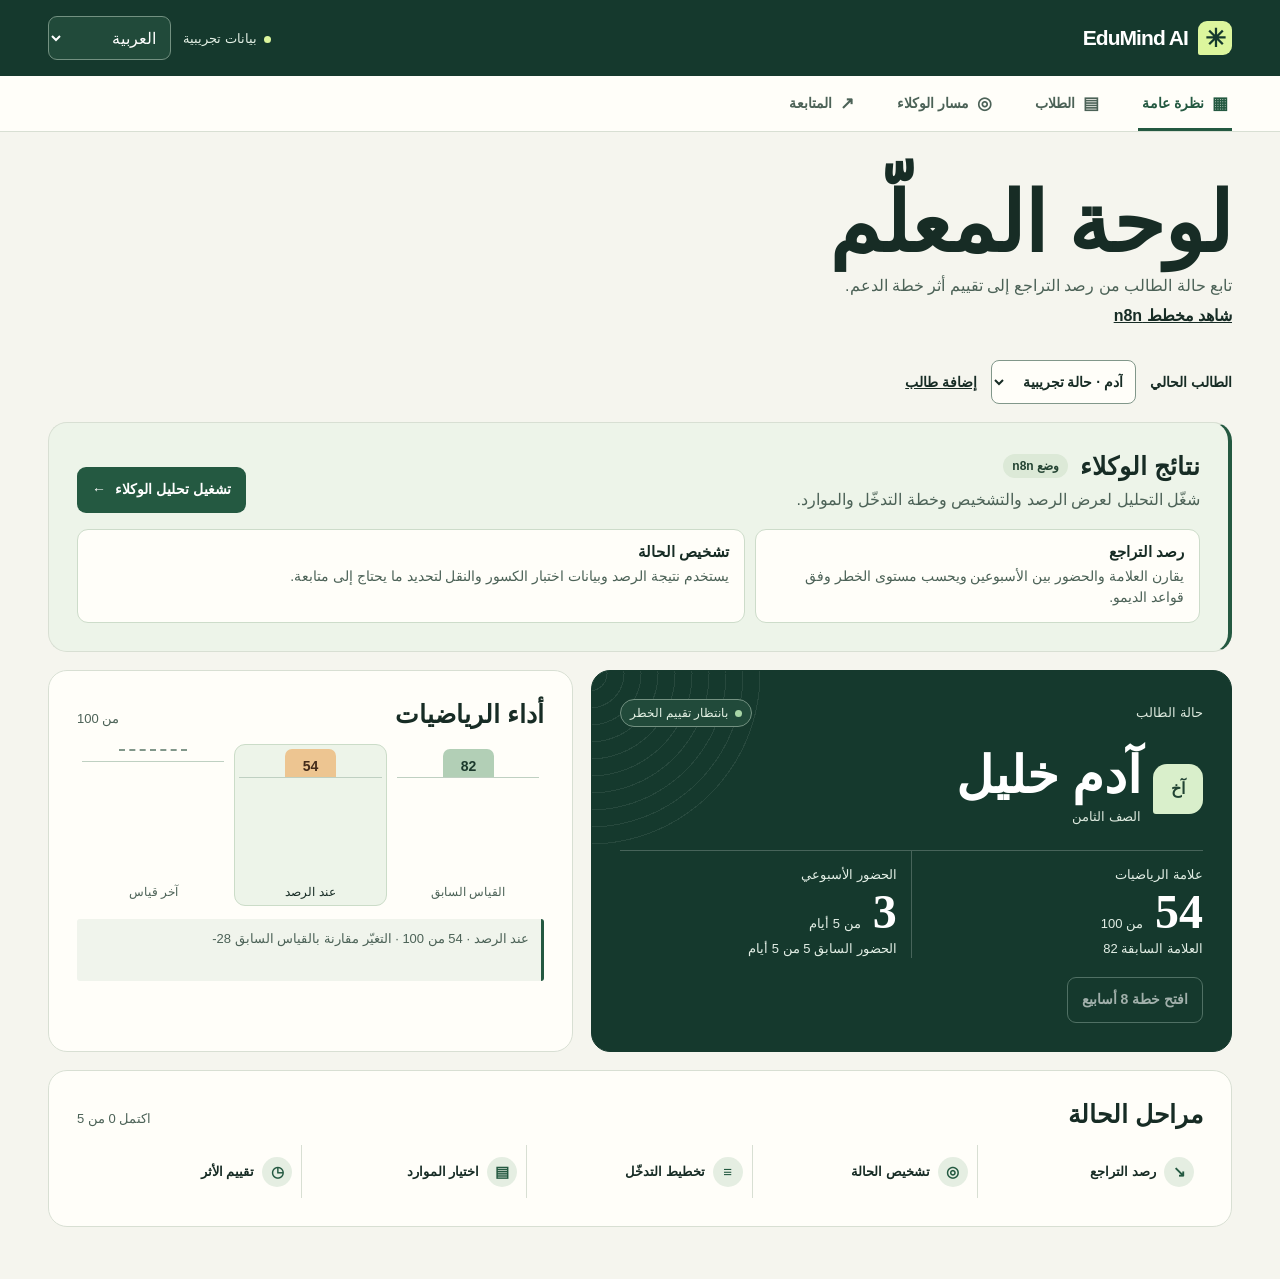
==== index.html @ b75be1e0 "Initialize EduMind AI teacher dashboard" ====
<!doctype html>
<html lang="ar" dir="rtl">
<head>
  <meta charset="utf-8">
  <meta name="viewport" content="width=device-width, initial-scale=1">
  <meta name="color-scheme" content="light">
  <title>EduMind AI · لوحة المعلّم</title>
  <style>
    :root {
      --paper: #f5f5ee;
      --card: #fffef9;
      --ink: #172c25;
      --muted: #4c6257;
      --line: #d8dfd3;
      --green: #245941;
      --dark: #15392d;
      --lime: #dcf69d;
      --radius: 19px;
      --display: Georgia, Cambria, serif;
      font-family: "Trebuchet MS", "Segoe UI", sans-serif;
      color: var(--ink);
      background: var(--paper);
    }
    :root[lang="ar"] {
      font-family: Tahoma, "Segoe UI", sans-serif;
      --display: "Arabic Typesetting", Tahoma, serif;
    }
    *, *::before, *::after { box-sizing: border-box; }
    [hidden] { display: none !important; }
    body, h1, h2, h3, p { margin: 0; }
    body { min-width: 0; }
    button, select { font: inherit; }
    button, select { cursor: pointer; }
    a { color: inherit; }
    :focus-visible { outline: 3px solid #8a5712; outline-offset: 3px; }
    h1, h2, h3 { text-wrap: balance; }
    .shell { width: min(1184px, calc(100% - 64px)); margin-inline: auto; }
    .skip {
      position: fixed; inset-block-start: 12px; inset-inline-start: 15px; z-index: 3;
      padding: 12px 16px; background: var(--lime); color: var(--ink); transform: translateY(-160%);
    }
    .skip:focus { transform: none; }
    .masthead { background: var(--dark); color: #fff; }
    .masthead :focus-visible, .hero :focus-visible { outline-color: var(--lime); }
    .top {
      min-height: 76px; display: flex; align-items: center; justify-content: space-between;
      gap: 18px; padding-block: 13px;
    }
    .brand, .header-controls, .identity, .actions {
      display: flex; align-items: center; gap: 12px; min-width: 0;
    }
    .brand {
      color: #fff; font-size: 21px; font-weight: 800; letter-spacing: -.045em;
      text-decoration: none; gap: 10px; white-space: nowrap;
    }
    .brand-mark {
      width: 34px; height: 34px; display: grid; flex: none; place-items: center;
      background: var(--lime); color: var(--dark); border-radius: 9px 9px 9px 2px; font-size: 25px;
    }
    .demo { color: #e2efe4; font-size: 13px; }
    .demo::before, .risk::before {
      content: ""; display: inline-block; vertical-align: middle; width: 7px; height: 7px;
      border-radius: 50%; margin-inline-end: 7px; background: var(--lime);
    }
    .language {
      min-height: 44px; padding: 7px 10px; border: 1px solid #739181;
      border-radius: 9px; color: #fff; background: #214a3a; color-scheme: dark;
    }
    .language option { background: #214a3a; color: #fff; }
    .nav-band { background: var(--card); border-bottom: 1px solid var(--line); }
    .site-nav { display: flex; align-items: stretch; gap: clamp(10px, 3vw, 35px); }
    .site-nav a {
      position: relative; display: flex; align-items: center; justify-content: center; gap: 8px;
      min-height: 55px; padding: 8px 4px; color: var(--muted); text-align: center;
      font-size: 14px; font-weight: 700; line-height: 1.35; text-decoration: none;
    }
    .site-nav a:hover, .site-nav a[aria-current="page"] { color: var(--green); }
    .site-nav a::after {
      content: ""; position: absolute; inset-inline: 0; inset-block-end: 0; height: 3px;
      background: var(--green); transform: scaleX(0); transition: transform .2s ease;
    }
    .site-nav a[aria-current="page"]::after { transform: scaleX(1); }
    .nav-mark { font-size: 17px; line-height: 1; }
    main { padding-block: clamp(24px, 4.5vw, 52px) 52px; }
    .intro { margin-block-end: clamp(22px, 3vw, 32px); }
    .intro p { color: var(--muted); margin-block-start: 8px; line-height: 1.6; }
    h1 {
      font: 700 clamp(44px, 6vw, 72px)/.99 var(--display);
      width: fit-content; max-width: 100%; letter-spacing: -.065em; overflow-wrap: anywhere;
    }
    :lang(ar) h1 { font-size: clamp(47px, 7vw, 83px); line-height: .98; letter-spacing: normal; }
    h2 { font-size: clamp(20px, 2.3vw, 25px); line-height: 1.2; }
    .screen { animation: arrive .3s ease-out both; }
    @keyframes arrive { from { opacity: 0; transform: translateY(7px); } to { opacity: 1; transform: none; } }
    .dashboard { display: grid; grid-template-columns: minmax(0, 1.22fr) minmax(0, 1fr); gap: 18px; }
    .card {
      padding: clamp(18px, 3vw, 28px); background: var(--card); border: 1px solid var(--line);
      border-radius: var(--radius); min-width: 0;
    }
    .hero {
      position: relative; isolation: isolate; display: flex; flex-direction: column;
      overflow: hidden; background: var(--dark); border-color: var(--dark); color: #fff;
    }
    .hero::before {
      content: ""; position: absolute; z-index: -1; width: 365px; height: 365px;
      inset-inline-end: -185px; inset-block-start: -180px; border-radius: 50%;
      background: repeating-radial-gradient(circle, #ffffff14 0 1px, transparent 1px 17px);
      pointer-events: none;
    }
    .hero .section-head { flex-wrap: wrap; align-items: center; }
    .case-label, .identity p { color: #dce8dd; font-size: 13px; line-height: 1.55; }
    .identity { margin-block-start: 23px; }
    .identity h2 {
      font: 700 clamp(29px, 4vw, 43px)/1.02 var(--display);
      letter-spacing: -.035em; overflow-wrap: anywhere;
    }
    :lang(ar) .identity h2 { font-size: clamp(34px, 5vw, 51px); letter-spacing: normal; }
    .identity p { margin-block-start: 5px; }
    .initials {
      flex: none; display: grid; place-items: center; width: 50px; height: 50px;
      border-radius: 14px 14px 14px 3px; background: #d9efcb; color: #214333; font-weight: 900;
    }
    .risk {
      display: inline-flex; align-items: center; color: #ffebc4; background: #393e2c;
      border: 1px solid #8e7954; border-radius: 99px; padding: 6px 9px; font-size: 12px;
    }
    .risk::before { background: #ffc680; flex: none; }
    .risk[data-level="pending"], .risk[data-level="low"] {
      color: #e5f2e5; background: #214a3a; border-color: #739181;
    }
    .risk[data-level="pending"]::before, .risk[data-level="low"]::before { background: #a8d5a6; }
    .metrics { display: grid; grid-template-columns: repeat(2, minmax(0, 1fr)); margin-block: 23px 19px; }
    .metric { border-block-start: 1px solid #ffffff37; padding-block-start: 14px; padding-inline-end: 9px; min-width: 0; }
    .metric + .metric { border-inline-start: 1px solid #ffffff37; padding-inline-start: 14px; }
    .metric p, .metric small { color: #e2eee5; font-size: 13px; line-height: 1.5; }
    .metric strong {
      display: block; margin-block: 3px;
      font: 700 clamp(31px, 4.4vw, 48px)/1 var(--display); font-variant-numeric: tabular-nums;
    }
    .metric strong small { font-family: Tahoma, "Segoe UI", sans-serif; font-weight: 400; }
    .actions { flex-wrap: wrap; margin-block-start: auto; }
    .button {
      display: inline-flex; align-items: center; justify-content: center; gap: 9px;
      min-height: 46px; max-width: 100%; padding: 10px 14px;
      background: var(--green); color: #fff; border: 1px solid transparent;
      font-size: 14px; font-weight: 750; line-height: 1.4; border-radius: 9px;
      text-align: center; text-decoration: none;
      transition: background .18s, color .18s, transform .18s;
    }
    .button:hover:not(:disabled):not([aria-disabled="true"]) { background: #183f2e; }
    .button:active:not(:disabled):not([aria-disabled="true"]) { transform: translateY(1px); }
    .button:disabled, .button[aria-disabled="true"] { cursor: default; opacity: .6; }
    .hero .button { background: var(--lime); color: var(--dark); }
    .hero .button:hover:not(:disabled):not([aria-disabled="true"]) { background: #edfbbd; }
    .button.subtle { background: #eef4e9; color: var(--green); border-color: var(--line); }
    .button.subtle:hover:not(:disabled) { background: #e1ebdc; }
    .hero .button.subtle { background: transparent; color: #fff; border-color: #789589; }
    .hero .button.subtle:hover:not(:disabled) { background: #ffffff16; }
    .arrow { display: inline-block; }
    :root[dir="rtl"] .arrow { transform: scaleX(-1); }
    .section-head { display: flex; align-items: baseline; justify-content: space-between; gap: 8px 15px; }
    .section-head > p { color: var(--muted); font-size: 13px; line-height: 1.4; }
    .integration {
      margin-block-end: 18px;
      border-inline-start: 4px solid var(--green);
      background: #edf4e9;
    }
    .integration-header {
      display: flex; align-items: flex-start; justify-content: space-between;
      flex-wrap: wrap; gap: 14px 24px;
    }
    .integration-title { display: flex; align-items: center; flex-wrap: wrap; gap: 8px 12px; }
    .integration-header p { margin-block-start: 7px; color: var(--muted); line-height: 1.55; }
    .connection {
      padding: 5px 9px; border-radius: 99px; background: #dce9d7; color: #234332;
      font-size: 12px; font-weight: 750;
    }
    .connection[data-mode="verified"] { background: var(--green); color: #fff; }
    .connection[data-mode="error"], .connection[data-mode="local"] { background: #f5e5cd; color: #644021; }
    .priority-support {
      margin-block-end: 18px; border-inline-start: 4px solid #9c5d31; background: #fbf0df;
    }
    .priority-support > p { color: var(--muted); margin-block-start: 5px; line-height: 1.55; }
    .priority-support ol {
      display: grid; grid-template-columns: repeat(auto-fit, minmax(min(100%, 195px), 1fr));
      gap: 10px; padding: 0; list-style: none; margin: 13px 0 0;
    }
    .priority-support li { padding: 11px 13px; border: 1px solid #ead3b9; border-radius: 9px; background: var(--card); }
    .priority-support li p { color: var(--muted); line-height: 1.55; font-size: 13px; margin-block-start: 4px; }
    .pipeline {
      display: grid; grid-template-columns: minmax(0, 1fr) minmax(0, 1.5fr);
      gap: 10px; margin-block-start: 16px;
    }
    .pipeline > div { padding: 13px 15px; border: 1px solid #cddcca; border-radius: 11px; background: var(--card); }
    .pipeline h3 { font-size: 15px; margin-block-end: 5px; }
    .pipeline p { color: var(--muted); font-size: 14px; line-height: 1.55; }
    .pipeline a { display: inline-block; margin-block-start: 6px; font-size: 13px; font-weight: 700; }
    .agent-resources { margin: 0; padding-inline-start: 20px; line-height: 1.7; }
    .agent-resources a, .agent-resources summary { font-weight: 700; }
    .agent-resources summary { cursor: pointer; }
    .live-link { display: inline-block; margin-block-start: 7px; min-height: 28px; font-weight: 700; }
    .chart {
      display: grid; grid-template-columns: repeat(3, minmax(0, 1fr)); gap: 5px;
      margin-block-start: 15px;
    }
    .chart-point {
      display: grid; grid-template-rows: 127px auto; gap: 8px; min-width: 0;
      padding: 4px; border: 1px solid transparent; border-radius: 11px;
      background: transparent; color: var(--muted); text-align: center;
      font-size: 12px; line-height: 1.4;
    }
    .chart-point:disabled { cursor: default; }
    .chart-point:hover:not(:disabled), .chart-point[aria-pressed="true"] { background: #edf4e9; border-color: #cbdcc8; color: var(--ink); }
    .plot {
      display: flex; align-items: end; justify-content: center;
      border-block-end: 1px solid #bfd0c2;
      background: repeating-linear-gradient(to top, transparent 0 30px, #dbe3d9 30px 31px);
      min-width: 0;
    }
    .bar {
      display: grid; place-items: start center; width: min(68%, 51px); min-width: 21px;
      height: calc(var(--score) * 1%); padding-block-start: 8px; border-radius: 7px 7px 0 0;
      background: #b2cfb6; color: #1b392c; font-weight: 800; font-size: 14px;
      font-variant-numeric: tabular-nums; transform-origin: bottom;
      animation: grow .35s ease-out both;
    }
    @keyframes grow { from { transform: scaleY(.15); opacity: .6; } }
    .chart-point:nth-child(2) .bar { background: #edc591; color: #442c1b; }
    .chart-point:nth-child(3) .bar { background: var(--green); color: #fff; }
    .bar-pending { align-self: end; width: 48%; border-block-end: 2px dashed #81978a; margin-block-end: 10px; }
    .chart-note {
      min-height: calc(3.1em + 22px); margin-block-start: 13px; padding: 10px 12px;
      border-inline-start: 3px solid var(--green); background: #f0f4ec;
      border-radius: 3px; color: var(--muted); font-size: 13px; line-height: 1.55;
    }
    .path-card { grid-column: 1 / -1; }
    .path-list, .agents { list-style: none; padding: 0; margin: 16px 0 0; }
    .path-list { display: grid; grid-template-columns: repeat(5, minmax(0, 1fr)); gap: 0; }
    .path-list li + li { border-inline-start: 1px solid var(--line); }
    .path-link {
      display: flex; align-items: center; gap: 8px; min-height: 53px;
      padding: 6px 9px; font-size: 13px; font-weight: 700; line-height: 1.4;
      border-radius: 8px; text-decoration: none;
    }
    .path-link:hover { background: #edf4e9; }
    .node-icon {
      width: 30px; height: 30px; border-radius: 50%; display: grid; place-items: center;
      flex: none; color: var(--green); background: #e5eee2; font-weight: 800; font-size: 15px;
    }
    [data-state="active"] .node-icon { background: var(--lime); color: #254628; }
    [data-state="done"] .node-icon { background: var(--green); color: #fff; }
    .workflow-grid { display: grid; grid-template-columns: minmax(0, 1fr) minmax(0, .95fr); gap: 18px; align-items: start; }
    .agent + .agent { margin-block-start: 5px; }
    .agent-button {
      display: flex; align-items: center; gap: 9px; min-height: 58px; width: 100%;
      padding: 9px; border: 1px solid transparent; border-radius: 10px;
      background: transparent; color: var(--ink); font-size: 14px;
      font-weight: 750; text-align: start;
    }
    .agent-button:hover, .agent-button[aria-pressed="true"] { background: #edf4e9; border-color: #cbdcc8; }
    .agent-title { flex: 1; min-width: 0; }
    .status {
      display: inline-block; max-width: 42%; padding: 4px 7px; border-radius: 7px;
      color: #4b5c52; background: #eff1ea; font-size: 11px; text-align: center; line-height: 1.25;
    }
    [data-state="active"] .status { background: #edf3bf; color: #3c4b1c; }
    [data-state="done"] .status { background: #e1efde; color: #214c36; }
    [data-state="error"] .status { background: #fae8e2; color: #882e23; }
    .detail { display: grid; gap: 13px; }
    .detail .status { justify-self: start; max-width: 100%; }
    .detail p, .report p { color: var(--muted); line-height: 1.7; }
    .detail .actions, .report .actions { margin-block-start: 9px; }
    .report { display: grid; gap: 17px; }
    .report.pending { max-width: 640px; }
    .followup-stack { display: grid; gap: 18px; }
    .checkpoint-form, .checkpoint-fields, .student-form { display: grid; gap: 12px; }
    .checkpoint-fields { grid-template-columns: repeat(2, minmax(0, 1fr)); }
    .checkpoint-fields label, .student-form label { display: grid; gap: 5px; font-size: 14px; font-weight: 700; }
    .checkpoint-fields input, .student-form input, .student-switch select {
      width: 100%; min-height: 44px; padding: 8px; border: 1px solid #81978a; border-radius: 8px;
      font: inherit; color: var(--ink); background: var(--card);
    }
    .student-switch {
      display: flex; align-items: center; flex-wrap: wrap; gap: 8px 14px;
      margin-block: -6px 18px; font-size: 14px; font-weight: 750;
    }
    .student-switch select { width: auto; max-width: 100%; min-width: 145px; }
    .student-form { margin-block-start: 12px; }
    .student-form fieldset { min-width: 0; margin: 0; border: 1px solid var(--line); border-radius: 10px; padding: 11px; }
    .student-form legend { padding-inline: 4px; font-size: 14px; font-weight: 750; }
    .student-form .actions { margin-block-start: 3px; }
    .student-list { list-style: none; padding: 0; margin: 15px 0 0; display: grid; gap: 8px; }
    .student-list button {
      display: flex; align-items: center; justify-content: space-between; flex-wrap: wrap;
      gap: 4px 12px; width: 100%; min-height: 49px; padding: 8px 12px; text-align: start;
      background: #edf4e9; color: var(--ink); border: 1px solid var(--line); border-radius: 8px;
    }
    .student-list button:hover:not(:disabled) { border-color: #86aa8b; }
    .student-list small { color: var(--muted); }
    .form-hint { color: var(--muted); font-size: 14px; line-height: 1.55; }
    .form-error { color: #882e23; font-size: 14px; line-height: 1.55; }
    .roadmap-list {
      display: grid; grid-template-columns: repeat(4, minmax(0, 1fr)); gap: 12px;
      padding: 0; list-style: none; margin: 16px 0 0;
    }
    .roadmap-list li { padding: 15px; border: 1px solid var(--line); border-radius: 11px; min-width: 0; }
    .roadmap-list li[data-week-state="next"] { background: #edf4e9; border-color: #86aa8b; }
    .roadmap-list p { font-size: 13px; margin-block-start: 7px; line-height: 1.5; color: var(--muted); }
    .roadmap-list h3 { font-size: 16px; }
    .roadmap-list .status { max-width: 100%; }
    .comparison { display: grid; grid-template-columns: repeat(2, minmax(0, 1fr)); gap: 12px; }
    .comparison > div { border: 1px solid var(--line); border-radius: 12px; padding: 13px; }
    .comparison strong { display: block; margin-block: 3px; font-size: clamp(19px, 3vw, 33px); color: var(--green); font-variant-numeric: tabular-nums; }
    .comparison small { color: var(--muted); line-height: 1.5; }
    .plan { background: #edf4e9; border-color: #ccdcca; }
    .sr-only {
      position: absolute; width: 1px; height: 1px; padding: 0; margin: -1px;
      overflow: hidden; clip-path: inset(50%); white-space: nowrap;
    }
    @media (max-width: 800px) {
      .dashboard, .workflow-grid { grid-template-columns: 1fr; }
      .path-card { grid-column: auto; }
      .roadmap-list { grid-template-columns: repeat(2, minmax(0, 1fr)); }
    }
    @media (max-width: 560px) {
      .shell { width: calc(100% - 28px); }
      .top { min-height: 65px; gap: 9px; }
      .brand, .header-controls { gap: 7px; }
      .brand { font-size: 17px; }
      .brand-mark { width: 28px; height: 28px; font-size: 21px; }
      .demo { font-size: 11px; }
      h1 { font-size: clamp(32px, 10vw, 44px); }
      .site-nav { gap: 4px; }
      .site-nav a { flex: 1; min-width: 0; gap: 4px; font-size: 12px; overflow-wrap: anywhere; }
      .path-list { grid-template-columns: 1fr; }
      .path-list li + li { border-inline-start: 0; border-block-start: 1px solid var(--line); }
      .path-link { min-height: 44px; }
      .hero .actions .button { flex: 1 1 100%; }
      .pipeline { grid-template-columns: 1fr; }
      .roadmap-list { grid-template-columns: 1fr; }
    }
    @media (max-width: 430px) {
      .header-controls { flex-direction: column; align-items: end; }
      .nav-mark { display: none; }
    }
    @media (max-width: 360px) {
      .chart-point { padding-inline: 2px; }
    }
    @media (prefers-reduced-motion: reduce) {
      *, *::before, *::after { animation: none !important; transition: none !important; }
    }
  </style>
</head>
<body>
  <a class="skip" id="skip" href="#main" data-copy="skip">انتقل إلى المحتوى</a>
  <header class="masthead">
    <div class="shell top">
      <a class="brand" href="#overview"><span class="brand-mark" aria-hidden="true">✳</span><bdi>EduMind AI</bdi></a>
      <div class="header-controls">
        <span class="demo" id="case-source">بيانات تجريبية</span>
        <label class="sr-only" for="language" data-copy="language">لغة الواجهة</label>
        <select class="language" id="language">
          <option value="ar" lang="ar">العربية</option>
          <option value="en" lang="en">English</option>
          <option value="uk" lang="uk">Українська</option>
        </select>
      </div>
    </div>
  </header>
  <div class="nav-band">
    <nav class="shell site-nav" data-label="navigation" aria-label="أقسام اللوحة">
      <a href="#overview" data-route="overview" aria-current="page"><span class="nav-mark" aria-hidden="true">▦</span><span data-copy="overview">نظرة عامة</span></a>
      <a href="#students" data-route="students"><span class="nav-mark" aria-hidden="true">▤</span><span data-copy="students">الطلاب</span></a>
      <a href="#workflow" data-route="workflow"><span class="nav-mark" aria-hidden="true">◎</span><span data-copy="workflow">مسار الوكلاء</span></a>
      <a href="#followup" data-route="followup"><span class="nav-mark" aria-hidden="true">↗</span><span data-copy="followup">المتابعة</span></a>
    </nav>
  </div>
  <main class="shell" id="main">
    <div class="intro">
      <h1 id="heading" tabindex="-1">لوحة المعلّم</h1>
      <p id="introduction">تابع حالة الطالب من رصد التراجع إلى تقييم أثر خطة الدعم.</p>
        <a class="live-link" href="n8n-flow.html" data-copy="workflowMap">شاهد مخطط n8n</a>
    </div>

    <div class="student-switch" id="student-switch">
      <label for="student-picker" data-copy="activeStudent">الطالب الحالي</label>
      <select id="student-picker"></select>
      <a href="#students" data-copy="addStudent">إضافة طالب</a>
    </div>

    <section class="card integration" id="integration" aria-labelledby="integration-title">
      <div class="integration-header">
        <div>
          <div class="integration-title">
            <h2 id="integration-title" data-copy="integrationTitle">نتائج الرصد والتشخيص</h2>
            <span class="connection" id="connection" role="status"></span>
          </div>
          <p id="connection-note"></p>
          <a class="live-link" id="live-link" href="http://127.0.0.1:8080/" data-copy="liveLink" hidden>افتح اللوحة المتصلة بـ n8n</a>
        </div>
        <div class="actions">
          <button class="button" id="run" type="button" data-action="run"><span>تشغيل تحليل الوكلاء</span><span class="arrow" aria-hidden="true">→</span></button>
          <a class="button subtle" href="#followup" id="toFollowup" hidden><span data-copy="openFollowup">انتقل إلى المتابعة</span><span class="arrow" aria-hidden="true">→</span></a>
        </div>
      </div>
      <div class="pipeline">
        <div>
          <h3 id="summary-detection-title">رصد التراجع</h3>
          <p id="summary-detection"></p>
        </div>
        <div>
          <h3 id="summary-diagnosis-title">تشخيص الحالة</h3>
          <p id="summary-diagnosis"></p>
        </div>
        <div id="plan-preview" hidden>
          <h3 id="summary-plan-title"></h3>
          <p id="summary-plan"></p>
          <a href="#workflow/3" data-copy="openPlan">عرض خطة التدخّل</a>
        </div>
        <div id="resources-preview" hidden>
          <h3 id="summary-resources-title"></h3>
          <p id="summary-resources"></p>
          <a href="#workflow/4" data-copy="openResources">عرض الموارد</a>
        </div>
      </div>
    </section>

    <section class="card priority-support" id="priority-support" aria-labelledby="priority-title" hidden>
      <h2 id="priority-title" data-copy="priorityTitle">إجراءات الدعم للحالات عالية الخطر</h2>
      <p data-copy="priorityIntro">ابدأ بالأولوية الأولى وراجع الأثر في القياس القادم.</p>
      <ol id="priority-actions"></ol>
    </section>

    <section class="screen dashboard" id="screen-overview" aria-labelledby="heading">
      <section class="card hero" aria-labelledby="student">
        <div class="section-head">
          <span class="case-label" data-copy="caseLabel">حالة الطالب</span>
          <span class="risk" id="risk" data-level="pending">بانتظار تقييم الخطر</span>
        </div>
        <div class="identity">
          <span class="initials" id="student-initials" aria-hidden="true">آخ</span>
          <div><h2 id="student" dir="auto">آدم خليل</h2><p id="student-description">الصف الثامن</p></div>
        </div>
        <div class="metrics">
          <div class="metric">
            <p data-copy="math">علامة الرياضيات</p>
            <strong><bdi id="score">54</bdi> <small data-copy="scoreUnit">من 100</small></strong>
            <small id="scoreChange">العلامة السابقة 82</small>
          </div>
          <div class="metric">
            <p data-copy="attendance">الحضور الأسبوعي</p>
            <strong><bdi id="days">3</bdi> <small data-copy="daysUnit">من 5 أيام</small></strong>
            <small id="daysChange">الحضور السابق 5 أيام</small>
          </div>
        </div>
        <div class="actions">
          <button class="button subtle" id="follow" type="button" data-action="follow" disabled><span>افتح خطة 8 أسابيع</span></button>
        </div>
      </section>

      <section class="card trend" aria-labelledby="trend">
        <div class="section-head"><h2 id="trend" data-copy="trend">أداء الرياضيات</h2><p data-copy="outOf">من 100</p></div>
        <div class="chart" id="chart">
          <button class="chart-point" type="button" aria-pressed="false">
            <span class="plot"><span class="bar" id="previous-bar" style="--score:82">82</span></span>
            <span data-copy="previous">القياس السابق</span>
          </button>
          <button class="chart-point" type="button" aria-pressed="true">
            <span class="plot"><span class="bar" id="baseline-bar" style="--score:54">54</span></span>
            <span data-copy="detected">عند الرصد</span>
          </button>
          <button class="chart-point" type="button" aria-pressed="false" disabled>
            <span class="plot"><span class="bar" id="followBar" hidden></span><span class="bar-pending" aria-hidden="true"></span></span>
            <span id="follow-caption">آخر قياس</span>
          </button>
        </div>
        <p class="chart-note" id="chartDetail" aria-live="polite"></p>
      </section>

      <section class="card path-card" aria-labelledby="path-heading">
        <div class="section-head"><h2 id="path-heading" data-copy="casePath">مراحل الحالة</h2><p id="overviewProgress">اكتمل 0 من 5</p></div>
        <ol class="path-list" id="path"></ol>
      </section>
    </section>

    <section class="screen workflow-grid" id="screen-students" aria-labelledby="heading" hidden>
      <section class="card" aria-labelledby="roster-heading">
        <h2 id="roster-heading" data-copy="rosterTitle">سجلّ الطلاب</h2>
        <p class="form-hint" id="roster-note" data-copy="storageNote">السجل محفوظ في هذا المتصفح. استخدم رموزًا بدل الأسماء الكاملة.</p>
        <div class="actions"><button class="button subtle" id="load-shared" type="button" data-copy="loadShared">تحميل سجل Google Sheets</button></div>
        <p class="form-hint" id="shared-status" role="status"></p>
        <ul class="student-list" id="student-list"></ul>
      </section>
      <section class="card" aria-labelledby="new-student-heading">
        <h2 id="new-student-heading" data-copy="addStudent">إضافة طالب</h2>
        <form class="student-form" id="student-form" aria-describedby="measurement-help">
          <label><span data-copy="studentCode">رمز الطالب</span><input id="new-code" dir="ltr" type="text" minlength="3" maxlength="24" pattern="[A-Za-z0-9_\-]{3,24}" placeholder="S-001" autocomplete="off" required></label>
          <p class="form-hint" id="measurement-help" data-copy="measurementHelp">خذ العلامة من اختبار قصير على المقياس نفسه، والحضور من سجلّ الأسبوع. 12 من 15 تساوي 80 من 100.</p>
          <fieldset><legend data-copy="previous">القياس السابق</legend>
            <div class="checkpoint-fields">
              <label><span data-copy="math">علامة الرياضيات</span><input id="new-previous-score" type="number" min="0" max="100" step="1" required></label>
              <label><span data-copy="attendance">الحضور الأسبوعي</span><input id="new-previous-days" type="number" min="0" max="5" step="1" required></label>
            </div>
          </fieldset>
          <fieldset><legend data-copy="baseline">خط الأساس</legend>
            <div class="checkpoint-fields">
              <label><span data-copy="math">علامة الرياضيات</span><input id="new-current-score" type="number" min="0" max="100" step="1" required></label>
              <label><span data-copy="attendance">الحضور الأسبوعي</span><input id="new-current-days" type="number" min="0" max="5" step="1" required></label>
            </div>
          </fieldset>
          <fieldset><legend data-copy="optionalEvidence">أدلة اختيارية للتشخيص</legend>
            <div class="checkpoint-fields">
              <label><span data-copy="quizCorrect">إجابات الكسور الصحيحة</span><input id="new-quiz-correct" type="number" min="0" max="100" step="1"></label>
              <label><span data-copy="quizTotal">عدد أسئلة اختبار الكسور</span><input id="new-quiz-total" type="number" min="1" max="100" step="1"></label>
              <label><span data-copy="busDays">أيام الغياب المتزامنة مع تأخّر الحافلة</span><input id="new-bus" type="number" min="0" max="5" step="1"></label>
            </div>
          </fieldset>
          <p class="form-error" id="student-form-error" role="alert" hidden></p>
          <div class="actions"><button class="button" id="save-student" type="submit" data-copy="saveStudent">احفظ الطالب وافتح حالته</button></div>
        </form>
      </section>
    </section>

    <section class="screen workflow-grid" id="screen-workflow" aria-labelledby="heading" hidden>
      <section class="card" aria-labelledby="steps-heading">
        <div class="section-head"><h2 id="steps-heading" data-copy="stages">مراحل التحليل</h2><p id="progress">اكتمل 0 من 5</p></div>
        <ol class="agents" id="agents"></ol>
      </section>
      <section class="card detail" id="agent-detail" aria-labelledby="agent-heading">
        <span class="status" id="agentStatus"></span>
        <h2 id="agent-heading" tabindex="-1"></h2>
        <p id="agentResult"></p>
        <p class="chart-note" id="ai-advice" hidden></p>
        <ul class="agent-resources" id="agent-resources" hidden>
          <li data-resource="fraction-video">
            <a href="https://www.khanacademy.org/math/arithmetic/fraction-arithmetic/modal/v/adding-small-fractions-with-unlike-denominators" data-copy="fractionVideo">فيديو جمع الكسور بالإنجليزية</a>
          </li>
          <li data-resource="fraction-practice">
            <details><summary><span data-copy="fractionPractice">اجمع الكسرين</span> <bdi dir="ltr">1/2 + 1/3</bdi></summary>
              <p><span data-copy="practiceSolution">وحّد المقامين، ثم اجمع البسطين.</span> <bdi dir="ltr">1/2 + 1/3 = 3/6 + 2/6 = 5/6</bdi></p>
            </details>
          </li>
          <li data-resource="review-checklist" data-copy="reviewChecklist">راجع آخر اختبار وحدّد سؤالًا يحتاج الطالب إلى إعادة حلّه.</li>
        </ul>
      </section>
    </section>

    <section class="screen followup-stack" id="screen-followup" aria-labelledby="heading" hidden>
      <section class="card report pending" id="pending">
        <h2 id="pendingTitle"></h2>
        <p id="pendingText"></p>
        <a class="button subtle" id="backToWorkflow" href="#workflow" data-copy="openWorkflow">انتقل إلى مسار الوكلاء</a>
        <form class="checkpoint-form" id="checkpoint-form" hidden>
          <div class="checkpoint-fields">
            <label><span data-copy="math">علامة الرياضيات</span><input id="checkpoint-score" type="number" min="0" max="100" step="1" required></label>
            <label><span data-copy="attendance">الحضور الأسبوعي</span><input id="checkpoint-attendance" type="number" min="0" max="5" step="1" required></label>
          </div>
          <p class="form-hint" id="checkpoint-source"></p>
          <div class="actions"><button class="button" id="review" type="submit"><span></span><span class="arrow" aria-hidden="true">→</span></button></div>
        </form>
      </section>
      <div class="dashboard" id="report" hidden>
        <section class="card report" aria-labelledby="comparison">
          <div class="section-head"><h2 id="comparison" tabindex="-1"></h2><p id="evaluation-source"></p></div>
          <div class="comparison">
            <div><p data-copy="math">علامة الرياضيات</p><strong><bdi id="math-comparison"></bdi></strong><small id="math-delta"></small></div>
            <div><p data-copy="attendance">الحضور الأسبوعي</p><strong><bdi id="attendance-comparison"></bdi></strong><small id="attendance-delta"></small></div>
          </div>
          <a class="button subtle" href="#overview" data-copy="openOverview">العودة إلى النظرة العامة</a>
        </section>
        <section class="card report plan" aria-labelledby="plan">
          <h2 id="plan" data-copy="plan">خطة الدعم المحدّثة</h2>
          <p id="updated-plan"></p>
          <a class="button subtle" href="#workflow/5" data-copy="openEvaluation">عرض تقييم الوكيل</a>
        </section>
      </div>
      <section class="card" id="roadmap-panel" aria-labelledby="roadmap-title" hidden>
        <div class="section-head"><h2 id="roadmap-title" data-copy="roadmapTitle">خطة الدعم لثمانية أسابيع</h2><p id="roadmap-progress"></p></div>
        <ol class="roadmap-list" id="roadmap"></ol>
      </section>
    </section>
    <div id="announcement" class="sr-only" role="status"></div>
  </main>
  <script src="detection.js"></script>
  <script src="diagnosis.js"></script>
  <script src="intervention.js"></script>
  <script>
    const copy = {
      ar: {
        skip: 'انتقل إلى المحتوى', language: 'لغة الواجهة', navigation: 'أقسام اللوحة',
        demo: 'بيانات تجريبية', overview: 'نظرة عامة', workflow: 'مسار الوكلاء', followup: 'المتابعة',
        workflowMap: 'شاهد مخطط n8n',
        hostedMode: ['تشغيل متصفحي', 'تعمل قواعد الوكلاء في هذا المتصفح. القياسات المدخلة تبقى فيه.'],
        loadShared: "تحميل سجل Google Sheets",
        sharedLoading: "جارٍ تحميل سجل Google Sheets…",
        sharedReady: "تم تحميل سجلات Google Sheets.",
        sharedNotConfigured: "ربط Google Sheets بانتظار إعداد بيانات الاعتماد على الخادم.",
        sharedUnavailable: "تعذّر قراءة سجل Google Sheets أو حفظه.",
        sharedConflict: "تغيّر الأسبوع في سجلّ Sheets. أعد تحميل السجل وافتح حالة الطالب.",
        aiTitle: "اقتراح تشخيصي من OpenAI",
        aiNotConfigured: "تشخيص OpenAI بانتظار إعداد الخادم.",
        aiUnavailable: "اقتراح OpenAI غير متاح لهذه المحاولة.",
        aiActions: {
          'worked-example': "حلّ مثالًا على توحيد المقام مع الطالب، ثم اطلب منه حل مثال مماثل.",
          'explain-steps': "اطلب من الطالب شرح خطوات جمع كسرين لتحديد موضع الصعوبة.",
          'short-skill-check': "استخدم سؤالين قصيرين من الدرس الأخير وحدّد أول مهارة تحتاج إلى مراجعة.",
          'attendance-log': "راجع تواريخ الغياب وحدّد العائق بالاستناد إلى السجل والحديث مع الطالب.",
          'compare-transit-log': "طابق تواريخ الغياب مع سجل النقل وتحقّق من التزامن.",
        },
        priorityTitle: "إجراءات الدعم للحالات عالية الخطر",
        priorityIntro: "ابدأ بالأولوية الأولى وراجع الأثر في القياس القادم.",
        priorityActions: {
          'teacher-check-in': ["لقاء قصير خلال يومين دراسيين","اسأل الطالب عمّا صعّب عليه التعلّم أو الحضور واتّفق معه على إجراء واحد يمكن تنفيذه."],
          'fraction-practice': ["ركّز على الكسور","ابدأ بتوحيد المقامات، ثم اجمع كسورًا بسيطة واطلب من الطالب شرح خطواته."],
          'math-check': ["حدّد المهارة المتعثّرة","استخدم أسئلة قصيرة من الدرس الأخير واختر مهارة واحدة تبني عليها جلسة الدعم."],
          'attendance-check': ["تحقّق من الحضور","راجع أيام الغياب وسجّل العائق المثبت ومن سيتابع حلّه وفق إجراءات المدرسة."],
          'transport-check': ["راجع تأخّر الحافلة","طابق أيام الغياب مع سجل النقل وتحقّق من العائق قبل الاعتماد عليه في الخطة."],
          'weekly-review': ["راجع التقدّم بعد أسبوع","استخدم اختبارًا قريبًا في الصعوبة وقارن العلامة وأيام الحضور. عدّل الدعم حسب القياس."],
        },
        students: "الطلاب",
        studentsIntro: "أضف قياسات كل طالب وارجع إلى خطته الأسبوعية من السجلّ.",
        activeStudent: "الطالب الحالي",
        addStudent: "إضافة طالب",
        rosterTitle: "سجلّ الطلاب",
        storageNote: "الإدخالات اليدوية تُحفظ في هذا المتصفح، وسجلات Sheets تُحفظ في المصنّف. استخدم رموزًا بدل الأسماء الكاملة.",
        studentCode: "رمز الطالب",
        measurementHelp: "خذ العلامة من اختبار قصير على المقياس نفسه، والحضور من سجلّ الأسبوع. مثلًا، 12 من 15 تساوي 80 من 100.",
        baseline: "خط الأساس (الأسبوع الأول)",
        optionalEvidence: "أدلة اختيارية للتشخيص",
        quizCorrect: "إجابات الكسور الصحيحة",
        quizTotal: "عدد أسئلة اختبار الكسور",
        busDays: "أيام الغياب المتزامنة مع تأخّر الحافلة",
        saveStudent: "احفظ الطالب وافتح حالته",
        manualCase: "قياسات مُدخلة يدويًا",
        sampleStudent: "آدم · حالة تجريبية",
        noStudents: "السجل فارغ. أضف أول طالب من النموذج.",
        duplicateStudent: "هذا الرمز مستخدم. اختر رمزًا مختلفًا.",
        invalidEvidence: "أدخل الصحيح والإجمالي معًا. الصحيح لا يتجاوز الإجمالي، وأيام تأخّر الحافلة لا تتجاوز أيام الغياب.",
        storageError: "تعذّر الحفظ في المتصفح. تحقّق من إعدادات التخزين وأعد المحاولة.",
        storageConflict: "تغيّر هذا السجل في تبويب آخر. افتح حالة الطالب من السجلّ ثم أعد المحاولة.",
        manualCheckpoint: "أدخل نتيجة اختبار الأسبوع من 100 وعدد أيام الحضور من 5.",
        sampleCheckpoint: "هذه قيم تجريبية قابلة للتعديل.",
        comparedWithPrevious: "التغيّر مقارنة بالقياس السابق",
        integrationTitle: 'نتائج الوكلاء', liveLink: 'افتح اللوحة المتصلة بـ n8n',
        openPlan: 'عرض خطة التدخّل', openResources: 'عرض الموارد',
        fractionVideo: 'فيديو جمع الكسور من Khan Academy (بالإنجليزية)',
        fractionPractice: 'اجمع الكسرين', practiceSolution: 'وحّد المقامين، ثم اجمع البسطين.',
        reviewChecklist: 'راجع آخر اختبار وحدّد سؤالًا يحتاج الطالب إلى إعادة حلّه.',
        planSession: (sessions, minutes) => sessions === 1 ? 'جلسة دعم واحدة مدتها ' + minutes + ' دقيقة.' : sessions + ' جلسات دعم خلال أسبوع، ' + minutes + ' دقيقة لكل جلسة.',
        planFocus: {
          fractions: 'تدرّب على توحيد المقامات وجمع الكسور.',
          review: 'راجع أخطاء آخر اختبار وحدّد المهارة التي تحتاج إلى دعم.',
          monitor: 'تابع العلامة والحضور في القياس القادم.',
          'word-problems': 'ركّز في جلسات الدعم القادمة على المسائل الكلامية التي تتطلب جمع الكسور.',
          'mixed-review': "راجع مسائل متنوعة في جمع الكسور ودرّب الطالب على الأخطاء المتكررة.",
          independent: "حلّ مجموعة مسائل باستقلالية واشرح طريقة الحل.",
        },
        resourcesText: { fractions: 'فيديو شرح وتمرين جمع كسور مع الحل.', review: 'قائمة قصيرة لمراجعة الاختبار.', monitor: 'المتابعة تكفي لهذه الحالة.' },
        roadmapTitle: "خطة الدعم لثمانية أسابيع",
        weekLabel: week => "الأسبوع " + week,
        reviewWeek: week => "قيّم الأسبوع " + week,
        weekReport: week => "نتائج الأسبوع " + week,
        roadmapProgress: count => "سُجّل القياس في " + count + " من 8 أسابيع",
        roadmapStates: { baseline: "خط الأساس", measured: "تم القياس", next: "الأسبوع التالي", planned: "مخطط" },
        roadmapTarget: (math, days) => "الهدف " + math + " من 100 وحضور " + days + " من 5 أيام.",
        roadmapReady: 'سجّل قياسات الأسبوع ثم قيّمها لتحديث خطة المتابعة.',
        roadmapComplete: "اكتملت متابعة 8 أسابيع.",
        evaluating: "جارٍ تقييم الأسبوع…", evaluationError: "تعذّر تقييم هذا الأسبوع. أعد المحاولة.",
        evaluationResult: (score, days) => 'الرياضيات ' + score + ' من 100، والحضور ' + days + ' من 5 أيام.',
        sinceDetection: 'التغيّر منذ الرصد',
        connection: {
          ready: ['وضع n8n', 'شغّل التحليل لعرض الرصد والتشخيص وخطة التدخّل والموارد.'],
          running: ['بانتظار n8n', 'اللوحة تنتظر نتائج الوكلاء من n8n.'],
          verified: ['نتائج مؤكّدة من n8n', 'وصلت نتائج الوكلاء. افتح خطة 8 أسابيع لعرض الأهداف وتسجيل القياسات.'],
          local: ['عرض محلي', 'يعمل الحساب في المتصفح. افتح اللوحة المتصلة لتشغيل المسار عبر n8n.'],
          error: ['تعذّر تنفيذ التحليل', 'لم تصل نتيجة صالحة من n8n. أعد تشغيل التحليل للمحاولة مرة أخرى.'],
        },
        heading: 'لوحة المعلّم', overviewIntro: 'تابع حالة الطالب من رصد التراجع إلى تقييم أثر خطة الدعم.',
        workflowIntro: 'اختر أي وكيل للاطّلاع على مهمته ونتيجة عمله.',
        followupIntro: 'تابع العلامة والحضور أسبوعيًا واضبط خطة الدعم حسب النتائج.',
        caseLabel: 'حالة الطالب', student: 'آدم خليل', initials: 'آخ', grade: 'الصف الثامن',
        risks: { pending: 'بانتظار تقييم الخطر', high: 'خطر مرتفع عند الرصد', watch: 'يحتاج إلى متابعة', low: 'خطر منخفض وفق قواعد الرصد' },
        detectionResult: (math, attendance, risk) => 'تغيّر علامة الرياضيات: ' + math + ' نقطة. تغيّر الحضور: ' + attendance + ' يوم. ' + risk + '.',
        fractionClue: (correct, total) => 'كانت الإجابات الصحيحة ' + correct + ' من ' + total + ' في اختبار الكسور. تشير النتيجة إلى حاجة لدعم في الكسور.',
        learningAssessment: {
          'no-signal': 'لم تُشر نتيجة اختبار الكسور إلى حاجة لدعم إضافي في هذا التقييم.',
          unknown: 'لا توجد نتيجة لاختبار الكسور في هذه الحالة.',
          skipped: 'لم تستدعِ نتيجة الرصد تشخيصًا إضافيًا.',
        },
        transportAssessment: {
          'possible-factor': 'تزامن تأخّر الحافلة في سجل النقل مع الغياب. هذا عامل محتمل يحتاج إلى تحقق.',
          'no-signal': 'لم يُظهر سجل النقل إشارة تفسّر تراجع الحضور.',
          unknown: 'لا توجد بيانات نقل لهذه الحالة.',
          skipped: '',
        },
        math: 'علامة الرياضيات', attendance: 'الحضور الأسبوعي',
        scoreUnit: 'من 100', daysUnit: 'من 5 أيام', scoreBefore: score => 'العلامة السابقة ' + score,
        daysBefore: days => 'الحضور السابق ' + days + ' من 5 أيام',
        trend: 'أداء الرياضيات', outOf: 'من 100', previous: 'القياس السابق', detected: 'عند الرصد',
        latestMeasurement: 'آخر قياس', casePath: 'مراحل الحالة', stages: 'مراحل التحليل',
        run: 'تشغيل تحليل الوكلاء', running: 'التحليل جارٍ…', replay: 'إعادة تشغيل التحليل',
        openFollowup: 'افتح خطة 8 أسابيع', openWorkflow: 'انتقل إلى مسار الوكلاء',
        openOverview: 'العودة إلى النظرة العامة', openEvaluation: 'عرض تقييم الوكيل',
        plan: 'خطة الدعم المحدّثة',
        queued: 'بانتظار البدء', active: 'قيد المعالجة', done: 'مكتمل', waiting: 'بانتظار المتابعة',
        error: 'تعذّر الرصد', detectionError: 'تعذّر تشغيل وكيل الرصد. أعد تشغيل التحليل.',
        progress: (count, total) => 'اكتمل ' + count + ' من ' + total,
        pending: 'أكمل تحليل الوكلاء أولًا لعرض خطة الدعم الأسبوعية.',
        inProgress: 'التحليل جارٍ الآن. ستظهر خطة الدعم الأسبوعية بعد اكتماله.',
        ready: 'اكتمل التحليل. خطة الدعم لثمانية أسابيع جاهزة.',
        agents: [
          ['رصد التراجع', 'يقارن العلامة والحضور بين الأسبوعين ويحسب مستوى الخطر وفق قواعد الديمو.'],
          ['تشخيص الحالة', 'يستخدم نتيجة الرصد وبيانات اختبار الكسور والنقل لتحديد ما يحتاج إلى متابعة.'],
          ['تخطيط التدخّل', 'يضع جدولًا لجلسات الدعم بناءً على التشخيص.'],
          ['اختيار الموارد', 'يقترح مواد تدريبية تناسب خطة الدعم.'],
          ['تقييم الأثر', 'يقارن القياس الأسبوعي ببيانات الرصد ويحدّث خطة الدعم.']
        ]
      },
      en: {
        skip: 'Skip to content', language: 'Interface language', navigation: 'Dashboard sections',
        demo: 'Demo data', overview: 'Overview', workflow: 'Agent workflow', followup: 'Follow-up',
        workflowMap: 'View the n8n workflow',
        hostedMode: ['Browser mode', 'Agent rules run in this browser. Measurements are kept here.'],
        loadShared: "Load Google Sheets roster",
        sharedLoading: "Loading the Google Sheets roster…",
        sharedReady: "Google Sheets records loaded.",
        sharedNotConfigured: "Google Sheets is waiting for server credentials.",
        sharedUnavailable: "Could not read or save the Google Sheets roster.",
        sharedConflict: "This week changed in Sheets. Reload the roster and reopen the case.",
        aiTitle: "Diagnostic suggestion from OpenAI",
        aiNotConfigured: "OpenAI diagnosis is waiting for server configuration.",
        aiUnavailable: "The OpenAI suggestion is unavailable for this attempt.",
        aiActions: {
          'worked-example': "Work through one common-denominator example, then ask the student to try a similar problem.",
          'explain-steps': "Ask the student to explain how they add two fractions to locate the difficulty.",
          'short-skill-check': "Use two short questions from the latest lesson to identify the first skill to review.",
          'attendance-log': "Review absence dates and check the barrier against the attendance log and a student conversation.",
          'compare-transit-log': "Compare absence dates with the transport log and verify the overlap.",
        },
        priorityTitle: "Support actions for high-risk cases",
        priorityIntro: "Start with the first priority and review progress at the next checkpoint.",
        priorityActions: {
          'teacher-check-in': ["Check in within two school days","Ask the student what made learning or attendance harder and agree on one action you can take."],
          'fraction-practice': ["Focus on fractions","Start with common denominators, then add simple fractions and ask the student to explain the steps."],
          'math-check': ["Find the skill that needs help","Use a few questions from the latest lesson and choose one skill to address in the support session."],
          'attendance-check': ["Check attendance","Review absence dates and record the verified barrier and who will follow up using the school’s process."],
          'transport-check': ["Review the bus delay","Compare absence dates with the transit log and verify the barrier before using it in the plan."],
          'weekly-review': ["Review progress after one week","Use a quiz of similar difficulty and compare the score and days attended. Adjust support as needed."],
        },
        students: "Students",
        studentsIntro: "Add student measurements and return to each weekly plan from the roster.",
        activeStudent: "Current student",
        addStudent: "Add student",
        rosterTitle: "Student roster",
        storageNote: "Manual records stay in this browser. Sheets records are saved in the workbook. Use student codes in place of full names.",
        studentCode: "Student code",
        measurementHelp: "Use a short quiz on the same scale and the weekly attendance log. For example, 12 out of 15 is 80 out of 100.",
        baseline: "Baseline (week one)",
        optionalEvidence: "Optional diagnosis evidence",
        quizCorrect: "Correct fraction answers",
        quizTotal: "Total fraction questions",
        busDays: "Absences that coincided with a late bus",
        saveStudent: "Save student and open case",
        manualCase: "Manually entered measurements",
        sampleStudent: "Adam · Demo case",
        noStudents: "The roster is empty. Add your first student using the form.",
        duplicateStudent: "This code is already in use. Choose a different code.",
        invalidEvidence: "Enter both quiz counts. Correct answers cannot exceed the total, and late-bus days cannot exceed absences.",
        storageError: "Could not save in this browser. Check storage settings and try again.",
        storageConflict: "This record changed in another tab. Open the student case from the roster and try again.",
        manualCheckpoint: "Enter the weekly quiz score out of 100 and days attended out of 5.",
        sampleCheckpoint: "These are editable demo values.",
        comparedWithPrevious: "Change from previous measurement",
        integrationTitle: 'Agent results', liveLink: 'Open the n8n-connected dashboard',
        openPlan: 'View the intervention plan', openResources: 'View learning resources',
        fractionVideo: 'Khan Academy video on adding fractions (English)',
        fractionPractice: 'Add the fractions', practiceSolution: 'Find a common denominator, then add the numerators.',
        reviewChecklist: 'Review the latest quiz and select a problem for the student to try again.',
        planSession: (sessions, minutes) => sessions + (sessions === 1 ? ' support session, ' : ' support sessions over one week, ') + minutes + ' minutes each.',
        planFocus: {
          fractions: 'Practice finding common denominators and adding fractions.',
          review: 'Review errors on the latest quiz and identify the skill that needs support.',
          monitor: 'Check the math score and attendance at the next measurement.',
          'word-problems': 'Focus the next support sessions on word problems that involve adding fractions.',
          'mixed-review': "Review a mixed set of fraction problems and practice recurring errors.",
          independent: "Solve a set of problems independently and explain the method.",
        },
        resourcesText: { fractions: 'An explainer video and a worked fraction exercise.', review: 'A short quiz review checklist.', monitor: 'Continue monitoring this case.' },
        roadmapTitle: "Eight-week support plan",
        weekLabel: week => "Week " + week,
        reviewWeek: week => "Evaluate week " + week,
        weekReport: week => "Results for week " + week,
        roadmapProgress: count => "" + count + " of 8 weeks measured",
        roadmapStates: { baseline: "Baseline", measured: "Measured", next: "Next week", planned: "Planned" },
        roadmapTarget: (math, days) => "Target: " + math + " out of 100 and " + days + " of 5 days attended.",
        roadmapReady: 'Record this week’s measurements, then evaluate them to update the support plan.',
        roadmapComplete: "All 8 weeks of follow-up are complete.",
        evaluating: "Evaluating the week…", evaluationError: "The weekly evaluation failed. Try again.",
        evaluationResult: (score, days) => 'Math: ' + score + ' out of 100. Attendance: ' + days + ' out of 5 days.',
        sinceDetection: 'Change since detection',
        connection: {
          ready: ['n8n mode', 'Run the analysis to see detection, diagnosis, the intervention plan and learning resources.'],
          running: ['Waiting for n8n', 'Waiting for agent results from n8n.'],
          verified: ['Results from n8n', 'The agent results are ready. Open the 8-week plan to see targets and record measurements.'],
          local: ['Local preview', 'The analysis runs in your browser. Open the connected dashboard to run it through n8n.'],
          error: ['Analysis unavailable', 'n8n did not return a valid result. Run the analysis again to retry.'],
        },
        heading: 'Teacher dashboard', overviewIntro: 'Follow a student case from the first warning signs to the results of the support plan.',
        workflowIntro: 'Select an agent to see its role and findings.',
        followupIntro: 'Review the changes in scores and attendance and see the updated support plan.',
        caseLabel: 'Student case', student: 'Adam Khalil', initials: 'AK', grade: 'Eighth grade',
        risks: { pending: 'Risk assessment pending', high: 'High risk at detection', watch: 'Needs monitoring', low: 'Low risk under detection rules' },
        detectionResult: (math, attendance, risk) => 'Change in math score: ' + math + ' points. Change in attendance: ' + attendance + ' days. ' + risk + '.',
        fractionClue: (correct, total) => 'The student answered ' + correct + ' of ' + total + ' fraction questions correctly. The result indicates a need for fraction practice.',
        learningAssessment: {
          'no-signal': 'The quiz did not indicate a need for additional fraction practice under the demo rules.',
          unknown: 'The case has no fraction quiz result.',
          skipped: 'The detection result did not call for further diagnosis.',
        },
        transportAssessment: {
          'possible-factor': 'Late buses in the transit record coincided with absences. The possible connection needs checking.',
          'no-signal': 'The transit record did not show a signal that explains the attendance decline.',
          unknown: 'The case has no transit data.',
          skipped: '',
        },
        math: 'Math score', attendance: 'Weekly attendance',
        scoreUnit: '/ 100', daysUnit: '/ 5 days', scoreBefore: score => 'Previous score: ' + score,
        daysBefore: days => 'Previous attendance: ' + days + ' of 5 days',
        trend: 'Math performance', outOf: 'Out of 100', previous: 'Previous score', detected: 'At detection',
        latestMeasurement: 'Latest measurement', casePath: 'Case stages', stages: 'Analysis stages',
        run: 'Run agent analysis', running: 'Analyzing…', replay: 'Run analysis again',
        openFollowup: 'Open the 8-week plan', openWorkflow: 'Go to agent workflow',
        openOverview: 'Back to overview', openEvaluation: 'View agent evaluation',
        plan: 'Updated support plan',
        queued: 'Queued', active: 'Processing', done: 'Complete', waiting: 'Awaiting follow-up',
        error: 'Detection failed', detectionError: 'The detection agent could not run. Try running the analysis again.',
        progress: (count, total) => count + ' of ' + total + ' complete',
        pending: 'Complete the agent analysis to see the weekly support plan.',
        inProgress: 'The weekly support plan will be available when the analysis finishes.',
        ready: 'The analysis is complete. The eight-week support plan is ready.',
        agents: [
          ['Detect a decline', 'Compares math scores and attendance across the two weeks and calculates risk using the demo rules.'],
          ['Diagnose the case', 'Uses the detection result, fraction quiz and transit records to identify what needs follow-up.'],
          ['Plan an intervention', 'Schedules support sessions based on the diagnosis.'],
          ['Select resources', 'Suggests practice materials for the support plan.'],
          ['Evaluate the impact', 'Compares weekly measurements with baseline data and updates the support plan.']
        ]
      },
      uk: {
        skip: 'Перейти до вмісту', language: 'Мова інтерфейсу', navigation: 'Розділи панелі',
        demo: 'Демонстраційні дані', overview: 'Огляд', workflow: 'Робота агентів', followup: 'Прогрес',
        workflowMap: 'Переглянути схему n8n',
        hostedMode: ['Режим браузера', 'Правила агентів працюють у браузері. Введені показники зберігаються тут.'],
        loadShared: "Завантажити список із Google Sheets",
        sharedLoading: "Завантаження списку з Google Sheets…",
        sharedReady: "Записи з Google Sheets завантажено.",
        sharedNotConfigured: "Для Google Sheets потрібно налаштувати облікові дані сервера.",
        sharedUnavailable: "Не вдалося прочитати або зберегти записи Google Sheets.",
        sharedConflict: "Запис за цей тиждень змінено в Sheets. Оновіть список і відкрийте запис знову.",
        aiTitle: "Порада від OpenAI",
        aiNotConfigured: "Для порад OpenAI потрібні налаштування сервера.",
        aiUnavailable: "Цього разу порада OpenAI недоступна.",
        aiActions: {
          'worked-example': "Розберіть разом приклад зі спільним знаменником і дайте схоже завдання.",
          'explain-steps': "Попросіть учня пояснити додавання двох дробів, щоб визначити складний крок.",
          'short-skill-check': "Дайте два короткі завдання з останнього уроку, щоб обрати навичку для повторення.",
          'attendance-log': "Перегляньте дати пропусків і перевірте можливу перешкоду за журналом і розмовою з учнем.",
          'compare-transit-log': "Зіставте дати пропусків із транспортним журналом і перевірте збіги.",
        },
        priorityTitle: "Підтримка за високого рівня ризику",
        priorityIntro: "Почніть з першої дії та перевірте прогрес під час наступного оцінювання.",
        priorityActions: {
          'teacher-check-in': ["Поговоріть протягом двох навчальних днів","З’ясуйте, що завадило навчанню чи відвідуванню, і домовтеся про один конкретний крок."],
          'fraction-practice': ["Зосередьтеся на дробах","Почніть зі спільного знаменника, далі додайте прості дроби й попросіть учня пояснити кроки."],
          'math-check': ["Визначте, яка навичка потребує підтримки","Поставте кілька запитань з останнього уроку й виберіть одну навичку для заняття."],
          'attendance-check': ["Перевірте відвідуваність","Звірте дати пропусків і запишіть підтверджену перешкоду та відповідального за подальші дії."],
          'transport-check': ["Перевірте запізнення автобуса","Зіставте пропуски з транспортним журналом і перевірте можливий зв’язок."],
          'weekly-review': ["Перевірте прогрес за тиждень","Використайте тест подібної складності й порівняйте оцінку та відвідуваність. Оновіть план за потреби."],
        },
        students: "Учні",
        studentsIntro: "Додавайте показники учнів і повертайтеся до їхніх щотижневих планів зі списку.",
        activeStudent: "Поточний учень",
        addStudent: "Додати учня",
        rosterTitle: "Список учнів",
        storageNote: "Ручні записи зберігаються в браузері, а записи Sheets — у таблиці. Використовуйте коди замість повних імен.",
        studentCode: "Код учня",
        measurementHelp: "Використовуйте короткі тести з однаковою шкалою та тижневий журнал відвідуваності. Наприклад, 12 із 15 — це 80 зі 100.",
        baseline: "Початковий показник (перший тиждень)",
        optionalEvidence: "Додаткові дані для аналізу",
        quizCorrect: "Правильні відповіді в тесті на дроби",
        quizTotal: "Усього завдань у тесті на дроби",
        busDays: "Пропуски, що збіглися із запізненням автобуса",
        saveStudent: "Зберегти учня й відкрити запис",
        manualCase: "Показники введено вручну",
        sampleStudent: "Адам · демонстраційний приклад",
        noStudents: "Список порожній. Додайте першого учня через форму.",
        duplicateStudent: "Цей код уже використовується. Виберіть інший.",
        invalidEvidence: "Введіть обидва показники тесту. Кількість правильних відповідей не може перевищувати загальну, а дні запізнення автобуса — дні пропусків.",
        storageError: "Не вдалося зберегти запис. Перевірте налаштування сховища браузера й спробуйте ще раз.",
        storageConflict: "Запис змінено в іншій вкладці. Відкрийте його зі списку учнів і спробуйте ще раз.",
        manualCheckpoint: "Введіть оцінку за тижневий тест зі 100 і кількість відвіданих днів із 5.",
        sampleCheckpoint: "Ці демонстраційні показники можна змінити.",
        comparedWithPrevious: "Зміна від попереднього показника",
        integrationTitle: 'Результати агентів', liveLink: 'Відкрити панель із підключенням до n8n',
        openPlan: 'Переглянути план підтримки', openResources: 'Переглянути матеріали',
        fractionVideo: 'Відео Khan Academy про додавання дробів (англійською)',
        fractionPractice: 'Додайте дроби', practiceSolution: 'Зведіть дроби до спільного знаменника й додайте чисельники.',
        reviewChecklist: 'Перегляньте останній тест і виберіть завдання, яке варто виконати повторно.',
        planSession: (sessions, minutes) => 'Кількість занять на тиждень: ' + sessions + '. Тривалість кожного заняття — ' + minutes + ' хв.',
        planFocus: {
          fractions: 'Потренуйтеся зводити дроби до спільного знаменника й додавати їх.',
          review: 'Розберіть помилки з останнього тесту й визначте, яка навичка потребує підтримки.',
          monitor: 'Перевірте оцінку з математики й відвідуваність під час наступного оцінювання.',
          'word-problems': 'На наступних заняттях зосередьтеся на текстових задачах на додавання дробів.',
          'mixed-review': "Розв’яжіть різні задачі на дроби й попрацюйте над типовими помилками.",
          independent: "Самостійно розв’яжіть кілька задач і поясніть спосіб розв’язання.",
        },
        resourcesText: { fractions: 'Відеопояснення та вправа на дроби з розв’язанням.', review: 'Короткий список для перегляду тесту.', monitor: 'Продовжуйте спостереження за успішністю учня.' },
        roadmapTitle: "План підтримки на 8 тижнів",
        weekLabel: week => "Тиждень " + week,
        reviewWeek: week => "Оцінити тиждень " + week,
        weekReport: week => "Результати тижня " + week,
        roadmapProgress: count => "Є результати за " + count + " з 8 тижнів",
        roadmapStates: { baseline: "Початкові дані", measured: "Є результати", next: "Наступний тиждень", planned: "Заплановано" },
        roadmapTarget: (math, days) => "Ціль: " + math + " зі 100 і відвідування " + days + " з 5 днів.",
        roadmapReady: 'Запишіть показники за цей тиждень та оцініть їх, щоб оновити план підтримки.',
        roadmapComplete: "Оцінювання за всі 8 тижнів завершено.",
        evaluating: "Триває оцінювання тижня…", evaluationError: "Не вдалося оцінити цей тиждень. Спробуйте ще раз.",
        evaluationResult: (score, days) => 'Математика: ' + score + ' зі 100. Відвідуваність: ' + days + ' з 5 днів.',
        sinceDetection: 'Зміна від початкового показника',
        connection: {
          ready: ['Режим n8n', 'Запустіть аналіз, щоб переглянути висновки агентів, план підтримки та навчальні матеріали.'],
          running: ['Очікуємо n8n', 'Панель очікує на результати агентів від n8n.'],
          verified: ['Результати з n8n', 'Результати агентів готові. Відкрийте план на 8 тижнів, щоб переглянути цілі й записати показники.'],
          local: ['Локальний перегляд', 'Аналіз виконується в браузері. Відкрийте підключену панель, щоб запустити його через n8n.'],
          error: ['Аналіз недоступний', 'n8n не повернув дійсного результату. Запустіть аналіз ще раз.'],
        },
        heading: 'Панель учителя', overviewIntro: 'Стежте за успішністю учня від перших ознак спаду до оцінки результатів підтримки.',
        workflowIntro: 'Виберіть агента, щоб переглянути його завдання та висновки.',
        followupIntro: 'Перегляньте зміни в успішності й відвідуваності та оновлений план підтримки.',
        caseLabel: 'Профіль учня', student: 'Адам Халіль', initials: 'АХ', grade: '8-й клас',
        risks: { pending: 'Очікується оцінка ризику', high: 'Високий ризик на момент оцінки', watch: 'Потрібне спостереження', low: 'Низький ризик за правилами оцінювання' },
        detectionResult: (math, attendance, risk) => 'Зміна оцінки з математики: ' + math + ' (бали). Зміна відвідуваності: ' + attendance + ' (дні). ' + risk + '.',
        fractionClue: (correct, total) => 'Правильно виконано ' + correct + ' із ' + total + ' завдань на дроби. Результат вказує на потребу попрацювати з дробами.',
        learningAssessment: {
          'no-signal': 'За демонстраційними правилами тест не вказав на потребу в додаткових вправах на дроби.',
          unknown: 'У даних немає результатів тесту на дроби.',
          skipped: 'Результат оцінювання ризику не потребує додаткового аналізу причин.',
        },
        transportAssessment: {
          'possible-factor': 'За даними журналу запізнення автобуса збігалося з пропусками. Можливий зв’язок потребує перевірки.',
          'no-signal': 'Дані про транспорт не пояснюють зниження відвідуваності.',
          unknown: 'У даних учня немає відомостей про транспорт.',
          skipped: '',
        },
        math: 'Оцінка з математики', attendance: 'Відвідуваність за тиждень',
        scoreUnit: 'зі 100', daysUnit: 'з 5 днів', scoreBefore: score => 'Попередня оцінка: ' + score,
        daysBefore: days => 'Раніше: ' + days + ' з 5 днів',
        trend: 'Успішність із математики', outOf: 'Зі 100 балів', previous: 'Попередня оцінка', detected: 'На момент виявлення',
        latestMeasurement: 'Останній показник', casePath: 'Етапи роботи з учнем', stages: 'Етапи аналізу',
        run: 'Запустити аналіз агентів', running: 'Триває аналіз…', replay: 'Запустити аналіз знову',
        openFollowup: 'Відкрити план на 8 тижнів', openWorkflow: 'Перейти до роботи агентів',
        openOverview: 'Повернутися до огляду', openEvaluation: 'Переглянути оцінку агента',
        plan: 'Оновлений план підтримки',
        queued: 'Очікує запуску', active: 'Виконується', done: 'Завершено', waiting: 'Очікує результатів',
        error: 'Помилка оцінювання', detectionError: 'Не вдалося запустити агента оцінювання. Спробуйте ще раз.',
        progress: (count, total) => 'Завершено ' + count + ' з ' + total,
        pending: 'Завершіть аналіз агентів, щоб переглянути щотижневий план підтримки.',
        inProgress: 'Щотижневий план підтримки з’явиться після завершення аналізу.',
        ready: 'Аналіз завершено. План підтримки на 8 тижнів готовий.',
        agents: [
          ['Виявлення спаду', 'Порівнює оцінки з математики й відвідуваність за два тижні та визначає рівень ризику за демонстраційними правилами.'],
          ['Аналіз причин', 'Використовує оцінку ризику, тест на дроби й записи про транспорт, щоб визначити, що потребує уваги.'],
          ['Планування підтримки', 'Складає розклад занять з урахуванням висновків аналізу.'],
          ['Добір матеріалів', 'Пропонує навчальні матеріали для виконання плану підтримки.'],
          ['Оцінювання результатів', 'Порівнює щотижневі показники з початковими й оновлює план підтримки.']
        ]
      }
    };

    const demoStudent = {
      code: '',
      observations: {
        previous: { mathScore: 82, attendedDays: 5 },
        current: { mathScore: 54, attendedDays: 3 },
        evidence: { fractionQuiz: { correct: 2, total: 6 }, lateBusOnAbsenceDays: 2 },
      },
      checkpoints: [],
    };
    const hosted = document.querySelector('meta[name="edumind-mode"]')?.content === 'browser';
    const standalone = hosted || location.protocol === 'file:';
    const sampleWeeks = [[70, 5], [72, 5], [68, 4], [75, 5], [78, 5], [82, 5], [85, 5]];
    const studentPrefix = 'edumind-student:';
    const validStudentCode = /^[A-Z0-9_-]{3,24}$/;

    function getStudents() {
      try {
        return Object.keys(localStorage).filter(key => key.startsWith(studentPrefix)).flatMap(key => {
          try {
            const record = JSON.parse(localStorage.getItem(key));
            if (!validStudentCode.test(record.code) || key !== studentPrefix + record.code) return [];
            const observations = readObservations(record.observations);
            observations.evidence = readDiagnosisEvidence(record.observations.evidence, observations.current.attendedDays);
            const checkpoints = readCheckpoints(record, observations.current, readObservations);
            return [{ code: record.code, observations, checkpoints }];
          } catch {
            return [];
          }
        }).sort((a, b) => a.code.localeCompare(b.code));
      } catch {
        return [];
      }
    }

    let roster = getStudents();
    let sharedRoster = [];
    let sharedState = '';
    const selectorValue = student => student.source === 'sheets' ? 'sheet:' + student.code : student.code;
    let activeStudent = demoStudent;
    let preferredStudent = '';
    try {
      preferredStudent = sessionStorage.getItem('edumind-active-student') ?? '';
      activeStudent = roster.find(record => record.code === preferredStudent) ?? demoStudent;
    } catch {
      // Selection still works for the current page.
    }
    let observations = activeStudent.observations;

    async function requestAnalysis(measurements = []) {
      if (standalone) {
        const result = detectRisk(observations);
        const evidence = readDiagnosisEvidence(observations.evidence, observations.current.attendedDays);
        const diagnosis = diagnoseCase(result, evidence);
        const plan = planIntervention(diagnosis);
        const { weeks: roadmap, evaluation } = buildRoadmap(plan, observations.current, measurements);
        const analysis = { ...result, diagnosis, plan, resources: chooseResources(plan), roadmap, support: prioritizeSupport(result, diagnosis) };
        if (evaluation) analysis.evaluation = evaluation;
        return analysis;
      }
      const response = await fetch('/api/detection', {
        method: 'POST',
        headers: { 'Content-Type': 'application/json' },
        body: JSON.stringify(measurements.length ? { ...observations, checkpoints: measurements } : observations),
        signal: AbortSignal.timeout(15000),
      });
      if (!response.ok) throw new Error('Detection unavailable');
      return response.json();
    }

    const icons = ['↘', '◎', '≡', '▤', '◷'];
    const lastAgent = icons.length - 1;
    const $ = selector => document.querySelector(selector);
    const all = selector => [...document.querySelectorAll(selector)];
    const heading = $('#heading');
    const languagePicker = $('#language');
    const studentPicker = $('#student-picker');
    const studentForm = $('#student-form');
    const sharedButton = $('#load-shared');
    const staticCopy = all('[data-copy]');
    const labels = all('[data-label]');
    const navigation = all('[data-route]');
    const screens = all('.screen');
    const runButtons = all('[data-action="run"]');
    const followButtons = all('[data-action="follow"]');
    const checkpointForm = $('#checkpoint-form');
    const scoreInput = $('#checkpoint-score');
    const attendanceInput = $('#checkpoint-attendance');
    const reviewButton = $('#review');
    const chartPoints = all('.chart-point');
    const riskBadge = $('#risk');
    const detail = $('#agent-detail');
    const announcement = $('#announcement');
    const resourceItems = all('[data-resource]');
    const narrowLayout = matchMedia('(max-width: 800px)');
    const reducedMotion = matchMedia('(prefers-reduced-motion: reduce)');

    const agents = icons.map((icon, index) => {
      const stage = document.createElement('li');
      stage.className = 'agent';
      stage.innerHTML = '<button class="agent-button" type="button" aria-controls="agent-detail"><span class="node-icon" aria-hidden="true"></span><span class="agent-title"></span><span class="status"></span></button>';
      $('#agents').append(stage);
      const button = stage.firstElementChild;
      button.addEventListener('click', () => {
        selectedAgent = index;
        render();
        if (narrowLayout.matches) $('#agent-heading').focus();
      });

      const pathStage = document.createElement('li');
      pathStage.innerHTML = '<a class="path-link"><span class="node-icon" aria-hidden="true"></span><span class="agent-title"></span><span class="sr-only"></span></a>';
      pathStage.firstElementChild.href = '#workflow/' + (index + 1);
      $('#path').append(pathStage);
      return { stage, button, pathStage, icon };
    });

    let language = 'ar';
    try {
      const saved = localStorage.getItem('edumind-language');
      if (Object.hasOwn(copy, saved)) language = saved;
    } catch {
      // The language picker still works when local storage is unavailable.
    }

    let screen = 'overview';
    let completed = 0;
    let running = false;
    let selectedAgent = null;
    let selectedPoint = 1;
    let detection = null;
    let detectionFailed = false;
    let evaluating = false;
    let evaluation = null;
    let evaluationFailed = false;
    let evaluationFailure = 'evaluationError';
    let checkpoints = [...activeStudent.checkpoints];
    let formFailure = '';

    function loadSampleWeek() {
      const sample = activeStudent.code ? null : sampleWeeks[checkpoints.length];
      scoreInput.value = sample?.[0] ?? '';
      attendanceInput.value = sample?.[1] ?? '';
    }

    function renderStudents(t) {
      const busy = running || evaluating;
      const students = [...roster, ...sharedRoster];
      const choices = [demoStudent, ...students].map(student => new Option(
        student.source === 'sheets' ? student.code + ' · Google Sheets' : student.code || t.sampleStudent,
        selectorValue(student),
      ));
      studentPicker.replaceChildren(...choices);
      studentPicker.value = selectorValue(activeStudent);
      studentPicker.disabled = busy;
      $('#student-switch').hidden = screen === 'students';
      $('#save-student').disabled = busy;
      sharedButton.disabled = busy || sharedState === 'sharedLoading';
      const status = $('#shared-status');
      if (status.textContent !== (t[sharedState] ?? '')) status.textContent = t[sharedState] ?? '';
      const failure = $('#student-form-error');
      failure.hidden = !formFailure;
      failure.textContent = t[formFailure] ?? '';
      const entries = students.length ? students.map(student => {
        const item = document.createElement('li');
        const button = document.createElement('button');
        button.type = 'button';
        button.dataset.studentCode = selectorValue(student);
        button.disabled = busy;
        const code = document.createElement('bdi');
        code.textContent = student.code;
        const progress = document.createElement('small');
        progress.textContent = (student.source === 'sheets' ? 'Google Sheets · ' : '') +
          t.roadmapProgress(student.checkpoints.length + 1);
        button.append(code, progress);
        item.append(button);
        return item;
      }) : [Object.assign(document.createElement('li'), { textContent: t.noStudents, className: 'form-hint' })];
      $('#student-list').replaceChildren(...entries);
      const source = activeStudent.source === 'sheets' ? 'Google Sheets' : t.manualCase;
      $('#case-source').textContent = activeStudent.code ? source : t.demo;
      $('#student').textContent = activeStudent.code || t.student;
      $('#student-initials').textContent = activeStudent.code.slice(0, 2) || t.initials;
      $('#student-description').textContent = activeStudent.code ? source : t.grade;
      $('#checkpoint-source').textContent = activeStudent.code ? t.manualCheckpoint : t.sampleCheckpoint;
    }

    function renderRoadmap(translation) {
      const list = $('#roadmap');
      $('#roadmap-panel').hidden = !detection;
      if (!detection) {
        list.replaceChildren();
        return;
      }

      $('#roadmap-progress').textContent = translation.roadmapProgress(checkpoints.length + 1);
      list.replaceChildren(...detection.roadmap.map(row => {
        const item = document.createElement('li');
        const state = row.week === 1 ? 'baseline' : row.measurement ? 'measured'
          : row.week === checkpoints.length + 2 ? 'next' : 'planned';
        item.dataset.weekState = state;
        const header = document.createElement('div');
        header.className = 'section-head';
        const title = document.createElement('h3');
        title.textContent = translation.weekLabel(row.week);
        const status = document.createElement('span');
        status.className = 'status';
        status.textContent = translation.roadmapStates[state];
        header.append(title, status);
        item.append(header);
        const details = [
          translation.planFocus[row.focus],
          row.sessions ? translation.planSession(row.sessions, row.minutes) : '',
          translation.roadmapTarget(row.mathTarget, row.attendanceTarget),
          row.measurement ? translation.evaluationResult(row.measurement.mathScore, row.measurement.attendedDays) : '',
        ];
        details.filter(Boolean).forEach(text => {
          const paragraph = document.createElement('p');
          paragraph.textContent = text;
          item.append(paragraph);
        });
        return item;
      }));
    }

    function render() {
      const t = copy[language];
      const ready = completed === lastAgent;
      const allMeasured = Boolean(evaluation) && checkpoints.length === sampleWeeks.length;
      const nextWeek = checkpoints.length + 2;
      const lastWeek = checkpoints.length + 1;
      const total = completed + Number(allMeasured);
      const activeAgent = selectedAgent ?? completed;
      const screenTitle = screen === 'overview' ? t.heading : t[screen];
      const mode = standalone ? 'local' : detection ? 'verified' : detectionFailed ? 'error' : running ? 'running' : 'ready';
      const [connectionLabel, connectionNote] = hosted ? t.hostedMode : t.connection[mode];
      const signed = new Intl.NumberFormat(language, { signDisplay: 'exceptZero' });
      const connection = $('#connection');
      connection.dataset.mode = mode;
      if (connection.textContent !== connectionLabel) connection.textContent = connectionLabel;
      $('#connection-note').textContent = connectionNote;
      $('#integration').hidden = screen === 'followup' || screen === 'students';
      $('#live-link').hidden = !standalone || hosted;
      renderStudents(t);
      $('#priority-support').hidden = screen === 'students' || !detection?.support?.length;
      $('#priority-actions').replaceChildren(...(detection?.support ?? []).map(action => {
        const item = document.createElement('li');
        const title = document.createElement('strong');
        const guidance = document.createElement('p');
        [title.textContent, guidance.textContent] = t.priorityActions[action];
        item.append(title, guidance);
        return item;
      }));

      const summaries = [t.agents[0][1], t.agents[1][1]];
      if (detection) {
        summaries[0] = t.detectionResult(
          signed.format(detection.mathChange),
          signed.format(detection.attendanceChange),
          t.risks[detection.risk],
        );
        const { learning, transport } = detection.diagnosis;
        const quiz = observations.evidence.fractionQuiz;
        const learningText = learning === 'fractions' && quiz ? t.fractionClue(quiz.correct, quiz.total) : t.learningAssessment[learning];
        summaries[1] = [learningText, t.transportAssessment[transport]].filter(Boolean).join(' ');
        const { focus, sessions, minutes } = detection.plan;
        summaries[2] = [sessions ? t.planSession(sessions, minutes) : '', t.planFocus[focus]].filter(Boolean).join(' ');
        summaries[3] = t.resourcesText[focus];
      }
      $('#summary-detection-title').textContent = t.agents[0][0];
      $('#summary-detection').textContent = detectionFailed ? t.detectionError : summaries[0];
      $('#summary-diagnosis-title').textContent = t.agents[1][0];
      $('#summary-diagnosis').textContent = summaries[1];
      $('#plan-preview').hidden = completed < 3;
      $('#resources-preview').hidden = !ready;
      $('#summary-plan-title').textContent = t.agents[2][0];
      $('#summary-plan').textContent = summaries[2] ?? '';
      $('#summary-resources-title').textContent = t.agents[3][0];
      $('#summary-resources').textContent = summaries[3] ?? '';
      renderRoadmap(t);
      $('#follow-caption').textContent = evaluation ? t.weekLabel(lastWeek) : t.latestMeasurement;
      if (evaluation) {
        summaries[4] = t.evaluationResult(evaluation.mathScore, evaluation.attendedDays) + ' ' + t.planFocus[evaluation.focus];
        $('#evaluation-source').textContent = t.connection[standalone ? 'local' : 'verified'][0];
        $('#comparison').textContent = t.weekReport(lastWeek);
        $('#math-comparison').textContent = observations.current.mathScore + ' → ' + evaluation.mathScore;
        $('#attendance-comparison').textContent = observations.current.attendedDays + ' → ' + evaluation.attendedDays;
        $('#math-delta').textContent = t.sinceDetection + ' ' + signed.format(evaluation.mathChange);
        $('#attendance-delta').textContent = t.sinceDetection + ' ' + signed.format(evaluation.attendanceChange);
        $('#updated-plan').textContent = t.planFocus[evaluation.focus];
        $('#followBar').textContent = evaluation.mathScore;
        $('#followBar').style.setProperty('--score', evaluation.mathScore);
      }

      document.title = 'EduMind AI · ' + screenTitle;
      heading.textContent = screenTitle;
      $('#introduction').textContent = t[screen + 'Intro'];
      screens.forEach(panel => { panel.hidden = panel.id !== 'screen-' + screen; });
      navigation.forEach(link => {
        if (link.dataset.route === screen) link.setAttribute('aria-current', 'page');
        else link.removeAttribute('aria-current');
      });

      runButtons.forEach(button => {
        button.setAttribute('aria-disabled', String(running || evaluating));
        button.firstElementChild.textContent = evaluating ? t.evaluating : running ? t.running : ready ? t.replay : t.run;
      });
      followButtons.forEach(button => {
        button.disabled = !ready;
        button.firstElementChild.textContent = t.openFollowup;
      });
      $('#progress').textContent = $('#overviewProgress').textContent = t.progress(total, icons.length);
      riskBadge.dataset.level = detection?.risk ?? 'pending';
      riskBadge.textContent = t.risks[riskBadge.dataset.level];
      $('#score').textContent = evaluation?.mathScore ?? observations.current.mathScore;
      $('#days').textContent = evaluation?.attendedDays ?? observations.current.attendedDays;
      $('#scoreChange').textContent = evaluation ? t.sinceDetection + ' ' + signed.format(evaluation.mathChange) : t.scoreBefore(observations.previous.mathScore);
      $('#daysChange').textContent = evaluation ? t.sinceDetection + ' ' + signed.format(evaluation.attendanceChange) : t.daysBefore(observations.previous.attendedDays);
      $('#report').hidden = $('#followBar').hidden = !evaluation;
      $('.bar-pending').hidden = Boolean(evaluation);
      checkpointForm.hidden = !ready || allMeasured;
      $('#backToWorkflow').hidden = ready;
      reviewButton.disabled = evaluating;
      scoreInput.disabled = attendanceInput.disabled = evaluating;
      reviewButton.firstElementChild.textContent = evaluating ? t.evaluating : t.reviewWeek(nextWeek);
      $('#toFollowup').hidden = !ready;
      $('#pendingTitle').textContent = allMeasured ? t.roadmapTitle : t.weekLabel(nextWeek);
      $('#pendingText').textContent = evaluationFailed ? t[evaluationFailure] : evaluating ? t.evaluating
        : allMeasured ? t.roadmapComplete : ready ? t.roadmapReady : running ? t.inProgress : t.pending;

      chartPoints[2].disabled = !evaluation;
      chartPoints.forEach((point, index) => {
        point.setAttribute('aria-pressed', String(index === selectedPoint));
      });
      const previousScore = observations.previous.mathScore;
      const baselineScore = observations.current.mathScore;
      const previousBar = $('#previous-bar');
      const baselineBar = $('#baseline-bar');
      previousBar.textContent = previousScore;
      baselineBar.textContent = baselineScore;
      previousBar.style.setProperty('--score', previousScore);
      baselineBar.style.setProperty('--score', baselineScore);
      const chartText = [
        t.previous + ' · ' + previousScore + ' ' + t.scoreUnit,
        t.detected + ' · ' + baselineScore + ' ' + t.scoreUnit + ' · ' + t.comparedWithPrevious + ' ' + signed.format(baselineScore - previousScore),
        evaluation ? t.weekLabel(lastWeek) + ' · ' + evaluation.mathScore + ' · ' + t.sinceDetection + ' ' + signed.format(evaluation.mathChange) : '',
      ][selectedPoint];
      if ($('#chartDetail').textContent !== chartText) $('#chartDetail').textContent = chartText;

      agents.forEach(({ stage, button, pathStage, icon }, index) => {
        let state = 'queued';
        if (index < total) state = 'done';
        else if (index === 0 && detectionFailed) state = 'error';
        else if (index === lastAgent && evaluationFailed) state = 'error';
        else if (index === lastAgent && evaluating) state = 'active';
        else if (index === completed && running) state = 'active';
        else if (index === completed && ready) state = 'waiting';

        stage.dataset.state = pathStage.dataset.state = state;
        const title = t.agents[index][0];
        const mark = state === 'done' ? '✓' : icon;
        button.setAttribute('aria-pressed', String(index === activeAgent));
        button.children[0].textContent = pathStage.querySelector('.node-icon').textContent = mark;
        button.children[1].textContent = pathStage.querySelector('.agent-title').textContent = title;
        button.children[2].textContent = t[state];
        pathStage.querySelector('.sr-only').textContent = ' · ' + t[state];
      });

      const state = agents[activeAgent].stage.dataset.state;
      const [title, role] = t.agents[activeAgent];
      detail.dataset.state = state;
      $('#agentStatus').textContent = t[state];
      $('#agent-heading').textContent = title;
      $('#agentResult').textContent = state === 'error' ? (activeAgent === lastAgent ? t[evaluationFailure] : t.detectionError)
        : state === 'done' || (activeAgent === lastAgent && evaluation && !evaluating) ? summaries[activeAgent] : role;
      const ai = activeAgent === 1 && state === 'done' ? detection.aiAdvice : null;
      const advice = $('#ai-advice');
      advice.hidden = !ai || ai.status === 'skipped';
      advice.textContent = ai?.status === 'ready' ? t.aiTitle + ' · ' + t.aiActions[ai.action]
        : ai?.status === 'not-configured' ? t.aiNotConfigured : ai?.status === 'unavailable' ? t.aiUnavailable : '';
      const resources = activeAgent === 3 && state === 'done' ? detection.resources : [];
      $('#agent-resources').hidden = resources.length === 0;
      resourceItems.forEach(item => { item.hidden = !resources.includes(item.dataset.resource); });

      const message = detectionFailed ? t.detectionError : evaluationFailed ? t[evaluationFailure] : evaluating ? t.evaluating
        : evaluation ? summaries[4] : running ? t.agents[completed][0] + ' · ' + t.active : ready ? t.ready : '';
      if (announcement.textContent !== message) announcement.textContent = message;
    }

    function applyLanguage() {
      const t = copy[language];
      document.documentElement.lang = language;
      document.documentElement.dir = language === 'ar' ? 'rtl' : 'ltr';
      languagePicker.value = language;
      staticCopy.forEach(element => { element.textContent = t[element.dataset.copy]; });
      labels.forEach(element => element.setAttribute('aria-label', t[element.dataset.label]));
      render();
    }

    function readRoute(moveFocus) {
      const agentRoute = /^#workflow\/([1-5])$/.exec(location.hash);
      if (agentRoute) {
        screen = 'workflow';
        selectedAgent = Number(agentRoute[1]) - 1;
      } else {
        const route = location.hash.slice(1);
        screen = ['students', 'followup', 'workflow'].includes(route) ? route : 'overview';
      }
      render();
      if (moveFocus) {
        if (agentRoute) {
          $('#agent-heading').focus();
        } else {
          heading.focus({ preventScroll: true });
          window.scrollTo(0, 0);
        }
      }
    }

    languagePicker.addEventListener('change', () => {
      language = languagePicker.value;
      try {
        localStorage.setItem('edumind-language', language);
      } catch {
        // The current tab keeps the chosen language.
      }
      applyLanguage();
    });
    window.addEventListener('hashchange', () => readRoute(true));
    $('#skip').addEventListener('click', event => {
      event.preventDefault();
      heading.focus();
    });

    chartPoints.forEach((point, index) => {
      point.addEventListener('click', () => {
        selectedPoint = index;
        render();
      });
    });

    function activateStudent(student, openOverview = true) {
      if (!student || running || evaluating) return;
      activeStudent = student;
      observations = student.observations;
      checkpoints = [...student.checkpoints];
      completed = 0;
      detection = evaluation = null;
      detectionFailed = evaluationFailed = false;
      formFailure = '';
      selectedAgent = null;
      selectedPoint = 1;
      loadSampleWeek();
      try {
        sessionStorage.setItem('edumind-active-student', selectorValue(student));
      } catch {
        // Selection can still be used while this page is open.
      }
      if (openOverview && location.hash !== '#overview') location.hash = 'overview';
      render();
      if (checkpoints.length) void runAnalysis(true);
    }

    function findStudent(value) {
      if (!value) return demoStudent;
      return [...getStudents(), ...sharedRoster].find(record => selectorValue(record) === value);
    }

    async function loadSharedRoster(restoreCode) {
      if (running || evaluating || sharedState === 'sharedLoading') return;
      sharedState = standalone ? 'sharedNotConfigured' : 'sharedLoading';
      renderStudents(copy[language]);
      if (standalone) return;
      try {
        const response = await fetch('/api/shared-students', { signal: AbortSignal.timeout(19000) });
        if (!response.ok) throw new Error('Shared roster unavailable');
        const { configured, students } = await response.json();
        sharedRoster = students.map(student => ({ ...student, source: 'sheets' }));
        sharedState = configured ? 'sharedReady' : 'sharedNotConfigured';
        if (restoreCode) activateStudent(findStudent(restoreCode), false);
      } catch {
        sharedState = 'sharedUnavailable';
      }
      renderStudents(copy[language]);
    }

    sharedButton.addEventListener('click', () => { void loadSharedRoster(); });
    studentPicker.addEventListener('change', () => activateStudent(findStudent(studentPicker.value)));
    $('#student-list').addEventListener('click', event => {
      const row = event.target.closest('button[data-student-code]');
      if (row) activateStudent(findStudent(row.dataset.studentCode));
    });
    window.addEventListener('storage', event => {
      if (event.key !== null && !event.key.startsWith(studentPrefix)) return;
      roster = getStudents();
      renderStudents(copy[language]);
    });

    studentForm.addEventListener('submit', event => {
      event.preventDefault();
      if (running || evaluating) return;
      const code = $('#new-code').value.trim().toUpperCase();
      if (!validStudentCode.test(code)) return;
      const input = readObservations({
        previous: { mathScore: $('#new-previous-score').valueAsNumber, attendedDays: $('#new-previous-days').valueAsNumber },
        current: { mathScore: $('#new-current-score').valueAsNumber, attendedDays: $('#new-current-days').valueAsNumber },
      });
      const correct = $('#new-quiz-correct');
      const total = $('#new-quiz-total');
      const bus = $('#new-bus');
      try {
        input.evidence = readDiagnosisEvidence({
          fractionQuiz: correct.value !== '' || total.value !== '' ? { correct: correct.valueAsNumber, total: total.valueAsNumber } : null,
          lateBusOnAbsenceDays: bus.value === '' ? null : bus.valueAsNumber,
        }, input.current.attendedDays);
      } catch {
        formFailure = 'invalidEvidence';
        renderStudents(copy[language]);
        return;
      }
      const student = { code, observations: input, checkpoints: [] };
      try {
        const key = studentPrefix + code;
        if (localStorage.getItem(key) !== null) {
          formFailure = 'duplicateStudent';
          renderStudents(copy[language]);
          return;
        }
        localStorage.setItem(key, JSON.stringify(student));
      } catch {
        formFailure = 'storageError';
        renderStudents(copy[language]);
        return;
      }
      roster = getStudents();
      studentForm.reset();
      activateStudent(student);
    });

    async function runAnalysis(restore = false) {
      if (running || evaluating) return;
      completed = 0;
      detection = null;
      detectionFailed = false;
      evaluation = null;
      evaluationFailed = false;
      checkpoints = [...activeStudent.checkpoints];
      loadSampleWeek();
      running = true;
      selectedAgent = null;
      selectedPoint = 1;
      if (!restore && location.hash !== '#workflow') location.hash = 'workflow';
      render();

      const delay = restore ? 0 : reducedMotion.matches ? 120 : 650;
      while (completed < lastAgent) {
        await new Promise(resolve => setTimeout(resolve, delay));
        if (completed === 0) {
          try {
            detection = await requestAnalysis(checkpoints);
            evaluation = detection.evaluation ?? null;
            selectedPoint = evaluation ? 2 : 1;
            if (restore) completed = lastAgent - 1;
          } catch {
            detectionFailed = true;
            running = false;
            render();
            return;
          }
        }
        completed += 1;
        if (completed === lastAgent) running = false;
        render();
      }
    }

    async function recordCheckpoint(event) {
      event.preventDefault();
      if (running || evaluating || completed !== lastAgent || checkpoints.length >= sampleWeeks.length) return;
      const next = [...checkpoints, { mathScore: scoreInput.valueAsNumber, attendedDays: attendanceInput.valueAsNumber }];
      evaluating = true;
      evaluationFailed = false;
      evaluationFailure = 'evaluationError';
      render();
      try {
        let result;
        if (activeStudent.source === 'sheets') {
          const response = await fetch('/api/shared-checkpoint', {
            method: 'POST', headers: { 'Content-Type': 'application/json' },
            signal: AbortSignal.timeout(45000),
            body: JSON.stringify({ code: activeStudent.code, week: next.length + 1, measurement: next.at(-1) }),
          });
          if (!response.ok) {
            evaluationFailure = response.status === 409 ? 'sharedConflict' : 'sharedUnavailable';
            throw new Error('Shared update failed');
          }
          const payload = await response.json();
          result = payload.analysis;
          activeStudent = { ...payload.student, source: 'sheets' };
          observations = activeStudent.observations;
          sharedRoster = sharedRoster.map(student => student.code === activeStudent.code ? activeStudent : student);
        } else {
          result = await requestAnalysis(next);
        }
        if (activeStudent.code && activeStudent.source !== 'sheets') {
          const key = studentPrefix + activeStudent.code;
          try {
            if (localStorage.getItem(key) !== JSON.stringify(activeStudent)) {
              evaluationFailure = 'storageConflict';
              throw new Error('Record changed');
            }
            const updated = { ...activeStudent, checkpoints: next };
            localStorage.setItem(key, JSON.stringify(updated));
            activeStudent = updated;
            roster = getStudents();
          } catch (error) {
            if (evaluationFailure !== 'storageConflict') evaluationFailure = 'storageError';
            throw error;
          }
        }
        if (detection?.aiAdvice) result.aiAdvice = detection.aiAdvice;
        evaluation = result.evaluation;
        detection = result;
        checkpoints = activeStudent.source === 'sheets' ? [...activeStudent.checkpoints] : next;
        loadSampleWeek();
        selectedPoint = 2;
      } catch {
        evaluationFailed = true;
      } finally {
        evaluating = false;
        render();
      }
      if (screen === 'followup') (evaluationFailed ? reviewButton : $('#comparison')).focus();
    }

    runButtons.forEach(button => button.addEventListener('click', () => runAnalysis()));
    followButtons.forEach(button => button.addEventListener('click', () => { location.hash = 'followup'; }));
    checkpointForm.addEventListener('submit', recordCheckpoint);
    readRoute(false);
    applyLanguage();
    if (checkpoints.length) void runAnalysis(true);
    if (preferredStudent.startsWith('sheet:')) void loadSharedRoster(preferredStudent);
  </script>
</body>
</html>
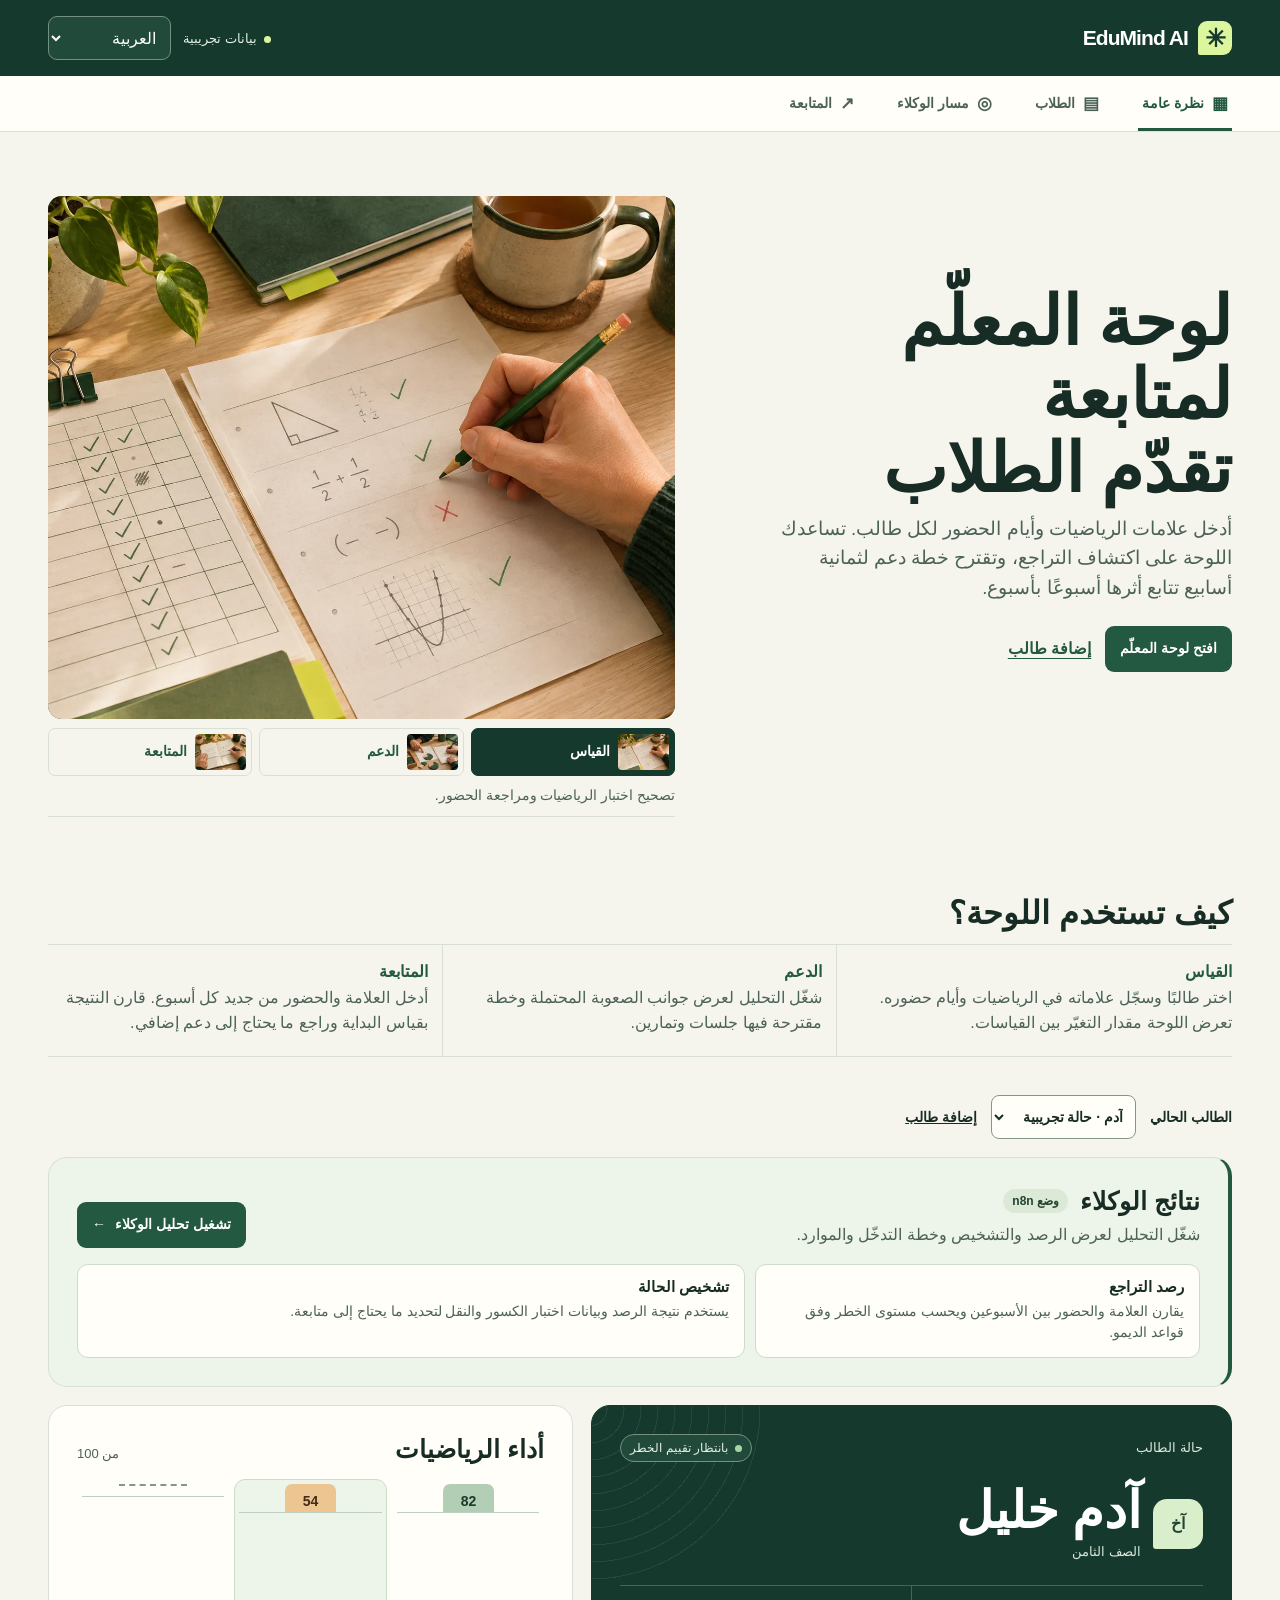
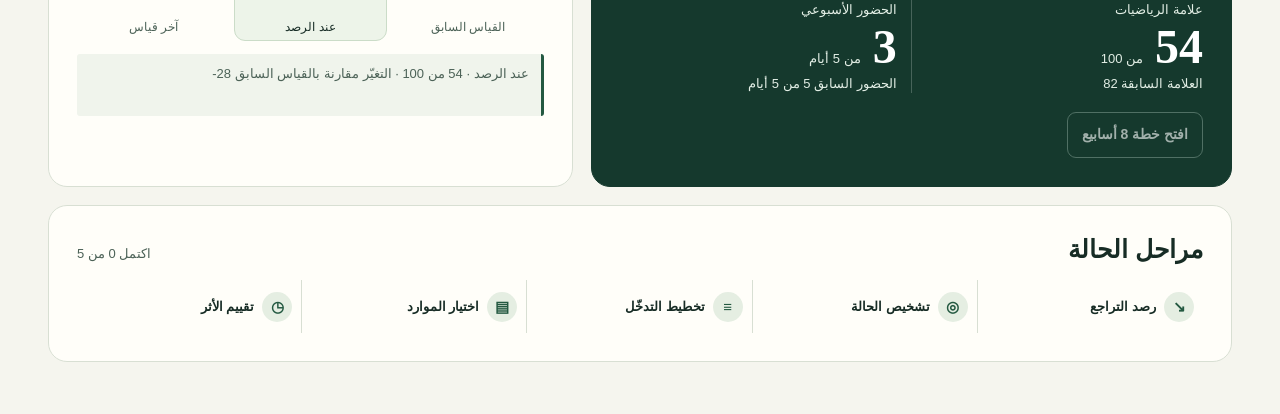
==== commit a66df38f: "Clarify the teacher workflow with an interactive academic overview" ====
--- a/index.html
+++ b/index.html
@@ -350,6 +350,7 @@
       *, *::before, *::after { animation: none !important; transition: none !important; }
     }
   </style>
+  <link rel="stylesheet" href="editorial.css">
 </head>
 <body>
   <a class="skip" id="skip" href="#main" data-copy="skip">انتقل إلى المحتوى</a>
@@ -368,6 +369,11 @@
     </div>
   </header>
   <div class="nav-band">
+    <div class="shell">
+      <button class="menu-trigger" id="menu-toggle" type="button" aria-controls="mobile-nav" aria-expanded="false">
+        <span aria-hidden="true">☰</span><span id="current-menu-label" data-copy="overview">نظرة عامة</span>
+      </button>
+    </div>
     <nav class="shell site-nav" data-label="navigation" aria-label="أقسام اللوحة">
       <a href="#overview" data-route="overview" aria-current="page"><span class="nav-mark" aria-hidden="true">▦</span><span data-copy="overview">نظرة عامة</span></a>
       <a href="#students" data-route="students"><span class="nav-mark" aria-hidden="true">▤</span><span data-copy="students">الطلاب</span></a>
@@ -375,17 +381,56 @@
       <a href="#followup" data-route="followup"><span class="nav-mark" aria-hidden="true">↗</span><span data-copy="followup">المتابعة</span></a>
     </nav>
   </div>
+  <dialog class="nav-sheet" id="mobile-nav" aria-labelledby="menu-title">
+    <div class="dialog-heading">
+      <h2 id="menu-title" data-copy="navigation">أقسام اللوحة</h2>
+      <button type="button" class="dialog-close" data-close="mobile-nav" data-label="closeDialog" aria-label="إغلاق">×</button>
+    </div>
+    <nav class="site-nav" data-label="navigation">
+      <a href="#overview" data-route="overview" data-copy="overview">نظرة عامة</a>
+      <a href="#students" data-route="students" data-copy="students">الطلاب</a>
+      <a href="#workflow" data-route="workflow" data-copy="workflow">مسار الوكلاء</a>
+      <a href="#followup" data-route="followup" data-copy="followup">المتابعة</a>
+      <a href="n8n-flow.html" data-copy="workflowMap">شاهد مخطط n8n</a>
+    </nav>
+  </dialog>
   <main class="shell" id="main">
     <div class="intro">
-      <h1 id="heading" tabindex="-1">لوحة المعلّم</h1>
-      <p id="introduction">تابع حالة الطالب من رصد التراجع إلى تقييم أثر خطة الدعم.</p>
+      <div class="intro-copy">
+        <h1 id="heading" tabindex="-1">لوحة المعلّم لمتابعة تقدّم الطلاب</h1>
+        <p id="introduction">أدخل علامات الرياضيات وأيام الحضور لكل طالب. تساعدك اللوحة على اكتشاف التراجع، وتقترح خطة دعم لثمانية أسابيع تتابع أثرها أسبوعًا بأسبوع.</p>
+        <div class="cover-actions">
+          <a class="button" id="jump-workspace" href="#workspace-start" data-copy="openWorkspace">افتح لوحة المعلّم</a>
+          <a href="#students/new" data-copy="addStudent">إضافة طالب</a>
+        </div>
         <a class="live-link" href="n8n-flow.html" data-copy="workflowMap">شاهد مخطط n8n</a>
+      </div>
+      <figure class="editorial-figure">
+        <div class="cover-art" id="cover-art" data-chapter="0" aria-hidden="true">
+          <img data-scene="0" src="academic-measure.webp" alt="" width="1500" height="1000" fetchpriority="high">
+          <img data-scene="1" src="academic-support.webp" alt="" width="1500" height="1000">
+          <img data-scene="2" src="academic-followup.webp" alt="" width="1500" height="1000">
+        </div>
+        <figcaption>
+          <div class="chapter-control" role="group" data-label="chapterControls">
+            <button type="button" data-chapter="0" aria-pressed="true"><img src="academic-measure.webp" alt="" width="48" height="36"><span>القياس</span></button>
+            <button type="button" data-chapter="1" aria-pressed="false"><img src="academic-support.webp" alt="" width="48" height="36"><span>الدعم</span></button>
+            <button type="button" data-chapter="2" aria-pressed="false"><img src="academic-followup.webp" alt="" width="48" height="36"><span>المتابعة</span></button>
+          </div>
+          <p id="cover-caption" aria-live="polite"></p>
+        </figcaption>
+      </figure>
     </div>
+    <section class="workflow-guide" aria-labelledby="guide-title">
+      <h2 id="guide-title" data-copy="guideTitle">كيف تستخدم اللوحة؟</h2>
+      <ol class="chapters" id="chapters"></ol>
+    </section>
+    <div id="workspace-start" tabindex="-1"></div>
 
     <div class="student-switch" id="student-switch">
       <label for="student-picker" data-copy="activeStudent">الطالب الحالي</label>
       <select id="student-picker"></select>
-      <a href="#students" data-copy="addStudent">إضافة طالب</a>
+      <a href="#students/new" data-copy="addStudent">إضافة طالب</a>
     </div>
 
     <section class="card integration" id="integration" aria-labelledby="integration-title">
@@ -485,14 +530,28 @@
 
     <section class="screen workflow-grid" id="screen-students" aria-labelledby="heading" hidden>
       <section class="card" aria-labelledby="roster-heading">
-        <h2 id="roster-heading" data-copy="rosterTitle">سجلّ الطلاب</h2>
+        <div class="section-head">
+          <h2 id="roster-heading" data-copy="rosterTitle">سجلّ الطلاب</h2>
+          <a href="#students/new" class="button" data-copy="addStudent">إضافة طالب</a>
+        </div>
         <p class="form-hint" id="roster-note" data-copy="storageNote">السجل محفوظ في هذا المتصفح. استخدم رموزًا بدل الأسماء الكاملة.</p>
+        <div class="roster-toolbar">
+          <label class="roster-search"><span data-copy="searchStudents">ابحث في سجلّ الطلاب</span><input type="search" id="roster-search" autocomplete="off"></label>
+          <div class="view-options" role="group" data-label="rosterViews">
+            <button type="button" data-roster-view="gallery" data-copy="galleryView" aria-pressed="true">البطاقات</button>
+            <button type="button" data-roster-view="notebook" data-copy="notebookView" aria-pressed="false">الدفتر</button>
+            <button type="button" data-roster-view="index" data-copy="indexView" aria-pressed="false">الفهرس</button>
+          </div>
+        </div>
         <div class="actions"><button class="button subtle" id="load-shared" type="button" data-copy="loadShared">تحميل سجل Google Sheets</button></div>
         <p class="form-hint" id="shared-status" role="status"></p>
-        <ul class="student-list" id="student-list"></ul>
+        <ul class="student-list" id="student-list" data-view="gallery"></ul>
       </section>
-      <section class="card" aria-labelledby="new-student-heading">
-        <h2 id="new-student-heading" data-copy="addStudent">إضافة طالب</h2>
+      <dialog class="card student-dialog" id="student-entry" aria-labelledby="new-student-heading">
+        <div class="dialog-heading">
+          <h2 id="new-student-heading" data-copy="addStudent">إضافة طالب</h2>
+          <button type="button" class="dialog-close" data-close="student-entry" data-label="closeDialog" aria-label="إغلاق">×</button>
+        </div>
         <form class="student-form" id="student-form" aria-describedby="measurement-help">
           <label><span data-copy="studentCode">رمز الطالب</span><input id="new-code" dir="ltr" type="text" minlength="3" maxlength="24" pattern="[A-Za-z0-9_\-]{3,24}" placeholder="S-001" autocomplete="off" required></label>
           <p class="form-hint" id="measurement-help" data-copy="measurementHelp">خذ العلامة من اختبار قصير على المقياس نفسه، والحضور من سجلّ الأسبوع. 12 من 15 تساوي 80 من 100.</p>
@@ -518,7 +577,19 @@
           <p class="form-error" id="student-form-error" role="alert" hidden></p>
           <div class="actions"><button class="button" id="save-student" type="submit" data-copy="saveStudent">احفظ الطالب وافتح حالته</button></div>
         </form>
-      </section>
+      </dialog>
+      <dialog class="card student-dialog" id="student-profile" aria-labelledby="profile-title">
+        <div class="dialog-heading">
+          <h2 id="profile-title" tabindex="-1"></h2>
+          <button type="button" class="dialog-close" data-close="student-profile" data-label="closeDialog" aria-label="إغلاق">×</button>
+        </div>
+        <p class="form-hint" id="profile-progress"></p>
+        <div class="comparison">
+          <div><p data-copy="math">علامة الرياضيات</p><strong id="profile-score"></strong></div>
+          <div><p data-copy="attendance">الحضور الأسبوعي</p><strong id="profile-days"></strong></div>
+        </div>
+        <button class="button" type="button" id="open-profile" data-copy="openProfile">افتح بطاقة الطالب</button>
+      </dialog>
     </section>
 
     <section class="screen workflow-grid" id="screen-workflow" aria-labelledby="heading" hidden>
@@ -589,6 +660,20 @@
       ar: {
         skip: 'انتقل إلى المحتوى', language: 'لغة الواجهة', navigation: 'أقسام اللوحة',
         demo: 'بيانات تجريبية', overview: 'نظرة عامة', workflow: 'مسار الوكلاء', followup: 'المتابعة',
+        coverHeading: "لوحة المعلّم لمتابعة تقدّم الطلاب",
+        openWorkspace: "افتح لوحة المعلّم",
+        closeDialog: "إغلاق النافذة",
+        chapterControls: "صور مراحل المتابعة",
+        guideTitle: "كيف تستخدم اللوحة؟",
+        coverCaptions: ["تصحيح اختبار الرياضيات ومراجعة الحضور.", "شرح الكسور للطالب والتمرّن معًا.", "مقارنة نتائج الطالب من أسبوع إلى آخر."],
+        searchStudents: "ابحث باسم الحالة أو رمز الطالب",
+        rosterViews: "عرض سجل الطلاب",
+        galleryView: "البطاقات",
+        notebookView: "الدفتر",
+        indexView: "الفهرس",
+        openProfile: "افتح بطاقة الطالب",
+        noSearchResults: "ما في نتائج لهذا البحث.",
+        coverChapters: [["القياس","اختر طالبًا وسجّل علاماته في الرياضيات وأيام حضوره. تعرض اللوحة مقدار التغيّر بين القياسات."],["الدعم","شغّل التحليل لعرض جوانب الصعوبة المحتملة وخطة مقترحة فيها جلسات وتمارين."],["المتابعة","أدخل العلامة والحضور من جديد كل أسبوع. قارن النتيجة بقياس البداية وراجع ما يحتاج إلى دعم إضافي."]],
         workflowMap: 'شاهد مخطط n8n',
         hostedMode: ['تشغيل متصفحي', 'تعمل قواعد الوكلاء في هذا المتصفح. القياسات المدخلة تبقى فيه.'],
         loadShared: "تحميل سجل Google Sheets",
@@ -675,7 +760,7 @@
           local: ['عرض محلي', 'يعمل الحساب في المتصفح. افتح اللوحة المتصلة لتشغيل المسار عبر n8n.'],
           error: ['تعذّر تنفيذ التحليل', 'لم تصل نتيجة صالحة من n8n. أعد تشغيل التحليل للمحاولة مرة أخرى.'],
         },
-        heading: 'لوحة المعلّم', overviewIntro: 'تابع حالة الطالب من رصد التراجع إلى تقييم أثر خطة الدعم.',
+        heading: 'لوحة المعلّم', overviewIntro: 'أدخل علامات الرياضيات وأيام الحضور لكل طالب. تساعدك اللوحة على اكتشاف التراجع، وتقترح خطة دعم لثمانية أسابيع تتابع أثرها أسبوعًا بأسبوع.',
         workflowIntro: 'اختر أي وكيل للاطّلاع على مهمته ونتيجة عمله.',
         followupIntro: 'تابع العلامة والحضور أسبوعيًا واضبط خطة الدعم حسب النتائج.',
         caseLabel: 'حالة الطالب', student: 'آدم خليل', initials: 'آخ', grade: 'الصف الثامن',
@@ -719,6 +804,20 @@
       en: {
         skip: 'Skip to content', language: 'Interface language', navigation: 'Dashboard sections',
         demo: 'Demo data', overview: 'Overview', workflow: 'Agent workflow', followup: 'Follow-up',
+        coverHeading: "Track your students’ progress",
+        openWorkspace: "Open teacher dashboard",
+        closeDialog: "Close dialog",
+        chapterControls: "Images of each workflow step",
+        guideTitle: "How the dashboard works",
+        coverCaptions: ["Marking a math quiz and checking attendance.", "Working through fractions with a student.", "Comparing a student’s results week by week."],
+        searchStudents: "Search by case name or student code",
+        rosterViews: "Student directory views",
+        galleryView: "Cards",
+        notebookView: "Notebook",
+        indexView: "Index",
+        openProfile: "Open student dashboard",
+        noSearchResults: "No cases match this search.",
+        coverChapters: [["Measure","Choose a student and log their math scores and days attended. The dashboard shows what changed between entries."],["Support","Run the analysis to see where the student may be struggling and get a suggested plan with sessions and exercises."],["Follow up","Enter updated scores and attendance each week. Compare them with the starting point and review where the student needs more support."]],
         workflowMap: 'View the n8n workflow',
         hostedMode: ['Browser mode', 'Agent rules run in this browser. Measurements are kept here.'],
         loadShared: "Load Google Sheets roster",
@@ -805,7 +904,7 @@
           local: ['Local preview', 'The analysis runs in your browser. Open the connected dashboard to run it through n8n.'],
           error: ['Analysis unavailable', 'n8n did not return a valid result. Run the analysis again to retry.'],
         },
-        heading: 'Teacher dashboard', overviewIntro: 'Follow a student case from the first warning signs to the results of the support plan.',
+        heading: 'Teacher dashboard', overviewIntro: 'Enter each student’s math scores and days attended. The teacher dashboard helps you spot setbacks, suggests an eight-week support plan, and lets you track progress each week.',
         workflowIntro: 'Select an agent to see its role and findings.',
         followupIntro: 'Review the changes in scores and attendance and see the updated support plan.',
         caseLabel: 'Student case', student: 'Adam Khalil', initials: 'AK', grade: 'Eighth grade',
@@ -849,6 +948,20 @@
       uk: {
         skip: 'Перейти до вмісту', language: 'Мова інтерфейсу', navigation: 'Розділи панелі',
         demo: 'Демонстраційні дані', overview: 'Огляд', workflow: 'Робота агентів', followup: 'Прогрес',
+        coverHeading: "Відстежуйте прогрес учнів",
+        openWorkspace: "Відкрити панель учителя",
+        closeDialog: "Закрити вікно",
+        chapterControls: "Розділи роботи вчителя",
+        searchStudents: "Знайти учня за назвою запису або кодом",
+        rosterViews: "Вигляди списку учнів",
+        galleryView: "Картки",
+        notebookView: "Зошит",
+        indexView: "Покажчик",
+        openProfile: "Відкрити картку учня",
+        noSearchResults: "За цим запитом записів немає.",
+        guideTitle: "Як працює панель",
+        coverCaptions: ["Перевірка роботи з математики та відвідуваності.", "Спільна робота з учнем над дробами.", "Порівняння результатів учня за тижнями."],
+        coverChapters: [["Вимірювання","Оберіть учня та внесіть оцінки з математики й кількість відвіданих днів. Панель покаже, що змінилося."],["Підтримка","Запустіть аналіз, щоб побачити можливі труднощі й отримати план занять і вправ."],["Прогрес","Щотижня оновлюйте оцінку й відвідуваність. Порівнюйте їх із початковими показниками та визначайте, де потрібна додаткова підтримка."]],
         workflowMap: 'Переглянути схему n8n',
         hostedMode: ['Режим браузера', 'Правила агентів працюють у браузері. Введені показники зберігаються тут.'],
         loadShared: "Завантажити список із Google Sheets",
@@ -935,7 +1048,7 @@
           local: ['Локальний перегляд', 'Аналіз виконується в браузері. Відкрийте підключену панель, щоб запустити його через n8n.'],
           error: ['Аналіз недоступний', 'n8n не повернув дійсного результату. Запустіть аналіз ще раз.'],
         },
-        heading: 'Панель учителя', overviewIntro: 'Стежте за успішністю учня від перших ознак спаду до оцінки результатів підтримки.',
+        heading: 'Панель учителя', overviewIntro: 'Внесіть оцінки з математики та кількість відвіданих днів кожного учня. Панель учителя допоможе виявити спад, запропонує план підтримки на вісім тижнів і покаже щотижневий прогрес.',
         workflowIntro: 'Виберіть агента, щоб переглянути його завдання та висновки.',
         followupIntro: 'Перегляньте зміни в успішності й відвідуваності та оновлений план підтримки.',
         caseLabel: 'Профіль учня', student: 'Адам Халіль', initials: 'АХ', grade: '8-й клас',
@@ -1052,6 +1165,15 @@
     const $ = selector => document.querySelector(selector);
     const all = selector => [...document.querySelectorAll(selector)];
     const heading = $('#heading');
+    const main = $('#main');
+    const coverArt = $('#cover-art');
+    const chapterButtons = all('.chapter-control button');
+    const rosterSearch = $('#roster-search');
+    const rosterList = $('#student-list');
+    const entryDialog = $('#student-entry');
+    const profileDialog = $('#student-profile');
+    const mobileNav = $('#mobile-nav');
+    const menuToggle = $('#menu-toggle');
     const languagePicker = $('#language');
     const studentPicker = $('#student-picker');
     const studentForm = $('#student-form');
@@ -1114,6 +1236,83 @@
     let evaluationFailure = 'evaluationError';
     let checkpoints = [...activeStudent.checkpoints];
     let formFailure = '';
+    let rosterView = 'gallery';
+    let currentChapter = 0;
+    let profileStudent = null;
+    let focusAfterProfile = null;
+    let renderedRoute = '';
+    let navigationVersion = 0;
+    let currentTransition;
+    const readingPositions = new Map();
+
+    function renderCover(t) {
+      coverArt.dataset.chapter = currentChapter;
+      const caption = $('#cover-caption');
+      if (caption.textContent !== t.coverCaptions[currentChapter]) {
+        caption.textContent = t.coverCaptions[currentChapter];
+      }
+      chapterButtons.forEach((button, index) => {
+        button.querySelector('span').textContent = t.coverChapters[index][0];
+        button.setAttribute('aria-pressed', String(index === currentChapter));
+      });
+      $('#chapters').replaceChildren(...t.coverChapters.map(([title, text]) => {
+        const chapter = document.createElement('li');
+        const label = document.createElement('strong');
+        const body = document.createElement('p');
+        label.textContent = title;
+        body.textContent = text;
+        chapter.append(label, body);
+        return chapter;
+      }));
+    }
+
+    function renderDirectory(t) {
+      const students = [demoStudent, ...roster, ...sharedRoster];
+      const query = rosterSearch.value.trim().toLocaleLowerCase(language);
+      const entries = students.filter(student =>
+        (student.code || t.sampleStudent).toLocaleLowerCase(language).includes(query));
+      const viewButtons = all('[data-roster-view]');
+      viewButtons.forEach(button => button.setAttribute('aria-pressed', String(button.dataset.rosterView === rosterView)));
+      rosterList.dataset.view = rosterView;
+      rosterList.replaceChildren(...entries.map(student => {
+        const item = document.createElement('li');
+        const button = document.createElement('button');
+        button.type = 'button';
+        button.dataset.studentCode = selectorValue(student);
+        const name = document.createElement('span');
+        name.className = 'roster-title';
+        const avatar = document.createElement('span');
+        avatar.className = 'roster-mark';
+        avatar.setAttribute('aria-hidden', 'true');
+        avatar.textContent = student.code.slice(0, 2) || t.initials;
+        const code = document.createElement('bdi');
+        code.className = 'student-value';
+        code.textContent = student.code || t.sampleStudent;
+        name.append(avatar, code);
+        const progress = document.createElement('small');
+        progress.textContent = (student.source === 'sheets' ? 'Google Sheets · ' : '') +
+          t.roadmapProgress(student.checkpoints.length + 1);
+        button.append(name, progress);
+        item.append(button);
+        return item;
+      }));
+      if (!entries.length) {
+        const empty = document.createElement('li');
+        empty.className = 'form-hint';
+        empty.textContent = t.noSearchResults;
+        rosterList.append(empty);
+      }
+    }
+
+    function renderProfile(t) {
+      if (!profileStudent) return;
+      const measurement = profileStudent.checkpoints.at(-1) ?? profileStudent.observations.current;
+      $('#profile-title').textContent = profileStudent.code || t.sampleStudent;
+      $('#profile-progress').textContent = t.roadmapProgress(profileStudent.checkpoints.length + 1);
+      $('#profile-score').textContent = measurement.mathScore + ' ' + t.scoreUnit;
+      $('#profile-days').textContent = measurement.attendedDays + ' ' + t.daysUnit;
+      $('#open-profile').disabled = running || evaluating;
+    }
 
     function loadSampleWeek() {
       const sample = activeStudent.code ? null : sampleWeeks[checkpoints.length];
@@ -1139,22 +1338,8 @@
       const failure = $('#student-form-error');
       failure.hidden = !formFailure;
       failure.textContent = t[formFailure] ?? '';
-      const entries = students.length ? students.map(student => {
-        const item = document.createElement('li');
-        const button = document.createElement('button');
-        button.type = 'button';
-        button.dataset.studentCode = selectorValue(student);
-        button.disabled = busy;
-        const code = document.createElement('bdi');
-        code.textContent = student.code;
-        const progress = document.createElement('small');
-        progress.textContent = (student.source === 'sheets' ? 'Google Sheets · ' : '') +
-          t.roadmapProgress(student.checkpoints.length + 1);
-        button.append(code, progress);
-        item.append(button);
-        return item;
-      }) : [Object.assign(document.createElement('li'), { textContent: t.noStudents, className: 'form-hint' })];
-      $('#student-list').replaceChildren(...entries);
+      renderDirectory(t);
+      renderProfile(t);
       const source = activeStudent.source === 'sheets' ? 'Google Sheets' : t.manualCase;
       $('#case-source').textContent = activeStudent.code ? source : t.demo;
       $('#student').textContent = activeStudent.code || t.student;
@@ -1209,7 +1394,10 @@
       const lastWeek = checkpoints.length + 1;
       const total = completed + Number(allMeasured);
       const activeAgent = selectedAgent ?? completed;
-      const screenTitle = screen === 'overview' ? t.heading : t[screen];
+      const screenTitle = screen === 'overview' ? t.coverHeading : t[screen];
+      main.dataset.screen = screen;
+      $('#current-menu-label').textContent = t[screen];
+      if (screen === 'overview') renderCover(t);
       const mode = standalone ? 'local' : detection ? 'verified' : detectionFailed ? 'error' : running ? 'running' : 'ready';
       const [connectionLabel, connectionNote] = hosted ? t.hostedMode : t.connection[mode];
       const signed = new Intl.NumberFormat(language, { signDisplay: 'exceptZero' });
@@ -1376,24 +1564,118 @@
     }
 
     function readRoute(moveFocus) {
-      const agentRoute = /^#workflow\/([1-5])$/.exec(location.hash);
-      if (agentRoute) {
-        screen = 'workflow';
-        selectedAgent = Number(agentRoute[1]) - 1;
+      const hash = location.hash || '#overview';
+      if (renderedRoute && renderedRoute !== hash) readingPositions.set(renderedRoute, window.scrollY);
+      const version = ++navigationVersion;
+      const update = () => {
+        if (version !== navigationVersion) return;
+        const agentRoute = /^#workflow\/([1-5])$/.exec(hash);
+        const studentRoute = /^#students\/([^/]+)$/.exec(hash);
+        const route = hash.slice(1);
+        const addStudent = studentRoute?.[1] === 'new';
+        profileStudent = null;
+        if (studentRoute && !addStudent) {
+          try {
+            const code = decodeURIComponent(studentRoute[1]);
+            const record = findStudent(code === 'demo' ? '' : code);
+            if (record) profileStudent = record;
+          } catch {
+            profileStudent = null;
+          }
+        }
+        screen = studentRoute ? 'students' : agentRoute ? 'workflow'
+          : ['students', 'followup', 'workflow'].includes(route) ? route : 'overview';
+        if (agentRoute) selectedAgent = Number(agentRoute[1]) - 1;
+        renderedRoute = hash;
+        if (entryDialog.open && !addStudent) entryDialog.close();
+        if (profileDialog.open && !profileStudent) profileDialog.close();
+        if (mobileNav.open) mobileNav.close();
+        render();
+        if (addStudent && !entryDialog.open) {
+          entryDialog.showModal();
+          $('#new-code').focus();
+        } else if (profileStudent && !profileDialog.open) {
+          profileDialog.showModal();
+          $('#profile-title').focus();
+        } else if (moveFocus && !addStudent && !profileStudent) {
+          const rosterReturn = screen === 'students' && focusAfterProfile !== null
+            ? all('#student-list button').find(button => button.dataset.studentCode === focusAfterProfile) : null;
+          if (rosterReturn) {
+            rosterReturn.focus({ preventScroll: true });
+            focusAfterProfile = null;
+          } else if (agentRoute) {
+            $('#agent-heading').focus();
+          } else {
+            heading.focus({ preventScroll: true });
+          }
+          if (!agentRoute) window.scrollTo(0, readingPositions.get(hash) ?? 0);
+        }
+        paintCover();
+      };
+      currentTransition?.skipTransition();
+      if (moveFocus && !reducedMotion.matches && document.startViewTransition) {
+        currentTransition = document.startViewTransition(update);
       } else {
-        const route = location.hash.slice(1);
-        screen = ['students', 'followup', 'workflow'].includes(route) ? route : 'overview';
+        update();
       }
-      render();
-      if (moveFocus) {
-        if (agentRoute) {
-          $('#agent-heading').focus();
-        } else {
-          heading.focus({ preventScroll: true });
-          window.scrollTo(0, 0);
-        }
-      }
-    }
+    }
+
+    const desktopCover = matchMedia('(min-width: 941px) and (min-height: 680px)');
+    let coverFrame = 0;
+    function paintCover() {
+      if (coverFrame) return;
+      coverFrame = requestAnimationFrame(() => {
+        coverFrame = 0;
+        const progress = screen === 'overview' && desktopCover.matches && !reducedMotion.matches
+          ? Math.min(1, Math.max(0, window.scrollY / 415)) : 0;
+        coverArt.style.setProperty('--cover-progress', progress.toFixed(3));
+      });
+    }
+    window.addEventListener('scroll', paintCover, { passive: true });
+    desktopCover.addEventListener('change', paintCover);
+    reducedMotion.addEventListener('change', paintCover);
+    if ('scrollRestoration' in history) history.scrollRestoration = 'manual';
+    chapterButtons.forEach((button, index) => button.addEventListener('click', () => {
+      currentChapter = index;
+      renderCover(copy[language]);
+    }));
+    $('#jump-workspace').addEventListener('click', event => {
+      event.preventDefault();
+      $('#run').focus({ preventScroll: true });
+      $('#workspace-start').scrollIntoView({ behavior: reducedMotion.matches ? 'instant' : 'smooth' });
+    });
+    rosterSearch.addEventListener('input', () => renderDirectory(copy[language]));
+    all('[data-roster-view]').forEach(button => button.addEventListener('click', () => {
+      rosterView = button.dataset.rosterView;
+      renderDirectory(copy[language]);
+    }));
+    menuToggle.addEventListener('click', () => {
+      mobileNav.showModal();
+      menuToggle.setAttribute('aria-expanded', 'true');
+    });
+    mobileNav.addEventListener('close', () => menuToggle.setAttribute('aria-expanded', 'false'));
+    mobileNav.addEventListener('click', event => {
+      if (event.target.closest('a') || event.target === mobileNav) mobileNav.close();
+    });
+    function closeStudentDialog() { location.hash = 'students'; }
+    all('[data-close]').forEach(button => button.addEventListener('click', () => {
+      const dialog = document.getElementById(button.dataset.close);
+      if (dialog === mobileNav) dialog.close();
+      else closeStudentDialog();
+    }));
+    [profileDialog, entryDialog].forEach(dialog => {
+      dialog.addEventListener('cancel', event => {
+        event.preventDefault();
+        closeStudentDialog();
+      });
+      dialog.addEventListener('click', event => {
+        if (event.target !== dialog) return;
+        const bounds = dialog.getBoundingClientRect();
+        if (event.clientX < bounds.left || event.clientX > bounds.right ||
+          event.clientY < bounds.top || event.clientY > bounds.bottom) closeStudentDialog();
+      });
+    });
+    $('#open-profile').addEventListener('click', () => activateStudent(profileStudent));
 
     languagePicker.addEventListener('change', () => {
       language = languagePicker.value;
@@ -1456,6 +1738,7 @@
         sharedRoster = students.map(student => ({ ...student, source: 'sheets' }));
         sharedState = configured ? 'sharedReady' : 'sharedNotConfigured';
         if (restoreCode) activateStudent(findStudent(restoreCode), false);
+        if (/^#students\/sheet(?:%3A|:)/i.test(location.hash)) readRoute(false);
       } catch {
         sharedState = 'sharedUnavailable';
       }
@@ -1466,7 +1749,9 @@
     studentPicker.addEventListener('change', () => activateStudent(findStudent(studentPicker.value)));
     $('#student-list').addEventListener('click', event => {
       const row = event.target.closest('button[data-student-code]');
-      if (row) activateStudent(findStudent(row.dataset.studentCode));
+      if (!row) return;
+      focusAfterProfile = row.dataset.studentCode;
+      location.hash = 'students/' + encodeURIComponent(row.dataset.studentCode || 'demo');
     });
     window.addEventListener('storage', event => {
       if (event.key !== null && !event.key.startsWith(studentPrefix)) return;
@@ -1618,6 +1903,7 @@
     applyLanguage();
     if (checkpoints.length) void runAnalysis(true);
     if (preferredStudent.startsWith('sheet:')) void loadSharedRoster(preferredStudent);
+    else if (/^#students\/sheet(?:%3A|:)/i.test(location.hash)) void loadSharedRoster();
   </script>
 </body>
 </html>
--- a/editorial.css
+++ b/editorial.css
@@ -0,0 +1,166 @@
+/* The editorial shell and student catalogue reuse the dashboard palette. */
+.masthead { position: relative; z-index: 3; }
+.nav-band { position: sticky; inset-block-start: 0; z-index: 2; }
+.menu-trigger { display: none; }
+.nav-sheet, .student-dialog {
+  color: var(--ink); background: var(--card); border: 1px solid var(--line);
+  border-radius: 18px; padding: clamp(18px, 4vw, 31px);
+}
+dialog::backdrop { background: #112c24a6; }
+.nav-sheet { width: min(430px, calc(100% - 22px)); }
+.nav-sheet .site-nav { display: grid; gap: 2px; margin-block-start: 14px; }
+.nav-sheet .site-nav a { justify-content: start; padding-inline: 10px; text-align: start; }
+.dialog-heading { display: flex; justify-content: space-between; align-items: start; gap: 14px; }
+.dialog-close {
+  min-width: 44px; min-height: 44px; background: #edf4e9; color: var(--green);
+  border: 1px solid var(--line); border-radius: 8px; font-size: 22px; line-height: 1;
+}
+.student-dialog { width: min(640px, calc(100% - 24px)); max-block-size: calc(100dvh - 28px); }
+.student-dialog[open], .nav-sheet[open] { animation: sheet-in .26s ease both; }
+@keyframes sheet-in { from { opacity: 0; transform: translateY(11px); } to { opacity: 1; transform: none; } }
+main[data-screen="overview"] { padding-block-start: clamp(18px, 5vw, 70px); }
+.editorial-figure, .cover-actions, .workflow-guide { display: none; }
+main[data-screen="overview"] .intro {
+  display: grid; grid-template-columns: minmax(0, .88fr) minmax(0, 1.12fr);
+  align-items: center; gap: clamp(25px, 5vw, 82px); margin-block-end: clamp(25px, 6vw, 80px);
+}
+main[data-screen="overview"] .intro h1 {
+  font-size: clamp(40px, 5.5vw, 86px);
+  line-height: 1.02;
+  letter-spacing: -.045em;
+  overflow-wrap: normal;
+}
+html[lang="ar"] main[data-screen="overview"] .intro h1 {
+  font-size: clamp(46px, 5.3vw, 81px); line-height: 1.08; letter-spacing: 0;
+}
+.intro-copy { min-width: 0; }
+.intro-copy > p { max-width: 45ch; }
+main[data-screen="overview"] .intro-copy > p { font-size: clamp(16px, 1.45vw, 20px); }
+main[data-screen="overview"] .cover-actions { display: flex; }
+.cover-actions { gap: 14px; align-items: center; flex-wrap: wrap; margin-block-start: 23px; }
+.cover-actions a { color: var(--green); text-underline-offset: 4px; font-weight: 700; }
+.cover-actions a.button { color: #fff; }
+.intro-copy > .live-link { display: inline-block; }
+main[data-screen="overview"] .intro-copy > .live-link { display: none; }
+main[data-screen="overview"] .editorial-figure { display: block; }
+.editorial-figure { margin: 0; min-width: 0; }
+.cover-art {
+  --cover-progress: 0;
+  overflow: hidden;
+  position: relative;
+  aspect-ratio: 1.2;
+  border-radius: calc(14px + var(--cover-progress) * 46%) calc(14px + var(--cover-progress) * 46%) 14px 14px;
+  background:
+    repeating-linear-gradient(90deg, transparent 0 33px, #f4f9da1c 34px 35px),
+    repeating-linear-gradient(0deg, transparent 0 33px, #f4f9da1c 34px 35px),
+    radial-gradient(ellipse at 20% 18%, #55755a, #193e31 72%);
+}
+.cover-art img {
+  position: absolute; inset: 0; display: block; width: 100%; height: 100%;
+  object-fit: cover; opacity: 0; transition: opacity .3s ease;
+}
+.cover-art[data-chapter="0"] [data-scene="0"],
+.cover-art[data-chapter="1"] [data-scene="1"],
+.cover-art[data-chapter="2"] [data-scene="2"] {
+  opacity: 1; z-index: 1;
+}
+.editorial-figure figcaption {
+  font-size: 14px; color: var(--muted); border-block-end: 1px solid var(--line);
+}
+#cover-caption { margin: 8px 0 10px; }
+.chapter-control { display: grid; grid-template-columns: repeat(3, minmax(0, 1fr)); gap: 7px; margin-block-start: 9px; }
+.chapter-control button, .view-options button {
+  background: transparent; border: 1px solid var(--line); border-radius: 7px;
+  padding: 6px 10px; min-height: 38px; color: var(--green); font-size: 14px;
+}
+.chapter-control button {
+  display: flex; align-items: center; gap: 8px;
+  padding: 5px; min-height: 48px; font-weight: 700; text-align: start; line-height: 1.25;
+}
+.chapter-control button img { width: clamp(30px, 4vw, 58px); height: 36px; border-radius: 4px; object-fit: cover; }
+.chapter-control button:hover { border-color: var(--green); }
+.chapter-control button[aria-pressed="true"], .view-options button[aria-pressed="true"] {
+  background: var(--dark); color: #fff; border-color: var(--dark);
+}
+main[data-screen="overview"] .workflow-guide { display: block; }
+.workflow-guide { margin-block-end: clamp(22px, 4vw, 44px); }
+.workflow-guide h2 { margin-block: 0 12px; font-size: clamp(22px, 3vw, 32px); }
+.chapters {
+  display: grid; margin: 0; padding: 0; list-style: none;
+  grid-template-columns: repeat(3, minmax(0, 1fr)); border-block: 1px solid var(--line);
+}
+.chapters li { padding: 17px 14px 20px; }
+.chapters li:first-child { padding-inline-start: 0; }
+.chapters li + li { border-inline-start: 1px solid var(--line); }
+.chapters strong { font-weight: 750; color: var(--green); }
+.chapters p { margin: 5px 0 0; color: var(--muted); line-height: 1.55; }
+#workspace-start { scroll-margin-top: 85px; }
+#screen-students { display: block; }
+.roster-toolbar {
+  display: flex; align-items: end; flex-wrap: wrap; gap: 12px 18px;
+  padding-block: 16px; border-block-end: 1px solid var(--line);
+}
+.roster-search { display: grid; flex: 1 1 230px; gap: 5px; font-size: 14px; }
+.roster-search input {
+  width: 100%; min-height: 44px; padding: 8px 11px; font: inherit; color: var(--ink);
+  background: #fff; border: 1px solid #9ab2a1; border-radius: 8px;
+}
+.view-options { display: flex; flex-wrap: wrap; gap: 6px; }
+.student-list[data-view="gallery"] { grid-template-columns: repeat(3, minmax(0, 1fr)); }
+.student-list button { min-width: 0; gap: 7px; }
+.student-list[data-view="gallery"] button {
+  min-height: 162px; padding: 14px; display: flex; align-items: flex-start; justify-content: space-between;
+  flex-direction: column; background: #edf4e9;
+}
+.student-list[data-view="notebook"] button {
+  border-inline-start: 4px solid #86aa8b; min-height: 58px;
+}
+.student-list[data-view="index"] { gap: 0; }
+.student-list[data-view="index"] button {
+  min-height: 45px; border: 0; border-block-end: 1px solid var(--line); border-radius: 0; background: transparent;
+}
+.student-list button .roster-mark {
+  display: grid; place-items: center; width: 39px; height: 39px; border-radius: 50%;
+  background: #dce9d7; color: #174332; font-weight: 750;
+}
+.student-list[data-view="index"] .roster-mark { display: none; }
+.student-list[data-view="gallery"] .roster-title { display: grid; gap: 7px; }
+.student-list[data-view="notebook"] .roster-title { display: flex; gap: 10px; align-items: center; }
+.student-list .student-value { color: var(--green); font-weight: 750; }
+.student-list .form-hint { grid-column: 1 / -1; }
+#student-profile .comparison { margin-block: 17px; }
+:root { view-transition-name: none; }
+main { view-transition-name: workspace; }
+::view-transition-old(workspace) { animation: workspace-leave .18s ease both; }
+::view-transition-new(workspace) { animation: workspace-enter .28s ease both; }
+@keyframes workspace-leave { to { opacity: 0; transform: translateY(-5px); } }
+@keyframes workspace-enter { from { opacity: 0; transform: translateY(8px); } }
+@media (min-width: 941px) and (min-height: 680px) {
+  main[data-screen="overview"] .intro { min-block-size: 540px; align-items: start; }
+  main[data-screen="overview"] .intro-copy { padding-block-start: clamp(20px, 10vh, 130px); }
+  .editorial-figure { position: sticky; inset-block-start: 70px; }
+}
+@media (max-width: 760px) {
+  main[data-screen="overview"] .intro { grid-template-columns: minmax(0, 1fr); gap: 19px; }
+  .cover-art { aspect-ratio: 1.42; border-radius: 14px; }
+  .menu-trigger {
+    display: flex; align-items: center; gap: 8px; min-height: 44px; margin-block: 5px;
+    color: var(--green); background: transparent; border: 1px solid var(--line); border-radius: 8px; padding-inline: 10px;
+  }
+  .nav-band > .site-nav { display: none; }
+  .chapters { grid-template-columns: 1fr; }
+  .chapters li { padding: 12px 0; }
+  .chapters li + li { border-inline-start: 0; border-block-start: 1px solid var(--line); }
+  .chapter-control button { flex-direction: column; align-items: stretch; text-align: center; gap: 5px; }
+  .chapter-control button img { width: 100%; height: 42px; }
+  .student-list[data-view="gallery"] { grid-template-columns: repeat(2, minmax(0, 1fr)); }
+}
+@media (max-width: 390px) {
+  .student-list[data-view="gallery"] { grid-template-columns: minmax(0, 1fr); }
+}
+@media (prefers-reduced-motion: reduce) {
+  .editorial-figure { position: static; }
+  .cover-art { border-radius: 14px; }
+  .cover-art img { transition: none; }
+  ::view-transition-old(workspace), ::view-transition-new(workspace) { animation: none; }
+}
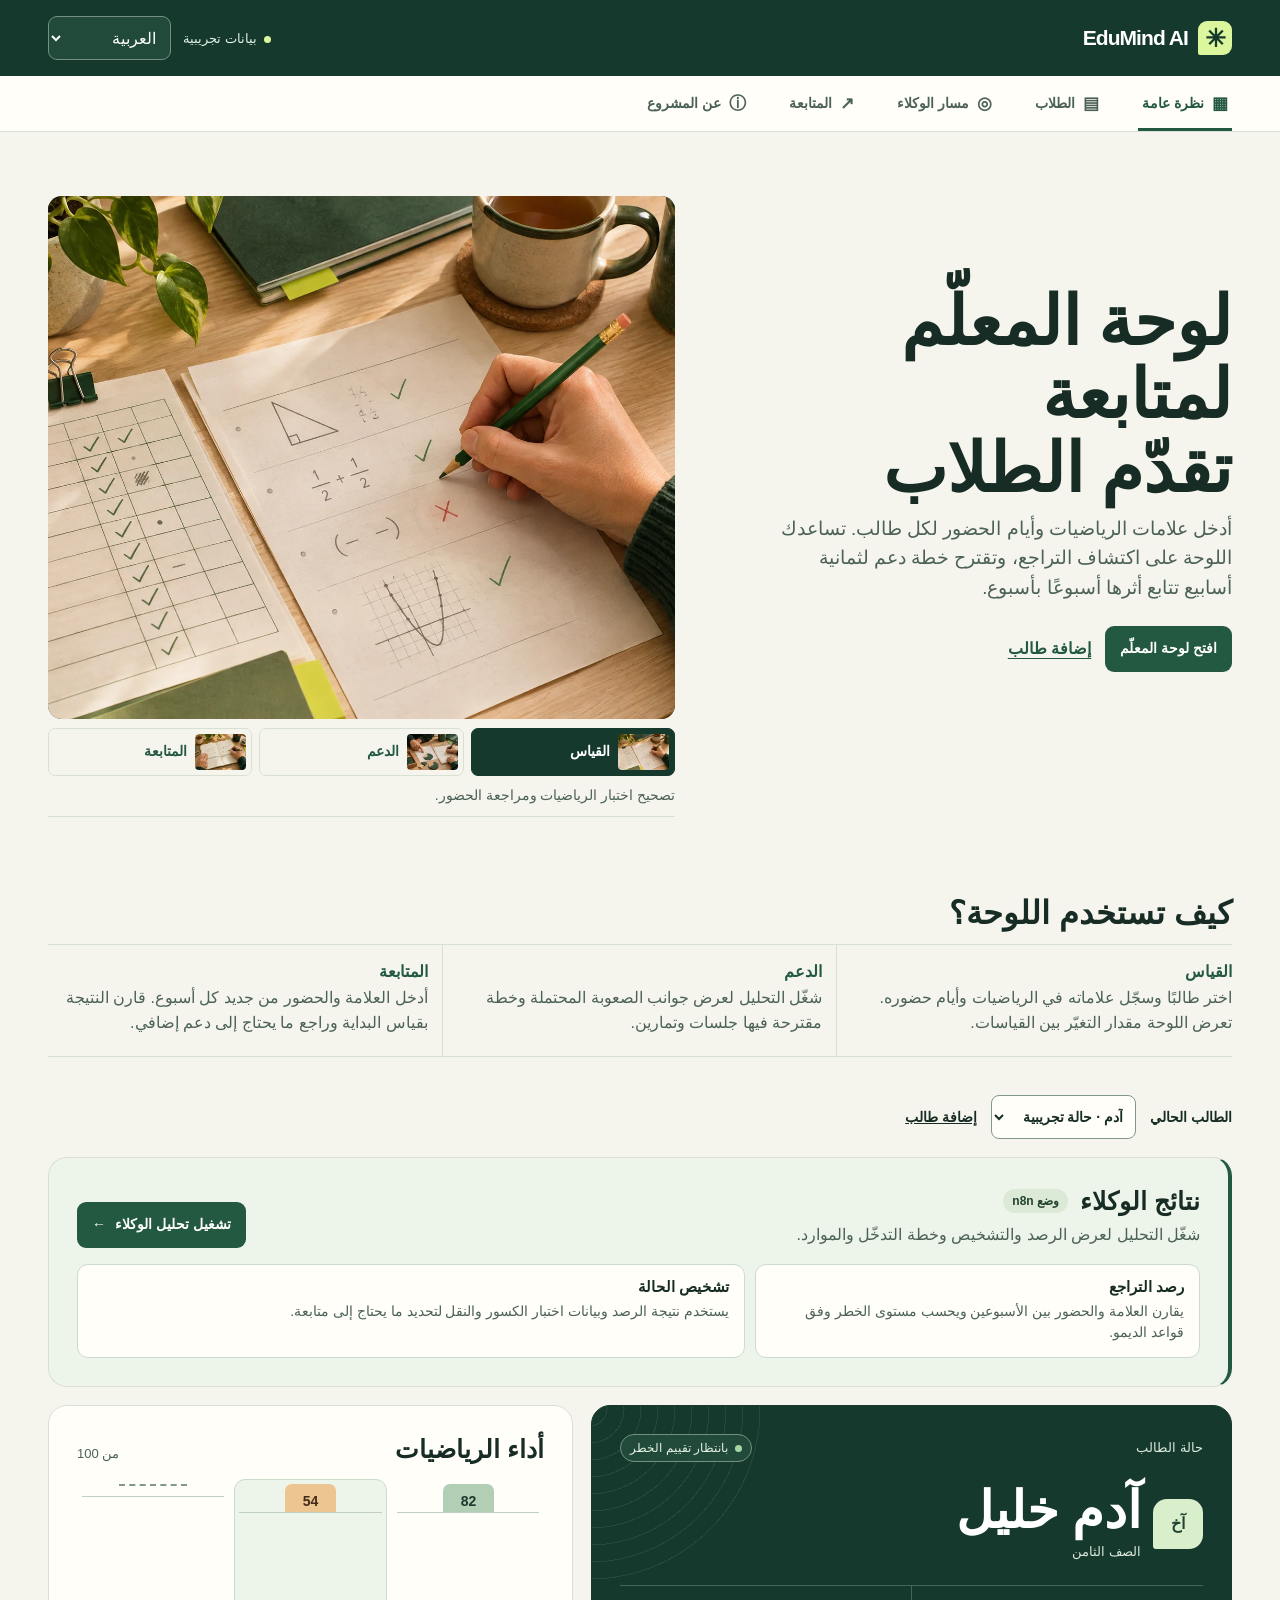
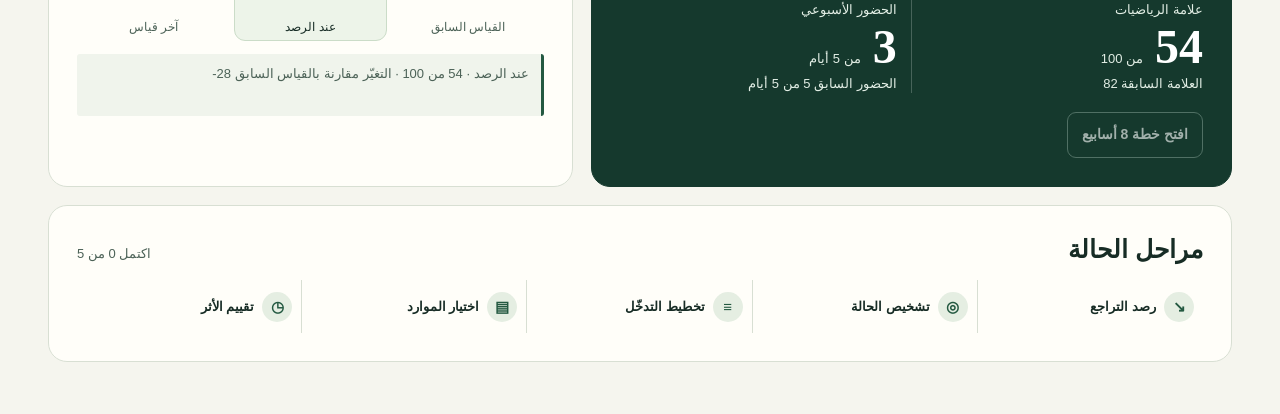
==== commit fa8c83f9: "Add a multilingual about page for EduMind AI" ====
--- a/index.html
+++ b/index.html
@@ -379,6 +379,7 @@
       <a href="#students" data-route="students"><span class="nav-mark" aria-hidden="true">▤</span><span data-copy="students">الطلاب</span></a>
       <a href="#workflow" data-route="workflow"><span class="nav-mark" aria-hidden="true">◎</span><span data-copy="workflow">مسار الوكلاء</span></a>
       <a href="#followup" data-route="followup"><span class="nav-mark" aria-hidden="true">↗</span><span data-copy="followup">المتابعة</span></a>
+      <a href="#about" data-route="about"><span class="nav-mark" aria-hidden="true">ⓘ</span><span data-copy="about">عن المشروع</span></a>
     </nav>
   </div>
   <dialog class="nav-sheet" id="mobile-nav" aria-labelledby="menu-title">
@@ -391,6 +392,7 @@
       <a href="#students" data-route="students" data-copy="students">الطلاب</a>
       <a href="#workflow" data-route="workflow" data-copy="workflow">مسار الوكلاء</a>
       <a href="#followup" data-route="followup" data-copy="followup">المتابعة</a>
+      <a href="#about" data-route="about" data-copy="about">عن المشروع</a>
       <a href="n8n-flow.html" data-copy="workflowMap">شاهد مخطط n8n</a>
     </nav>
   </dialog>
@@ -650,6 +652,17 @@
         <ol class="roadmap-list" id="roadmap"></ol>
       </section>
     </section>
+    <div class="screen about-layout" id="screen-about" hidden>
+      <img src="academic-support.webp" alt="" width="1500" height="1000" loading="lazy">
+      <section aria-labelledby="about-usage">
+        <h2 id="about-usage" data-copy="aboutUsage">كيف يساعد المعلّم؟</h2>
+        <p data-copy="aboutDetails">يسجّل المعلّم علامات الرياضيات وأيام الحضور لكل طالب. تُظهر اللوحة التغيّر في النتائج وتقترح تمارين وجلسات دعم على مدى ثمانية أسابيع. يراجع المعلّم الاقتراحات ويختار ما يناسب الطالب، ثم يقارن نتائجه كل أسبوع.</p>
+        <div class="actions">
+          <a class="button" href="https://github.com/momenarman-max/EduMind-AI" data-copy="aboutRepository">كود المشروع على GitHub</a>
+          <a class="button subtle" href="n8n-flow.html" data-copy="workflowMap">شاهد مخطط n8n</a>
+        </div>
+      </section>
+    </div>
     <div id="announcement" class="sr-only" role="status"></div>
   </main>
   <script src="detection.js"></script>
@@ -660,6 +673,11 @@
       ar: {
         skip: 'انتقل إلى المحتوى', language: 'لغة الواجهة', navigation: 'أقسام اللوحة',
         demo: 'بيانات تجريبية', overview: 'نظرة عامة', workflow: 'مسار الوكلاء', followup: 'المتابعة',
+        about: 'عن المشروع',
+        aboutIntro: 'EduMind AI مشروع أكاديمي يساعد المعلّمين على اكتشاف تراجع الطلاب في الرياضيات مبكرًا ومتابعة أثر الدعم مع الوقت.',
+        aboutUsage: 'كيف يساعد المعلّم؟',
+        aboutDetails: 'يسجّل المعلّم علامات الرياضيات وأيام الحضور لكل طالب. تُظهر اللوحة التغيّر في النتائج وتقترح تمارين وجلسات دعم على مدى ثمانية أسابيع. يراجع المعلّم الاقتراحات ويختار ما يناسب الطالب، ثم يقارن نتائجه كل أسبوع.',
+        aboutRepository: 'كود المشروع على GitHub',
         coverHeading: "لوحة المعلّم لمتابعة تقدّم الطلاب",
         openWorkspace: "افتح لوحة المعلّم",
         closeDialog: "إغلاق النافذة",
@@ -802,6 +820,11 @@
         ]
       },
       en: {
+        about: 'About the project',
+        aboutIntro: 'EduMind AI is an academic project that helps teachers spot setbacks in mathematics early and see how students respond to support over time.',
+        aboutUsage: 'How does it help teachers?',
+        aboutDetails: 'Teachers record each student’s math scores and attendance. The dashboard shows what changed and suggests eight weeks of exercises and support sessions. Teachers review the suggestions, choose what fits each student, and compare results each week.',
+        aboutRepository: 'Project code on GitHub',
         skip: 'Skip to content', language: 'Interface language', navigation: 'Dashboard sections',
         demo: 'Demo data', overview: 'Overview', workflow: 'Agent workflow', followup: 'Follow-up',
         coverHeading: "Track your students’ progress",
@@ -946,6 +969,11 @@
         ]
       },
       uk: {
+        about: 'Про проєкт',
+        aboutIntro: 'EduMind AI — навчальний проєкт, який допомагає вчителям вчасно помічати зниження успішності з математики й оцінювати результати підтримки.',
+        aboutUsage: 'Як це допомагає вчителям?',
+        aboutDetails: 'Учителі вносять оцінки з математики й відвідуваність кожного учня. Панель показує зміни та пропонує вправи й заняття на вісім тижнів. Учителі обирають доречні рекомендації та щотижня порівнюють результати.',
+        aboutRepository: 'Код проєкту на GitHub',
         skip: 'Перейти до вмісту', language: 'Мова інтерфейсу', navigation: 'Розділи панелі',
         demo: 'Демонстраційні дані', overview: 'Огляд', workflow: 'Робота агентів', followup: 'Прогрес',
         coverHeading: "Відстежуйте прогрес учнів",
@@ -1584,7 +1612,7 @@
           }
         }
         screen = studentRoute ? 'students' : agentRoute ? 'workflow'
-          : ['students', 'followup', 'workflow'].includes(route) ? route : 'overview';
+          : ['students', 'followup', 'workflow', 'about'].includes(route) ? route : 'overview';
         if (agentRoute) selectedAgent = Number(agentRoute[1]) - 1;
         renderedRoute = hash;
         if (entryDialog.open && !addStudent) entryDialog.close();
--- a/editorial.css
+++ b/editorial.css
@@ -95,6 +95,18 @@
 .chapters strong { font-weight: 750; color: var(--green); }
 .chapters p { margin: 5px 0 0; color: var(--muted); line-height: 1.55; }
 #workspace-start { scroll-margin-top: 85px; }
+main[data-screen="about"] :is(#student-switch, #integration, #priority-support, .intro-copy > .live-link) {
+  display: none;
+}
+main[data-screen="about"] .intro-copy > p { max-width: 64ch; }
+.about-layout:not([hidden]) {
+  display: grid; grid-template-columns: minmax(0, 1.1fr) minmax(0, 1fr);
+  align-items: center; gap: clamp(24px, 5vw, 72px);
+  padding-block: clamp(18px, 4vw, 45px); border-block-start: 1px solid var(--line);
+}
+.about-layout img { width: 100%; height: auto; border-radius: 14px; }
+.about-layout h2 { font-size: clamp(22px, 3vw, 36px); margin-block: 0 10px; }
+.about-layout p { color: var(--muted); line-height: 1.75; margin-block: 0 20px; }
 #screen-students { display: block; }
 .roster-toolbar {
   display: flex; align-items: end; flex-wrap: wrap; gap: 12px 18px;
@@ -141,6 +153,8 @@
   .editorial-figure { position: sticky; inset-block-start: 70px; }
 }
 @media (max-width: 760px) {
+  .about-layout:not([hidden]) { grid-template-columns: minmax(0, 1fr); }
+  .about-layout section { grid-row: 1; }
   main[data-screen="overview"] .intro { grid-template-columns: minmax(0, 1fr); gap: 19px; }
   .cover-art { aspect-ratio: 1.42; border-radius: 14px; }
   .menu-trigger {
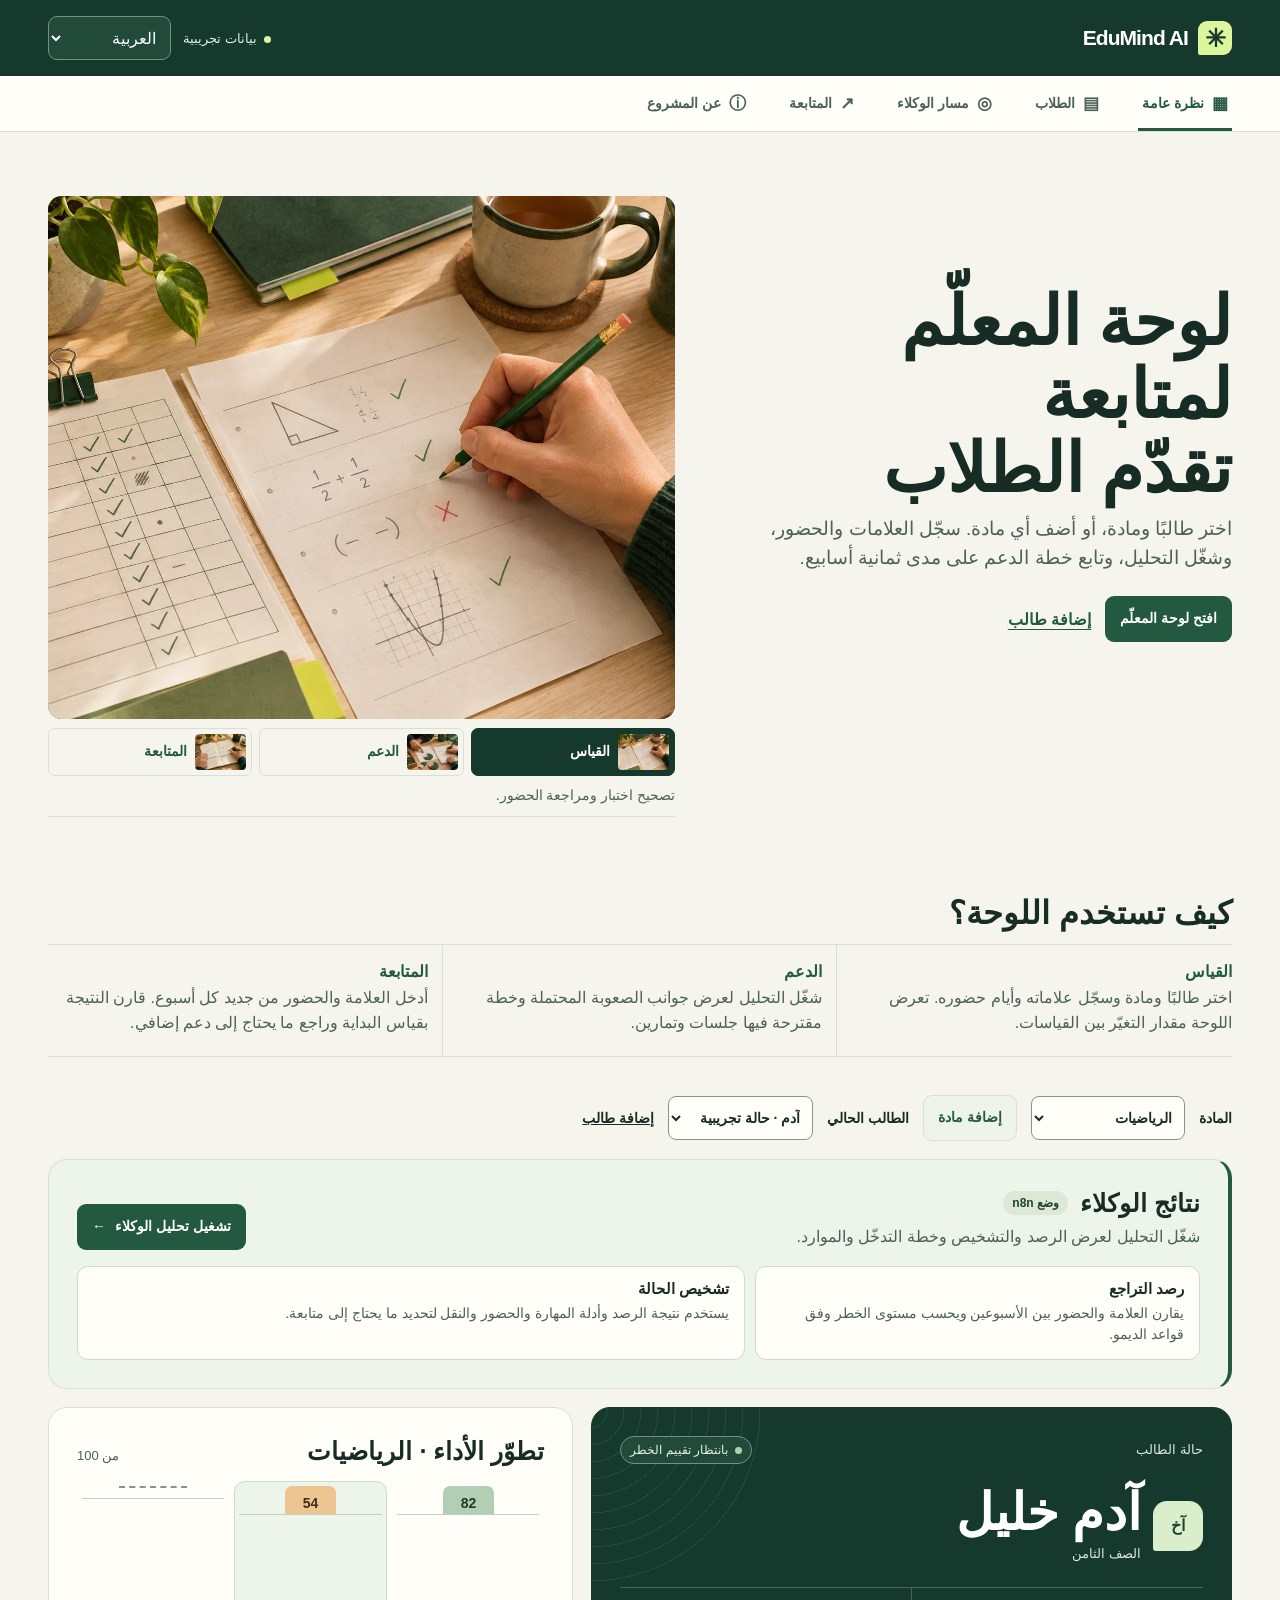
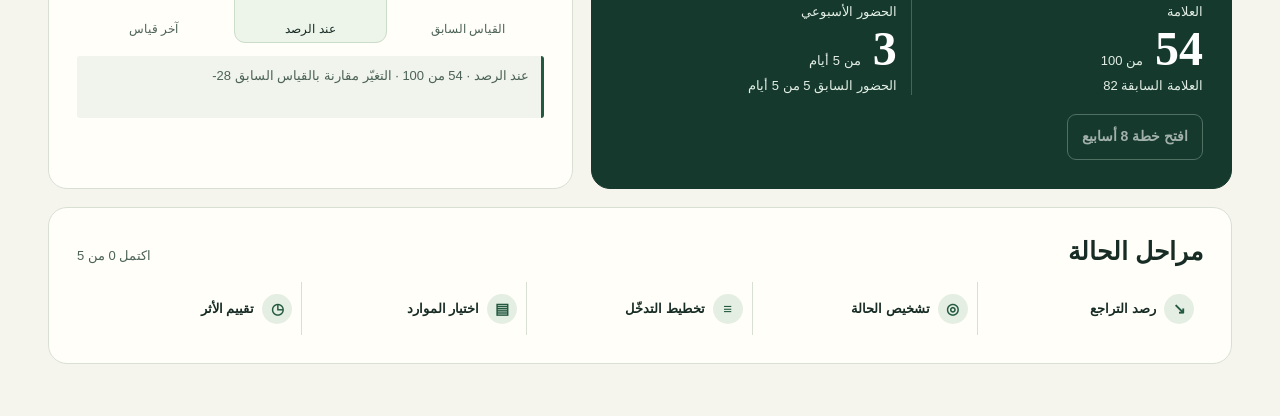
==== commit 54cedc67: "Support tracking student progress across school subjects" ====
--- a/index.html
+++ b/index.html
@@ -284,7 +284,7 @@
       display: flex; align-items: center; flex-wrap: wrap; gap: 8px 14px;
       margin-block: -6px 18px; font-size: 14px; font-weight: 750;
     }
-    .student-switch select { width: auto; max-width: 100%; min-width: 145px; }
+    .student-switch select { text-overflow: ellipsis; width: auto; max-width: 100%; min-width: 145px; }
     .student-form { margin-block-start: 12px; }
     .student-form fieldset { min-width: 0; margin: 0; border: 1px solid var(--line); border-radius: 10px; padding: 11px; }
     .student-form legend { padding-inline: 4px; font-size: 14px; font-weight: 750; }
@@ -400,7 +400,7 @@
     <div class="intro">
       <div class="intro-copy">
         <h1 id="heading" tabindex="-1">لوحة المعلّم لمتابعة تقدّم الطلاب</h1>
-        <p id="introduction">أدخل علامات الرياضيات وأيام الحضور لكل طالب. تساعدك اللوحة على اكتشاف التراجع، وتقترح خطة دعم لثمانية أسابيع تتابع أثرها أسبوعًا بأسبوع.</p>
+        <p id="introduction">اختر طالبًا ومادة، أو أضف أي مادة. سجّل العلامات والحضور، وشغّل التحليل، وتابع خطة الدعم على مدى ثمانية أسابيع.</p>
         <div class="cover-actions">
           <a class="button" id="jump-workspace" href="#workspace-start" data-copy="openWorkspace">افتح لوحة المعلّم</a>
           <a href="#students/new" data-copy="addStudent">إضافة طالب</a>
@@ -430,10 +430,30 @@
     <div id="workspace-start" tabindex="-1"></div>
 
     <div class="student-switch" id="student-switch">
+      <label for="subject-picker" data-copy="subject">المادة</label>
+      <select id="subject-picker"></select>
+      <button class="button subtle" id="add-subject" type="button" data-copy="addSubject">إضافة مادة</button>
       <label for="student-picker" data-copy="activeStudent">الطالب الحالي</label>
       <select id="student-picker"></select>
       <a href="#students/new" data-copy="addStudent">إضافة طالب</a>
     </div>
+
+    <dialog class="card student-dialog" id="subject-dialog" aria-labelledby="subject-title">
+      <div class="dialog-heading">
+        <h2 id="subject-title" data-copy="addSubject">إضافة مادة</h2>
+        <button class="dialog-close" id="close-subject" type="button" data-label="closeDialog">×</button>
+      </div>
+      <form class="student-form" id="subject-form">
+        <label><span data-copy="subjectName">اسم المادة</span><input id="subject-name" dir="auto" required maxlength="80"></label>
+        <p id="subject-error" class="form-error" role="alert"></p>
+        <button class="button" data-copy="addSubject">إضافة مادة</button>
+      </form>
+    </dialog>
+    <section class="card" id="empty-subject" aria-labelledby="empty-subject-title" hidden>
+      <h2 id="empty-subject-title" data-copy="emptySubject">لا توجد قياسات لهذه المادة</h2>
+      <p id="empty-subject-note"></p>
+      <a class="button" id="enter-baseline" href="#students/baseline"></a>
+    </section>
 
     <section class="card integration" id="integration" aria-labelledby="integration-title">
       <div class="integration-header">
@@ -490,7 +510,7 @@
         </div>
         <div class="metrics">
           <div class="metric">
-            <p data-copy="math">علامة الرياضيات</p>
+            <p data-copy="math">العلامة</p>
             <strong><bdi id="score">54</bdi> <small data-copy="scoreUnit">من 100</small></strong>
             <small id="scoreChange">العلامة السابقة 82</small>
           </div>
@@ -506,7 +526,7 @@
       </section>
 
       <section class="card trend" aria-labelledby="trend">
-        <div class="section-head"><h2 id="trend" data-copy="trend">أداء الرياضيات</h2><p data-copy="outOf">من 100</p></div>
+        <div class="section-head"><h2 id="trend" data-copy="trend">تطوّر الأداء</h2><p data-copy="outOf">من 100</p></div>
         <div class="chart" id="chart">
           <button class="chart-point" type="button" aria-pressed="false">
             <span class="plot"><span class="bar" id="previous-bar" style="--score:82">82</span></span>
@@ -554,25 +574,28 @@
           <h2 id="new-student-heading" data-copy="addStudent">إضافة طالب</h2>
           <button type="button" class="dialog-close" data-close="student-entry" data-label="closeDialog" aria-label="إغلاق">×</button>
         </div>
+        <p class="form-hint" id="entry-subject" dir="auto"></p>
         <form class="student-form" id="student-form" aria-describedby="measurement-help">
-          <label><span data-copy="studentCode">رمز الطالب</span><input id="new-code" dir="ltr" type="text" minlength="3" maxlength="24" pattern="[A-Za-z0-9_\-]{3,24}" placeholder="S-001" autocomplete="off" required></label>
+          <label id="entry-code-label"><span data-copy="studentCode">رمز الطالب</span><input id="new-code" dir="ltr" type="text" minlength="3" maxlength="24" pattern="[A-Za-z0-9_\-]{3,24}" placeholder="S-001" autocomplete="off" required></label>
           <p class="form-hint" id="measurement-help" data-copy="measurementHelp">خذ العلامة من اختبار قصير على المقياس نفسه، والحضور من سجلّ الأسبوع. 12 من 15 تساوي 80 من 100.</p>
           <fieldset><legend data-copy="previous">القياس السابق</legend>
             <div class="checkpoint-fields">
-              <label><span data-copy="math">علامة الرياضيات</span><input id="new-previous-score" type="number" min="0" max="100" step="1" required></label>
+              <label><span data-copy="math">العلامة</span><input id="new-previous-score" type="number" min="0" max="100" step="1" required></label>
               <label><span data-copy="attendance">الحضور الأسبوعي</span><input id="new-previous-days" type="number" min="0" max="5" step="1" required></label>
             </div>
           </fieldset>
           <fieldset><legend data-copy="baseline">خط الأساس</legend>
             <div class="checkpoint-fields">
-              <label><span data-copy="math">علامة الرياضيات</span><input id="new-current-score" type="number" min="0" max="100" step="1" required></label>
+              <label><span data-copy="math">العلامة</span><input id="new-current-score" type="number" min="0" max="100" step="1" required></label>
               <label><span data-copy="attendance">الحضور الأسبوعي</span><input id="new-current-days" type="number" min="0" max="5" step="1" required></label>
             </div>
           </fieldset>
           <fieldset><legend data-copy="optionalEvidence">أدلة اختيارية للتشخيص</legend>
             <div class="checkpoint-fields">
-              <label><span data-copy="quizCorrect">إجابات الكسور الصحيحة</span><input id="new-quiz-correct" type="number" min="0" max="100" step="1"></label>
-              <label><span data-copy="quizTotal">عدد أسئلة اختبار الكسور</span><input id="new-quiz-total" type="number" min="1" max="100" step="1"></label>
+              <label class="quiz-field"><span data-copy="quizCorrect">إجابات الكسور الصحيحة</span><input id="new-quiz-correct" type="number" min="0" max="100" step="1"></label>
+              <label class="quiz-field"><span data-copy="quizTotal">عدد أسئلة اختبار الكسور</span><input id="new-quiz-total" type="number" min="1" max="100" step="1"></label>
+              <label class="academic-field"><span data-copy="skill">المهارة التي تحتاج إلى دعم</span><input id="new-skill" maxlength="160" dir="auto"></label>
+              <label class="academic-field"><span data-copy="exercise">تمرين مقترح</span><input id="new-exercise" maxlength="280" dir="auto"></label>
               <label><span data-copy="busDays">أيام الغياب المتزامنة مع تأخّر الحافلة</span><input id="new-bus" type="number" min="0" max="5" step="1"></label>
             </div>
           </fieldset>
@@ -587,7 +610,7 @@
         </div>
         <p class="form-hint" id="profile-progress"></p>
         <div class="comparison">
-          <div><p data-copy="math">علامة الرياضيات</p><strong id="profile-score"></strong></div>
+          <div><p data-copy="math">العلامة</p><strong id="profile-score"></strong></div>
           <div><p data-copy="attendance">الحضور الأسبوعي</p><strong id="profile-days"></strong></div>
         </div>
         <button class="button" type="button" id="open-profile" data-copy="openProfile">افتح بطاقة الطالب</button>
@@ -614,6 +637,14 @@
             </details>
           </li>
           <li data-resource="review-checklist" data-copy="reviewChecklist">راجع آخر اختبار وحدّد سؤالًا يحتاج الطالب إلى إعادة حلّه.</li>
+          <li data-resource="subject-exercise">
+            <p id="exercise-guidance" dir="auto"></p>
+            <form class="student-form" id="exercise-form">
+              <label><span data-copy="exercise">تمرين مقترح</span><input id="edit-exercise" maxlength="280" dir="auto"></label>
+              <button class="button subtle" data-copy="saveExercise">حفظ التمرين</button>
+              <p id="exercise-status" role="status"></p>
+            </form>
+          </li>
         </ul>
       </section>
     </section>
@@ -625,7 +656,7 @@
         <a class="button subtle" id="backToWorkflow" href="#workflow" data-copy="openWorkflow">انتقل إلى مسار الوكلاء</a>
         <form class="checkpoint-form" id="checkpoint-form" hidden>
           <div class="checkpoint-fields">
-            <label><span data-copy="math">علامة الرياضيات</span><input id="checkpoint-score" type="number" min="0" max="100" step="1" required></label>
+            <label><span data-copy="math">العلامة</span><input id="checkpoint-score" type="number" min="0" max="100" step="1" required></label>
             <label><span data-copy="attendance">الحضور الأسبوعي</span><input id="checkpoint-attendance" type="number" min="0" max="5" step="1" required></label>
           </div>
           <p class="form-hint" id="checkpoint-source"></p>
@@ -636,7 +667,7 @@
         <section class="card report" aria-labelledby="comparison">
           <div class="section-head"><h2 id="comparison" tabindex="-1"></h2><p id="evaluation-source"></p></div>
           <div class="comparison">
-            <div><p data-copy="math">علامة الرياضيات</p><strong><bdi id="math-comparison"></bdi></strong><small id="math-delta"></small></div>
+            <div><p data-copy="math">العلامة</p><strong><bdi id="math-comparison"></bdi></strong><small id="math-delta"></small></div>
             <div><p data-copy="attendance">الحضور الأسبوعي</p><strong><bdi id="attendance-comparison"></bdi></strong><small id="attendance-delta"></small></div>
           </div>
           <a class="button subtle" href="#overview" data-copy="openOverview">العودة إلى النظرة العامة</a>
@@ -656,34 +687,53 @@
       <img src="academic-support.webp" alt="" width="1500" height="1000" loading="lazy">
       <section aria-labelledby="about-usage">
         <h2 id="about-usage" data-copy="aboutUsage">كيف يساعد المعلّم؟</h2>
-        <p data-copy="aboutDetails">يسجّل المعلّم علامات الرياضيات وأيام الحضور لكل طالب. تُظهر اللوحة التغيّر في النتائج وتقترح تمارين وجلسات دعم على مدى ثمانية أسابيع. يراجع المعلّم الاقتراحات ويختار ما يناسب الطالب، ثم يقارن نتائجه كل أسبوع.</p>
+        <p data-copy="aboutDetails">لكل طالب ملف واحد. تُحفظ العلامات والحضور والأدلة والتمارين والقياسات الأسبوعية لكل مادة على حدة. اقترح تمرينًا يناسب المادة وقارن النتائج بخط الأساس على مدى ثمانية أسابيع.</p>
         <div class="actions">
-          <a class="button" href="https://github.com/momenarman-max/EduMind-AI" data-copy="aboutRepository">كود المشروع على GitHub</a>
+          <a class="button" href="#overview" data-copy="aboutDemo">افتح لوحة المشروع</a>
+          <a class="button subtle" href="https://github.com/momenarman-max/EduMind-AI" data-copy="aboutRepository">كود المشروع على GitHub</a>
           <a class="button subtle" href="n8n-flow.html" data-copy="workflowMap">شاهد مخطط n8n</a>
         </div>
       </section>
+      <div class="about-notes">
+        <section aria-labelledby="about-try">
+          <h2 id="about-try" data-copy="aboutTry">جرّب بحالة آدم</h2>
+          <p data-copy="aboutTryText">اختر الرياضيات وشغّل التحليل على حالة آدم التجريبية. راجع خطة الدعم، ثم أدخل علامة وحضورًا جديدين في «المتابعة» لترى الفرق عن قياس البداية.</p>
+        </section>
+        <section aria-labelledby="about-tech">
+          <h2 id="about-tech" data-copy="aboutTech">التقنيات وطريقة التشغيل</h2>
+          <p data-copy="aboutTechText">يعمل هذا العرض في المتصفح بالعربية والإنجليزية والأوكرانية. تبقى رموز الطلاب وقياسات المواد والتمارين في المتصفح الذي أُدخلت فيه.</p>
+          <a href="https://github.com/momenarman-max/EduMind-AI/blob/main/n8n/README.md" data-copy="aboutDocs">دليل تشغيل المشروع</a>
+        </section>
+      </div>
     </div>
     <div id="announcement" class="sr-only" role="status"></div>
   </main>
   <script src="detection.js"></script>
   <script src="diagnosis.js"></script>
   <script src="intervention.js"></script>
+  <script src="subjects.js"></script>
   <script>
     const copy = {
       ar: {
         skip: 'انتقل إلى المحتوى', language: 'لغة الواجهة', navigation: 'أقسام اللوحة',
         demo: 'بيانات تجريبية', overview: 'نظرة عامة', workflow: 'مسار الوكلاء', followup: 'المتابعة',
         about: 'عن المشروع',
-        aboutIntro: 'EduMind AI مشروع أكاديمي يساعد المعلّمين على اكتشاف تراجع الطلاب في الرياضيات مبكرًا ومتابعة أثر الدعم مع الوقت.',
+        aboutIntro: 'EduMind AI مشروع أكاديمي يساعد المعلّمين على اكتشاف تراجع الطلاب في أي مادة مبكرًا ومتابعة أثر الدعم مع الوقت.',
         aboutUsage: 'كيف يساعد المعلّم؟',
-        aboutDetails: 'يسجّل المعلّم علامات الرياضيات وأيام الحضور لكل طالب. تُظهر اللوحة التغيّر في النتائج وتقترح تمارين وجلسات دعم على مدى ثمانية أسابيع. يراجع المعلّم الاقتراحات ويختار ما يناسب الطالب، ثم يقارن نتائجه كل أسبوع.',
+        aboutDetails: 'لكل طالب ملف واحد. تُحفظ العلامات والحضور والأدلة والتمارين والقياسات الأسبوعية لكل مادة على حدة. اقترح تمرينًا يناسب المادة وقارن النتائج بخط الأساس على مدى ثمانية أسابيع.',
         aboutRepository: 'كود المشروع على GitHub',
+        aboutDemo: 'افتح لوحة المشروع',
+        aboutTry: 'جرّب بحالة آدم',
+        aboutTryText: 'اختر الرياضيات وشغّل التحليل على حالة آدم التجريبية. راجع خطة الدعم، ثم أدخل علامة وحضورًا جديدين في «المتابعة» لترى الفرق عن قياس البداية.',
+        aboutTech: 'التقنيات وطريقة التشغيل',
+        aboutTechText: 'يعمل هذا العرض في المتصفح بالعربية والإنجليزية والأوكرانية. تبقى رموز الطلاب وقياسات المواد والتمارين في المتصفح الذي أُدخلت فيه.',
+        aboutDocs: 'دليل تشغيل المشروع',
         coverHeading: "لوحة المعلّم لمتابعة تقدّم الطلاب",
         openWorkspace: "افتح لوحة المعلّم",
         closeDialog: "إغلاق النافذة",
         chapterControls: "صور مراحل المتابعة",
         guideTitle: "كيف تستخدم اللوحة؟",
-        coverCaptions: ["تصحيح اختبار الرياضيات ومراجعة الحضور.", "شرح الكسور للطالب والتمرّن معًا.", "مقارنة نتائج الطالب من أسبوع إلى آخر."],
+        coverCaptions: ["تصحيح اختبار ومراجعة الحضور.", "شرح مهارة للطالب والتمرّن معًا.", "مقارنة نتائج الطالب من أسبوع إلى آخر."],
         searchStudents: "ابحث باسم الحالة أو رمز الطالب",
         rosterViews: "عرض سجل الطلاب",
         galleryView: "البطاقات",
@@ -691,7 +741,7 @@
         indexView: "الفهرس",
         openProfile: "افتح بطاقة الطالب",
         noSearchResults: "ما في نتائج لهذا البحث.",
-        coverChapters: [["القياس","اختر طالبًا وسجّل علاماته في الرياضيات وأيام حضوره. تعرض اللوحة مقدار التغيّر بين القياسات."],["الدعم","شغّل التحليل لعرض جوانب الصعوبة المحتملة وخطة مقترحة فيها جلسات وتمارين."],["المتابعة","أدخل العلامة والحضور من جديد كل أسبوع. قارن النتيجة بقياس البداية وراجع ما يحتاج إلى دعم إضافي."]],
+        coverChapters: [["القياس","اختر طالبًا ومادة وسجّل علاماته وأيام حضوره. تعرض اللوحة مقدار التغيّر بين القياسات."],["الدعم","شغّل التحليل لعرض جوانب الصعوبة المحتملة وخطة مقترحة فيها جلسات وتمارين."],["المتابعة","أدخل العلامة والحضور من جديد كل أسبوع. قارن النتيجة بقياس البداية وراجع ما يحتاج إلى دعم إضافي."]],
         workflowMap: 'شاهد مخطط n8n',
         hostedMode: ['تشغيل متصفحي', 'تعمل قواعد الوكلاء في هذا المتصفح. القياسات المدخلة تبقى فيه.'],
         loadShared: "تحميل سجل Google Sheets",
@@ -769,7 +819,7 @@
         roadmapReady: 'سجّل قياسات الأسبوع ثم قيّمها لتحديث خطة المتابعة.',
         roadmapComplete: "اكتملت متابعة 8 أسابيع.",
         evaluating: "جارٍ تقييم الأسبوع…", evaluationError: "تعذّر تقييم هذا الأسبوع. أعد المحاولة.",
-        evaluationResult: (score, days) => 'الرياضيات ' + score + ' من 100، والحضور ' + days + ' من 5 أيام.',
+        evaluationResult: (score, days) => 'العلامة ' + score + ' من 100، والحضور ' + days + ' من 5 أيام.',
         sinceDetection: 'التغيّر منذ الرصد',
         connection: {
           ready: ['وضع n8n', 'شغّل التحليل لعرض الرصد والتشخيص وخطة التدخّل والموارد.'],
@@ -778,12 +828,12 @@
           local: ['عرض محلي', 'يعمل الحساب في المتصفح. افتح اللوحة المتصلة لتشغيل المسار عبر n8n.'],
           error: ['تعذّر تنفيذ التحليل', 'لم تصل نتيجة صالحة من n8n. أعد تشغيل التحليل للمحاولة مرة أخرى.'],
         },
-        heading: 'لوحة المعلّم', overviewIntro: 'أدخل علامات الرياضيات وأيام الحضور لكل طالب. تساعدك اللوحة على اكتشاف التراجع، وتقترح خطة دعم لثمانية أسابيع تتابع أثرها أسبوعًا بأسبوع.',
+        heading: 'لوحة المعلّم', overviewIntro: 'اختر طالبًا ومادة، أو أضف أي مادة. سجّل العلامات والحضور، وشغّل التحليل، وتابع خطة الدعم على مدى ثمانية أسابيع.',
         workflowIntro: 'اختر أي وكيل للاطّلاع على مهمته ونتيجة عمله.',
         followupIntro: 'تابع العلامة والحضور أسبوعيًا واضبط خطة الدعم حسب النتائج.',
         caseLabel: 'حالة الطالب', student: 'آدم خليل', initials: 'آخ', grade: 'الصف الثامن',
         risks: { pending: 'بانتظار تقييم الخطر', high: 'خطر مرتفع عند الرصد', watch: 'يحتاج إلى متابعة', low: 'خطر منخفض وفق قواعد الرصد' },
-        detectionResult: (math, attendance, risk) => 'تغيّر علامة الرياضيات: ' + math + ' نقطة. تغيّر الحضور: ' + attendance + ' يوم. ' + risk + '.',
+        detectionResult: (math, attendance, risk) => 'تغيّر العلامة: ' + math + ' نقطة. تغيّر الحضور: ' + attendance + ' يوم. ' + risk + '.',
         fractionClue: (correct, total) => 'كانت الإجابات الصحيحة ' + correct + ' من ' + total + ' في اختبار الكسور. تشير النتيجة إلى حاجة لدعم في الكسور.',
         learningAssessment: {
           'no-signal': 'لم تُشر نتيجة اختبار الكسور إلى حاجة لدعم إضافي في هذا التقييم.',
@@ -796,10 +846,10 @@
           unknown: 'لا توجد بيانات نقل لهذه الحالة.',
           skipped: '',
         },
-        math: 'علامة الرياضيات', attendance: 'الحضور الأسبوعي',
+        math: 'العلامة', attendance: 'الحضور الأسبوعي',
         scoreUnit: 'من 100', daysUnit: 'من 5 أيام', scoreBefore: score => 'العلامة السابقة ' + score,
         daysBefore: days => 'الحضور السابق ' + days + ' من 5 أيام',
-        trend: 'أداء الرياضيات', outOf: 'من 100', previous: 'القياس السابق', detected: 'عند الرصد',
+        trend: 'تطوّر الأداء', outOf: 'من 100', previous: 'القياس السابق', detected: 'عند الرصد',
         latestMeasurement: 'آخر قياس', casePath: 'مراحل الحالة', stages: 'مراحل التحليل',
         run: 'تشغيل تحليل الوكلاء', running: 'التحليل جارٍ…', replay: 'إعادة تشغيل التحليل',
         openFollowup: 'افتح خطة 8 أسابيع', openWorkflow: 'انتقل إلى مسار الوكلاء',
@@ -813,7 +863,7 @@
         ready: 'اكتمل التحليل. خطة الدعم لثمانية أسابيع جاهزة.',
         agents: [
           ['رصد التراجع', 'يقارن العلامة والحضور بين الأسبوعين ويحسب مستوى الخطر وفق قواعد الديمو.'],
-          ['تشخيص الحالة', 'يستخدم نتيجة الرصد وبيانات اختبار الكسور والنقل لتحديد ما يحتاج إلى متابعة.'],
+          ['تشخيص الحالة', 'يستخدم نتيجة الرصد وأدلة المهارة والحضور والنقل لتحديد ما يحتاج إلى متابعة.'],
           ['تخطيط التدخّل', 'يضع جدولًا لجلسات الدعم بناءً على التشخيص.'],
           ['اختيار الموارد', 'يقترح مواد تدريبية تناسب خطة الدعم.'],
           ['تقييم الأثر', 'يقارن القياس الأسبوعي ببيانات الرصد ويحدّث خطة الدعم.']
@@ -821,10 +871,16 @@
       },
       en: {
         about: 'About the project',
-        aboutIntro: 'EduMind AI is an academic project that helps teachers spot setbacks in mathematics early and see how students respond to support over time.',
+        aboutIntro: 'EduMind AI is an academic project that helps teachers spot setbacks in any subject early and see how students respond to support over time.',
         aboutUsage: 'How does it help teachers?',
-        aboutDetails: 'Teachers record each student’s math scores and attendance. The dashboard shows what changed and suggests eight weeks of exercises and support sessions. Teachers review the suggestions, choose what fits each student, and compare results each week.',
+        aboutDetails: 'Each student has one profile. Scores, attendance, evidence, exercises, and weekly measurements are saved separately for each subject. Choose an exercise that fits the subject and compare results to the baseline over eight weeks.',
         aboutRepository: 'Project code on GitHub',
+        aboutDemo: 'Open the project dashboard',
+        aboutTry: 'Try the sample student case',
+        aboutTryText: 'Select Mathematics and run the analysis on the sample student. Review the support plan, then enter a new score and attendance in Follow up to see how they compare with the starting point.',
+        aboutTech: 'Technology and setup',
+        aboutTechText: 'This public demo runs in the browser in Arabic, English, and Ukrainian. Student codes, subject measurements, and exercises stay in the browser where they were entered.',
+        aboutDocs: 'Project setup guide',
         skip: 'Skip to content', language: 'Interface language', navigation: 'Dashboard sections',
         demo: 'Demo data', overview: 'Overview', workflow: 'Agent workflow', followup: 'Follow-up',
         coverHeading: "Track your students’ progress",
@@ -832,7 +888,7 @@
         closeDialog: "Close dialog",
         chapterControls: "Images of each workflow step",
         guideTitle: "How the dashboard works",
-        coverCaptions: ["Marking a math quiz and checking attendance.", "Working through fractions with a student.", "Comparing a student’s results week by week."],
+        coverCaptions: ["Marking a quiz and checking attendance.", "Practicing a skill with a student.", "Comparing a student’s results week by week."],
         searchStudents: "Search by case name or student code",
         rosterViews: "Student directory views",
         galleryView: "Cards",
@@ -840,7 +896,7 @@
         indexView: "Index",
         openProfile: "Open student dashboard",
         noSearchResults: "No cases match this search.",
-        coverChapters: [["Measure","Choose a student and log their math scores and days attended. The dashboard shows what changed between entries."],["Support","Run the analysis to see where the student may be struggling and get a suggested plan with sessions and exercises."],["Follow up","Enter updated scores and attendance each week. Compare them with the starting point and review where the student needs more support."]],
+        coverChapters: [["Measure","Choose a student and a subject, then log scores and days attended. The dashboard shows what changed between entries."],["Support","Run the analysis to see where the student may be struggling and get a suggested plan with sessions and exercises."],["Follow up","Enter updated scores and attendance each week. Compare them with the starting point and review where the student needs more support."]],
         workflowMap: 'View the n8n workflow',
         hostedMode: ['Browser mode', 'Agent rules run in this browser. Measurements are kept here.'],
         loadShared: "Load Google Sheets roster",
@@ -902,7 +958,7 @@
         planFocus: {
           fractions: 'Practice finding common denominators and adding fractions.',
           review: 'Review errors on the latest quiz and identify the skill that needs support.',
-          monitor: 'Check the math score and attendance at the next measurement.',
+          monitor: 'Check the score and attendance at the next measurement.',
           'word-problems': 'Focus the next support sessions on word problems that involve adding fractions.',
           'mixed-review': "Review a mixed set of fraction problems and practice recurring errors.",
           independent: "Solve a set of problems independently and explain the method.",
@@ -918,7 +974,7 @@
         roadmapReady: 'Record this week’s measurements, then evaluate them to update the support plan.',
         roadmapComplete: "All 8 weeks of follow-up are complete.",
         evaluating: "Evaluating the week…", evaluationError: "The weekly evaluation failed. Try again.",
-        evaluationResult: (score, days) => 'Math: ' + score + ' out of 100. Attendance: ' + days + ' out of 5 days.',
+        evaluationResult: (score, days) => 'Score: ' + score + ' out of 100. Attendance: ' + days + ' out of 5 days.',
         sinceDetection: 'Change since detection',
         connection: {
           ready: ['n8n mode', 'Run the analysis to see detection, diagnosis, the intervention plan and learning resources.'],
@@ -927,12 +983,12 @@
           local: ['Local preview', 'The analysis runs in your browser. Open the connected dashboard to run it through n8n.'],
           error: ['Analysis unavailable', 'n8n did not return a valid result. Run the analysis again to retry.'],
         },
-        heading: 'Teacher dashboard', overviewIntro: 'Enter each student’s math scores and days attended. The teacher dashboard helps you spot setbacks, suggests an eight-week support plan, and lets you track progress each week.',
+        heading: 'Teacher dashboard', overviewIntro: 'Choose a student and a subject, or add any subject. Log scores and attendance, run the analysis, and track an eight-week support plan.',
         workflowIntro: 'Select an agent to see its role and findings.',
         followupIntro: 'Review the changes in scores and attendance and see the updated support plan.',
         caseLabel: 'Student case', student: 'Adam Khalil', initials: 'AK', grade: 'Eighth grade',
         risks: { pending: 'Risk assessment pending', high: 'High risk at detection', watch: 'Needs monitoring', low: 'Low risk under detection rules' },
-        detectionResult: (math, attendance, risk) => 'Change in math score: ' + math + ' points. Change in attendance: ' + attendance + ' days. ' + risk + '.',
+        detectionResult: (math, attendance, risk) => 'Change in score: ' + math + ' points. Change in attendance: ' + attendance + ' days. ' + risk + '.',
         fractionClue: (correct, total) => 'The student answered ' + correct + ' of ' + total + ' fraction questions correctly. The result indicates a need for fraction practice.',
         learningAssessment: {
           'no-signal': 'The quiz did not indicate a need for additional fraction practice under the demo rules.',
@@ -945,10 +1001,10 @@
           unknown: 'The case has no transit data.',
           skipped: '',
         },
-        math: 'Math score', attendance: 'Weekly attendance',
+        math: 'Score', attendance: 'Weekly attendance',
         scoreUnit: '/ 100', daysUnit: '/ 5 days', scoreBefore: score => 'Previous score: ' + score,
         daysBefore: days => 'Previous attendance: ' + days + ' of 5 days',
-        trend: 'Math performance', outOf: 'Out of 100', previous: 'Previous score', detected: 'At detection',
+        trend: 'Score trend', outOf: 'Out of 100', previous: 'Previous score', detected: 'At detection',
         latestMeasurement: 'Latest measurement', casePath: 'Case stages', stages: 'Analysis stages',
         run: 'Run agent analysis', running: 'Analyzing…', replay: 'Run analysis again',
         openFollowup: 'Open the 8-week plan', openWorkflow: 'Go to agent workflow',
@@ -961,8 +1017,8 @@
         inProgress: 'The weekly support plan will be available when the analysis finishes.',
         ready: 'The analysis is complete. The eight-week support plan is ready.',
         agents: [
-          ['Detect a decline', 'Compares math scores and attendance across the two weeks and calculates risk using the demo rules.'],
-          ['Diagnose the case', 'Uses the detection result, fraction quiz and transit records to identify what needs follow-up.'],
+          ['Detect a decline', 'Compares scores and attendance across the two weeks and calculates risk using the demo rules.'],
+          ['Diagnose the case', 'Uses the detection result, skill evidence and transit records to identify what needs follow-up.'],
           ['Plan an intervention', 'Schedules support sessions based on the diagnosis.'],
           ['Select resources', 'Suggests practice materials for the support plan.'],
           ['Evaluate the impact', 'Compares weekly measurements with baseline data and updates the support plan.']
@@ -970,10 +1026,16 @@
       },
       uk: {
         about: 'Про проєкт',
-        aboutIntro: 'EduMind AI — навчальний проєкт, який допомагає вчителям вчасно помічати зниження успішності з математики й оцінювати результати підтримки.',
+        aboutIntro: 'EduMind AI — навчальний проєкт, який допомагає вчителям вчасно помічати зниження успішності з будь-якого предмета й оцінювати результати підтримки.',
         aboutUsage: 'Як це допомагає вчителям?',
-        aboutDetails: 'Учителі вносять оцінки з математики й відвідуваність кожного учня. Панель показує зміни та пропонує вправи й заняття на вісім тижнів. Учителі обирають доречні рекомендації та щотижня порівнюють результати.',
+        aboutDetails: 'Кожен учень має один профіль. Оцінки, відвідуваність, спостереження, вправи й щотижневі показники зберігаються окремо для кожного предмета. Доберіть відповідну вправу й порівнюйте результати з початковими протягом восьми тижнів.',
         aboutRepository: 'Код проєкту на GitHub',
+        aboutDemo: 'Відкрити панель проєкту',
+        aboutTry: 'Спробуйте навчальний приклад',
+        aboutTryText: 'Оберіть математику й запустіть аналіз для демонстраційного учня. Перегляньте план підтримки, а потім оновіть оцінку й відвідуваність у розділі «Прогрес», щоб порівняти їх із початковими показниками.',
+        aboutTech: 'Технології та налаштування',
+        aboutTechText: 'Ця демонстраційна версія працює в браузері арабською, англійською й українською. Коди учнів, показники з предметів і вправи зберігаються в браузері, де їх внесли.',
+        aboutDocs: 'Посібник із налаштування',
         skip: 'Перейти до вмісту', language: 'Мова інтерфейсу', navigation: 'Розділи панелі',
         demo: 'Демонстраційні дані', overview: 'Огляд', workflow: 'Робота агентів', followup: 'Прогрес',
         coverHeading: "Відстежуйте прогрес учнів",
@@ -988,8 +1050,8 @@
         openProfile: "Відкрити картку учня",
         noSearchResults: "За цим запитом записів немає.",
         guideTitle: "Як працює панель",
-        coverCaptions: ["Перевірка роботи з математики та відвідуваності.", "Спільна робота з учнем над дробами.", "Порівняння результатів учня за тижнями."],
-        coverChapters: [["Вимірювання","Оберіть учня та внесіть оцінки з математики й кількість відвіданих днів. Панель покаже, що змінилося."],["Підтримка","Запустіть аналіз, щоб побачити можливі труднощі й отримати план занять і вправ."],["Прогрес","Щотижня оновлюйте оцінку й відвідуваність. Порівнюйте їх із початковими показниками та визначайте, де потрібна додаткова підтримка."]],
+        coverCaptions: ["Перевірка роботи та відвідуваності.", "Спільне відпрацювання навички з учнем.", "Порівняння результатів учня за тижнями."],
+        coverChapters: [["Вимірювання","Оберіть учня й предмет та внесіть оцінки й кількість відвіданих днів. Панель покаже, що змінилося."],["Підтримка","Запустіть аналіз, щоб побачити можливі труднощі й отримати план занять і вправ."],["Прогрес","Щотижня оновлюйте оцінку й відвідуваність. Порівнюйте їх із початковими показниками та визначайте, де потрібна додаткова підтримка."]],
         workflowMap: 'Переглянути схему n8n',
         hostedMode: ['Режим браузера', 'Правила агентів працюють у браузері. Введені показники зберігаються тут.'],
         loadShared: "Завантажити список із Google Sheets",
@@ -1051,7 +1113,7 @@
         planFocus: {
           fractions: 'Потренуйтеся зводити дроби до спільного знаменника й додавати їх.',
           review: 'Розберіть помилки з останнього тесту й визначте, яка навичка потребує підтримки.',
-          monitor: 'Перевірте оцінку з математики й відвідуваність під час наступного оцінювання.',
+          monitor: 'Перевірте оцінку й відвідуваність під час наступного оцінювання.',
           'word-problems': 'На наступних заняттях зосередьтеся на текстових задачах на додавання дробів.',
           'mixed-review': "Розв’яжіть різні задачі на дроби й попрацюйте над типовими помилками.",
           independent: "Самостійно розв’яжіть кілька задач і поясніть спосіб розв’язання.",
@@ -1076,12 +1138,12 @@
           local: ['Локальний перегляд', 'Аналіз виконується в браузері. Відкрийте підключену панель, щоб запустити його через n8n.'],
           error: ['Аналіз недоступний', 'n8n не повернув дійсного результату. Запустіть аналіз ще раз.'],
         },
-        heading: 'Панель учителя', overviewIntro: 'Внесіть оцінки з математики та кількість відвіданих днів кожного учня. Панель учителя допоможе виявити спад, запропонує план підтримки на вісім тижнів і покаже щотижневий прогрес.',
+        heading: 'Панель учителя', overviewIntro: 'Оберіть учня й предмет або додайте будь-який предмет. Внесіть оцінки й відвідуваність, запустіть аналіз і відстежуйте виконання восьмитижневого плану підтримки.',
         workflowIntro: 'Виберіть агента, щоб переглянути його завдання та висновки.',
         followupIntro: 'Перегляньте зміни в успішності й відвідуваності та оновлений план підтримки.',
         caseLabel: 'Профіль учня', student: 'Адам Халіль', initials: 'АХ', grade: '8-й клас',
         risks: { pending: 'Очікується оцінка ризику', high: 'Високий ризик на момент оцінки', watch: 'Потрібне спостереження', low: 'Низький ризик за правилами оцінювання' },
-        detectionResult: (math, attendance, risk) => 'Зміна оцінки з математики: ' + math + ' (бали). Зміна відвідуваності: ' + attendance + ' (дні). ' + risk + '.',
+        detectionResult: (math, attendance, risk) => 'Зміна оцінки: ' + math + ' (бали). Зміна відвідуваності: ' + attendance + ' (дні). ' + risk + '.',
         fractionClue: (correct, total) => 'Правильно виконано ' + correct + ' із ' + total + ' завдань на дроби. Результат вказує на потребу попрацювати з дробами.',
         learningAssessment: {
           'no-signal': 'За демонстраційними правилами тест не вказав на потребу в додаткових вправах на дроби.',
@@ -1094,10 +1156,10 @@
           unknown: 'У даних учня немає відомостей про транспорт.',
           skipped: '',
         },
-        math: 'Оцінка з математики', attendance: 'Відвідуваність за тиждень',
+        math: 'Оцінка', attendance: 'Відвідуваність за тиждень',
         scoreUnit: 'зі 100', daysUnit: 'з 5 днів', scoreBefore: score => 'Попередня оцінка: ' + score,
         daysBefore: days => 'Раніше: ' + days + ' з 5 днів',
-        trend: 'Успішність із математики', outOf: 'Зі 100 балів', previous: 'Попередня оцінка', detected: 'На момент виявлення',
+        trend: 'Динаміка успішності', outOf: 'Зі 100 балів', previous: 'Попередня оцінка', detected: 'На момент виявлення',
         latestMeasurement: 'Останній показник', casePath: 'Етапи роботи з учнем', stages: 'Етапи аналізу',
         run: 'Запустити аналіз агентів', running: 'Триває аналіз…', replay: 'Запустити аналіз знову',
         openFollowup: 'Відкрити план на 8 тижнів', openWorkflow: 'Перейти до роботи агентів',
@@ -1110,14 +1172,16 @@
         inProgress: 'Щотижневий план підтримки з’явиться після завершення аналізу.',
         ready: 'Аналіз завершено. План підтримки на 8 тижнів готовий.',
         agents: [
-          ['Виявлення спаду', 'Порівнює оцінки з математики й відвідуваність за два тижні та визначає рівень ризику за демонстраційними правилами.'],
-          ['Аналіз причин', 'Використовує оцінку ризику, тест на дроби й записи про транспорт, щоб визначити, що потребує уваги.'],
+          ['Виявлення спаду', 'Порівнює оцінки й відвідуваність за два тижні та визначає рівень ризику за демонстраційними правилами.'],
+          ['Аналіз причин', 'Використовує оцінку ризику, спостереження щодо навичок і записи про транспорт, щоб визначити, що потребує уваги.'],
           ['Планування підтримки', 'Складає розклад занять з урахуванням висновків аналізу.'],
           ['Добір матеріалів', 'Пропонує навчальні матеріали для виконання плану підтримки.'],
           ['Оцінювання результатів', 'Порівнює щотижневі показники з початковими й оновлює план підтримки.']
         ]
       }
     };
+
+    installSubjectCopy(copy);
 
     const demoStudent = {
       code: '',
@@ -1134,16 +1198,28 @@
     const studentPrefix = 'edumind-student:';
     const validStudentCode = /^[A-Z0-9_-]{3,24}$/;
 
+    const demoKey = 'edumind-math-demo';
+    const customSubjects = readCustomSubjects();
+    let subject = 'mathematics';
+    let preferredStudent = '';
+    try {
+      const savedSubject = sessionStorage.getItem('edumind-subject');
+      if (Object.hasOwn(commonSubjects, savedSubject) || customSubjects.some(item => item.id === savedSubject)) subject = savedSubject;
+      preferredStudent = sessionStorage.getItem('edumind-active-student') ?? '';
+    } catch {
+      // The current page works without session storage.
+    }
+
+    function subjectName(id = subject) {
+      return commonSubjects[id]?.[language] ?? customSubjects.find(item => item.id === id)?.name ?? '';
+    }
+
     function getStudents() {
       try {
         return Object.keys(localStorage).filter(key => key.startsWith(studentPrefix)).flatMap(key => {
           try {
-            const record = JSON.parse(localStorage.getItem(key));
-            if (!validStudentCode.test(record.code) || key !== studentPrefix + record.code) return [];
-            const observations = readObservations(record.observations);
-            observations.evidence = readDiagnosisEvidence(record.observations.evidence, observations.current.attendedDays);
-            const checkpoints = readCheckpoints(record, observations.current, readObservations);
-            return [{ code: record.code, observations, checkpoints }];
+            const { code } = JSON.parse(localStorage.getItem(key));
+            return typeof code === 'string' && validStudentCode.test(code) && key === studentPrefix + code ? [{ code }] : [];
           } catch {
             return [];
           }
@@ -1153,28 +1229,57 @@
       }
     }
 
+    function subjectRecord(student) {
+      if (student.source === 'sheets') return subject === 'mathematics' ? student : null;
+      if (!student.code && subject !== 'mathematics') return null;
+      try {
+        const key = student.code ? studentPrefix + student.code : demoKey;
+        const profile = JSON.parse(localStorage.getItem(key));
+        return profile?.subjects?.[subject] ??
+          (subject === 'mathematics' && profile?.observations ? profile : null) ??
+          (!student.code ? demoStudent : null);
+      } catch {
+        return student.code ? null : demoStudent;
+      }
+    }
+
+    function saveSubjectRecord(student, expected, next) {
+      const key = student.code ? studentPrefix + student.code : demoKey;
+      const profile = JSON.parse(localStorage.getItem(key)) ?? { code: student.code };
+      const current = subjectRecord(student);
+      if (JSON.stringify(current) !== JSON.stringify(expected)) return false;
+      localStorage.setItem(key, JSON.stringify({
+        ...profile,
+        subjects: { ...profile.subjects, [subject]: next },
+      }));
+      return true;
+    }
+
+    function subjectCheckpoints(record) {
+      return record ? readCheckpoints(record, record.observations.current, readObservations) : [];
+    }
+
     let roster = getStudents();
     let sharedRoster = [];
     let sharedState = '';
     const selectorValue = student => student.source === 'sheets' ? 'sheet:' + student.code : student.code;
-    let activeStudent = demoStudent;
-    let preferredStudent = '';
-    try {
-      preferredStudent = sessionStorage.getItem('edumind-active-student') ?? '';
-      activeStudent = roster.find(record => record.code === preferredStudent) ?? demoStudent;
-    } catch {
-      // Selection still works for the current page.
-    }
-    let observations = activeStudent.observations;
-
+    let activeStudent = roster.find(record => record.code === preferredStudent) ?? demoStudent;
+    let activeRecord = subjectRecord(activeStudent);
+    let observations = activeRecord?.observations;
+    const usesBrowserAnalysis = () => standalone || subject !== 'mathematics';
     async function requestAnalysis(measurements = []) {
-      if (standalone) {
+      if (usesBrowserAnalysis()) {
         const result = detectRisk(observations);
         const evidence = readDiagnosisEvidence(observations.evidence, observations.current.attendedDays);
+        const academicEvidence = observations.academicEvidence;
         const diagnosis = diagnoseCase(result, evidence);
-        const plan = planIntervention(diagnosis);
-        const { weeks: roadmap, evaluation } = buildRoadmap(plan, observations.current, measurements);
+        if (subject !== 'mathematics' && diagnosis.learning !== 'skipped' && academicEvidence?.skill) {
+          diagnosis.learning = 'subject-skill';
+        }
+        const plan = planIntervention(diagnosis, subject !== 'mathematics');
+        const { weeks: roadmap, evaluation } = buildRoadmap(plan, observations.current, measurements, subject !== 'mathematics');
         const analysis = { ...result, diagnosis, plan, resources: chooseResources(plan), roadmap, support: prioritizeSupport(result, diagnosis) };
+        if (subject !== 'mathematics') analysis.resources = ['subject-exercise'];
         if (evaluation) analysis.evaluation = evaluation;
         return analysis;
       }
@@ -1203,6 +1308,8 @@
     const mobileNav = $('#mobile-nav');
     const menuToggle = $('#menu-toggle');
     const languagePicker = $('#language');
+    const subjectPicker = $('#subject-picker');
+    const subjectDialog = $('#subject-dialog');
     const studentPicker = $('#student-picker');
     const studentForm = $('#student-form');
     const sharedButton = $('#load-shared');
@@ -1262,7 +1369,8 @@
     let evaluation = null;
     let evaluationFailed = false;
     let evaluationFailure = 'evaluationError';
-    let checkpoints = [...activeStudent.checkpoints];
+    let checkpoints = subjectCheckpoints(activeRecord);
+    let editingBaseline = false;
     let formFailure = '';
     let rosterView = 'gallery';
     let currentChapter = 0;
@@ -1295,7 +1403,7 @@
     }
 
     function renderDirectory(t) {
-      const students = [demoStudent, ...roster, ...sharedRoster];
+      const students = [...(subject === 'mathematics' ? [demoStudent] : []), ...roster, ...sharedRoster];
       const query = rosterSearch.value.trim().toLocaleLowerCase(language);
       const entries = students.filter(student =>
         (student.code || t.sampleStudent).toLocaleLowerCase(language).includes(query));
@@ -1318,8 +1426,9 @@
         code.textContent = student.code || t.sampleStudent;
         name.append(avatar, code);
         const progress = document.createElement('small');
-        progress.textContent = (student.source === 'sheets' ? 'Google Sheets · ' : '') +
-          t.roadmapProgress(student.checkpoints.length + 1);
+        const record = subjectRecord(student);
+        progress.textContent = !record ? t.emptySubject : (student.source === 'sheets' ? 'Google Sheets · ' : '') +
+          t.roadmapProgress(subjectCheckpoints(record).length + 1);
         button.append(name, progress);
         item.append(button);
         return item;
@@ -1334,16 +1443,18 @@
 
     function renderProfile(t) {
       if (!profileStudent) return;
-      const measurement = profileStudent.checkpoints.at(-1) ?? profileStudent.observations.current;
+      const record = subjectRecord(profileStudent);
+      const weeks = subjectCheckpoints(record);
+      const measurement = weeks.at(-1) ?? record?.observations.current;
       $('#profile-title').textContent = profileStudent.code || t.sampleStudent;
-      $('#profile-progress').textContent = t.roadmapProgress(profileStudent.checkpoints.length + 1);
-      $('#profile-score').textContent = measurement.mathScore + ' ' + t.scoreUnit;
-      $('#profile-days').textContent = measurement.attendedDays + ' ' + t.daysUnit;
+      $('#profile-progress').textContent = subjectName() + ' · ' + (record ? t.roadmapProgress(weeks.length + 1) : t.emptySubject);
+      $('#profile-score').textContent = measurement ? measurement.mathScore + ' ' + t.scoreUnit : '—';
+      $('#profile-days').textContent = measurement ? measurement.attendedDays + ' ' + t.daysUnit : '—';
       $('#open-profile').disabled = running || evaluating;
     }
 
     function loadSampleWeek() {
-      const sample = activeStudent.code ? null : sampleWeeks[checkpoints.length];
+      const sample = activeStudent.code || subject !== 'mathematics' ? null : sampleWeeks[checkpoints.length];
       scoreInput.value = sample?.[0] ?? '';
       attendanceInput.value = sample?.[1] ?? '';
     }
@@ -1358,7 +1469,25 @@
       studentPicker.replaceChildren(...choices);
       studentPicker.value = selectorValue(activeStudent);
       studentPicker.disabled = busy;
-      $('#student-switch').hidden = screen === 'students';
+      choices[0].textContent = subject === 'mathematics' ? t.sampleStudent : t.chooseStudent;
+      const subjectOptions = [
+        ...Object.keys(commonSubjects).map(id => new Option(subjectName(id), id)),
+        ...customSubjects.map(({ id, name }) => new Option(name, id)),
+      ];
+      if (subjectOptions.length !== subjectPicker.options.length ||
+          subjectOptions.some((option, index) => option.value !== subjectPicker.options[index].value ||
+            option.text !== subjectPicker.options[index].text)) subjectPicker.replaceChildren(...subjectOptions);
+      subjectPicker.value = subject;
+      subjectPicker.disabled = $('#add-subject').disabled = busy;
+      $('#student-switch').hidden = screen === 'about';
+      $('#load-shared').hidden = standalone || subject !== 'mathematics';
+      $('#new-student-heading').textContent = t[editingBaseline ? 'enterBaseline' : 'addStudent'];
+      $('#save-student').textContent = t[editingBaseline ? 'saveBaseline' : 'saveStudent'];
+      $('#entry-subject').textContent = subjectName() + (editingBaseline ? ' · ' + activeStudent.code : '');
+      $('#entry-code-label').hidden = editingBaseline;
+      $('#new-code').required = !editingBaseline;
+      all('.quiz-field').forEach(field => { field.hidden = subject !== 'mathematics'; });
+      all('.academic-field').forEach(field => { field.hidden = subject === 'mathematics'; });
       $('#save-student').disabled = busy;
       sharedButton.disabled = busy || sharedState === 'sharedLoading';
       const status = $('#shared-status');
@@ -1370,9 +1499,11 @@
       renderProfile(t);
       const source = activeStudent.source === 'sheets' ? 'Google Sheets' : t.manualCase;
       $('#case-source').textContent = activeStudent.code ? source : t.demo;
+      if (!activeStudent.code && subject !== 'mathematics') $('#case-source').textContent = t.hostedMode[0];
       $('#student').textContent = activeStudent.code || t.student;
       $('#student-initials').textContent = activeStudent.code.slice(0, 2) || t.initials;
       $('#student-description').textContent = activeStudent.code ? source : t.grade;
+      $('#trend').textContent = t.trend + ' · ' + subjectName();
       $('#checkpoint-source').textContent = activeStudent.code ? t.manualCheckpoint : t.sampleCheckpoint;
     }
 
@@ -1426,14 +1557,14 @@
       main.dataset.screen = screen;
       $('#current-menu-label').textContent = t[screen];
       if (screen === 'overview') renderCover(t);
-      const mode = standalone ? 'local' : detection ? 'verified' : detectionFailed ? 'error' : running ? 'running' : 'ready';
-      const [connectionLabel, connectionNote] = hosted ? t.hostedMode : t.connection[mode];
+      const mode = usesBrowserAnalysis() ? 'local' : detection ? 'verified' : detectionFailed ? 'error' : running ? 'running' : 'ready';
+      const [connectionLabel, connectionNote] = hosted || subject !== 'mathematics' ? t.hostedMode : t.connection[mode];
       const signed = new Intl.NumberFormat(language, { signDisplay: 'exceptZero' });
       const connection = $('#connection');
       connection.dataset.mode = mode;
       if (connection.textContent !== connectionLabel) connection.textContent = connectionLabel;
       $('#connection-note').textContent = connectionNote;
-      $('#integration').hidden = screen === 'followup' || screen === 'students';
+      $('#integration').hidden = !observations || screen === 'followup' || screen === 'students';
       $('#live-link').hidden = !standalone || hosted;
       renderStudents(t);
       $('#priority-support').hidden = screen === 'students' || !detection?.support?.length;
@@ -1454,12 +1585,14 @@
           t.risks[detection.risk],
         );
         const { learning, transport } = detection.diagnosis;
-        const quiz = observations.evidence.fractionQuiz;
+        const quiz = observations.evidence?.fractionQuiz;
         const learningText = learning === 'fractions' && quiz ? t.fractionClue(quiz.correct, quiz.total) : t.learningAssessment[learning];
-        summaries[1] = [learningText, t.transportAssessment[transport]].filter(Boolean).join(' ');
+        const academicText = subject === 'mathematics' || learning === 'skipped' ? learningText
+          : observations.academicEvidence?.skill ? t.skill + ' · ' + observations.academicEvidence.skill : t.noAcademicEvidence;
+        summaries[1] = [academicText, t.transportAssessment[transport]].filter(Boolean).join(' ');
         const { focus, sessions, minutes } = detection.plan;
         summaries[2] = [sessions ? t.planSession(sessions, minutes) : '', t.planFocus[focus]].filter(Boolean).join(' ');
-        summaries[3] = t.resourcesText[focus];
+        summaries[3] = subject === 'mathematics' ? t.resourcesText[focus] : (observations.academicEvidence?.exercise || t.exerciseDefault);
       }
       $('#summary-detection-title').textContent = t.agents[0][0];
       $('#summary-detection').textContent = detectionFailed ? t.detectionError : summaries[0];
@@ -1475,7 +1608,7 @@
       $('#follow-caption').textContent = evaluation ? t.weekLabel(lastWeek) : t.latestMeasurement;
       if (evaluation) {
         summaries[4] = t.evaluationResult(evaluation.mathScore, evaluation.attendedDays) + ' ' + t.planFocus[evaluation.focus];
-        $('#evaluation-source').textContent = t.connection[standalone ? 'local' : 'verified'][0];
+        $('#evaluation-source').textContent = t.connection[usesBrowserAnalysis() ? 'local' : 'verified'][0];
         $('#comparison').textContent = t.weekReport(lastWeek);
         $('#math-comparison').textContent = observations.current.mathScore + ' → ' + evaluation.mathScore;
         $('#attendance-comparison').textContent = observations.current.attendedDays + ' → ' + evaluation.attendedDays;
@@ -1489,7 +1622,13 @@
       document.title = 'EduMind AI · ' + screenTitle;
       heading.textContent = screenTitle;
       $('#introduction').textContent = t[screen + 'Intro'];
-      screens.forEach(panel => { panel.hidden = panel.id !== 'screen-' + screen; });
+      const needsBaseline = !observations && screen !== 'students' && screen !== 'about';
+      $('#empty-subject').hidden = !needsBaseline;
+      $('#empty-subject-note').textContent = activeStudent.code ? subjectName() + ' · ' + activeStudent.code : t.chooseOrAddStudent;
+      const entryLink = $('#enter-baseline');
+      entryLink.href = activeStudent.code ? '#students/baseline' : '#students/new';
+      entryLink.textContent = activeStudent.code ? t.enterBaseline : t.addStudent;
+      screens.forEach(panel => { panel.hidden = needsBaseline || panel.id !== 'screen-' + screen; });
       navigation.forEach(link => {
         if (link.dataset.route === screen) link.setAttribute('aria-current', 'page');
         else link.removeAttribute('aria-current');
@@ -1506,10 +1645,10 @@
       $('#progress').textContent = $('#overviewProgress').textContent = t.progress(total, icons.length);
       riskBadge.dataset.level = detection?.risk ?? 'pending';
       riskBadge.textContent = t.risks[riskBadge.dataset.level];
-      $('#score').textContent = evaluation?.mathScore ?? observations.current.mathScore;
-      $('#days').textContent = evaluation?.attendedDays ?? observations.current.attendedDays;
-      $('#scoreChange').textContent = evaluation ? t.sinceDetection + ' ' + signed.format(evaluation.mathChange) : t.scoreBefore(observations.previous.mathScore);
-      $('#daysChange').textContent = evaluation ? t.sinceDetection + ' ' + signed.format(evaluation.attendanceChange) : t.daysBefore(observations.previous.attendedDays);
+      $('#score').textContent = evaluation?.mathScore ?? observations?.current.mathScore ?? '—';
+      $('#days').textContent = evaluation?.attendedDays ?? observations?.current.attendedDays ?? '—';
+      $('#scoreChange').textContent = evaluation ? t.sinceDetection + ' ' + signed.format(evaluation.mathChange) : observations ? t.scoreBefore(observations.previous.mathScore) : '';
+      $('#daysChange').textContent = evaluation ? t.sinceDetection + ' ' + signed.format(evaluation.attendanceChange) : observations ? t.daysBefore(observations.previous.attendedDays) : '';
       $('#report').hidden = $('#followBar').hidden = !evaluation;
       $('.bar-pending').hidden = Boolean(evaluation);
       checkpointForm.hidden = !ready || allMeasured;
@@ -1526,8 +1665,8 @@
       chartPoints.forEach((point, index) => {
         point.setAttribute('aria-pressed', String(index === selectedPoint));
       });
-      const previousScore = observations.previous.mathScore;
-      const baselineScore = observations.current.mathScore;
+      const previousScore = observations?.previous.mathScore ?? 0;
+      const baselineScore = observations?.current.mathScore ?? 0;
       const previousBar = $('#previous-bar');
       const baselineBar = $('#baseline-bar');
       previousBar.textContent = previousScore;
@@ -1574,6 +1713,8 @@
         : ai?.status === 'not-configured' ? t.aiNotConfigured : ai?.status === 'unavailable' ? t.aiUnavailable : '';
       const resources = activeAgent === 3 && state === 'done' ? detection.resources : [];
       $('#agent-resources').hidden = resources.length === 0;
+      $('#exercise-guidance').textContent = observations?.academicEvidence?.exercise || t.exerciseDefault;
+      $('#exercise-form').hidden = !activeStudent.code || running || evaluating;
       resourceItems.forEach(item => { item.hidden = !resources.includes(item.dataset.resource); });
 
       const message = detectionFailed ? t.detectionError : evaluationFailed ? t[evaluationFailure] : evaluating ? t.evaluating
@@ -1591,7 +1732,7 @@
       render();
     }
 
-    function readRoute(moveFocus) {
+    function readRoute(moveFocus, animate = true) {
       const hash = location.hash || '#overview';
       if (renderedRoute && renderedRoute !== hash) readingPositions.set(renderedRoute, window.scrollY);
       const version = ++navigationVersion;
@@ -1600,9 +1741,14 @@
         const agentRoute = /^#workflow\/([1-5])$/.exec(hash);
         const studentRoute = /^#students\/([^/]+)$/.exec(hash);
         const route = hash.slice(1);
-        const addStudent = studentRoute?.[1] === 'new';
+        editingBaseline = studentRoute?.[1] === 'baseline' && Boolean(activeStudent.code) && !activeRecord;
+        const addStudent = studentRoute?.[1] === 'new' || editingBaseline;
+        if (addStudent && !entryDialog.open) {
+          studentForm.reset();
+          formFailure = '';
+        }
         profileStudent = null;
-        if (studentRoute && !addStudent) {
+        if (studentRoute && !addStudent && studentRoute[1] !== 'baseline') {
           try {
             const code = decodeURIComponent(studentRoute[1]);
             const record = findStudent(code === 'demo' ? '' : code);
@@ -1621,7 +1767,7 @@
         render();
         if (addStudent && !entryDialog.open) {
           entryDialog.showModal();
-          $('#new-code').focus();
+          $(editingBaseline ? '#new-previous-score' : '#new-code').focus();
         } else if (profileStudent && !profileDialog.open) {
           profileDialog.showModal();
           $('#profile-title').focus();
@@ -1641,7 +1787,7 @@
         paintCover();
       };
       currentTransition?.skipTransition();
-      if (moveFocus && !reducedMotion.matches && document.startViewTransition) {
+      if (moveFocus && animate && !reducedMotion.matches && document.startViewTransition) {
         currentTransition = document.startViewTransition(update);
       } else {
         update();
@@ -1730,8 +1876,11 @@
     function activateStudent(student, openOverview = true) {
       if (!student || running || evaluating) return;
       activeStudent = student;
-      observations = student.observations;
-      checkpoints = [...student.checkpoints];
+      activeRecord = subjectRecord(student);
+      observations = activeRecord?.observations;
+      checkpoints = subjectCheckpoints(activeRecord);
+      $('#edit-exercise').value = observations?.academicEvidence?.exercise ?? '';
+      $('#exercise-status').textContent = '';
       completed = 0;
       detection = evaluation = null;
       detectionFailed = evaluationFailed = false;
@@ -1744,9 +1893,13 @@
       } catch {
         // Selection can still be used while this page is open.
       }
-      if (openOverview && location.hash !== '#overview') location.hash = 'overview';
-      render();
-      if (checkpoints.length) void runAnalysis(true);
+      if (openOverview && location.hash !== '#overview') {
+        history.pushState(null, '', '#overview');
+        readRoute(true, false);
+      } else {
+        render();
+      }
+      if (activeRecord?.analyzed || checkpoints.length) void runAnalysis(true);
     }
 
     function findStudent(value) {
@@ -1774,6 +1927,69 @@
     }
 
     sharedButton.addEventListener('click', () => { void loadSharedRoster(); });
+    function selectSubject(id) {
+      subject = id;
+      try {
+        sessionStorage.setItem('edumind-subject', id);
+      } catch {
+        // The selection still works in this tab.
+      }
+      activateStudent(activeStudent, false);
+      if (profileStudent) renderProfile(copy[language]);
+    }
+
+    subjectPicker.addEventListener('change', () => selectSubject(subjectPicker.value));
+    $('#add-subject').addEventListener('click', () => {
+      $('#subject-form').reset();
+      $('#subject-error').textContent = '';
+      subjectDialog.showModal();
+      $('#subject-name').focus();
+    });
+    $('#close-subject').addEventListener('click', () => subjectDialog.close());
+    $('#subject-form').addEventListener('submit', event => {
+      event.preventDefault();
+      const name = $('#subject-name').value.trim();
+      if (!name) return;
+      const t = copy[language];
+      try {
+        const latest = readCustomSubjects();
+        const equivalent = value => value.normalize('NFKC').toLowerCase() === name.normalize('NFKC').toLowerCase();
+        const common = Object.entries(commonSubjects).find(([, names]) => Object.values(names).some(equivalent));
+        const existing = latest.find(item => equivalent(item.name));
+        const id = common?.[0] ?? existing?.id ?? 'custom-' + encodeURIComponent(name.normalize('NFKC').toLowerCase());
+        if (!common && !existing) {
+          latest.push({ id, name });
+          localStorage.setItem(customSubjectKey, JSON.stringify(latest));
+        }
+        customSubjects.splice(0, customSubjects.length, ...latest);
+        subjectDialog.close();
+        selectSubject(id);
+      } catch {
+        $('#subject-error').textContent = t.storageError;
+      }
+    });
+    $('#exercise-form').addEventListener('submit', event => {
+      event.preventDefault();
+      if (!activeRecord || subject === 'mathematics' || !activeStudent.code || running || evaluating) return;
+      const t = copy[language];
+      const exercise = $('#edit-exercise').value.trim();
+      const next = { ...activeRecord, observations: {
+        ...observations, academicEvidence: { ...observations.academicEvidence, exercise },
+      } };
+      try {
+        if (!saveSubjectRecord(activeStudent, activeRecord, next)) {
+          $('#exercise-status').textContent = t.storageConflict;
+          return;
+        }
+        activeRecord = next;
+        observations = next.observations;
+        $('#edit-exercise').value = exercise;
+        render();
+        $('#exercise-status').textContent = t.exerciseSaved;
+      } catch {
+        $('#exercise-status').textContent = t.storageError;
+      }
+    });
     studentPicker.addEventListener('change', () => activateStudent(findStudent(studentPicker.value)));
     $('#student-list').addEventListener('click', event => {
       const row = event.target.closest('button[data-student-code]');
@@ -1790,7 +2006,7 @@
     studentForm.addEventListener('submit', event => {
       event.preventDefault();
       if (running || evaluating) return;
-      const code = $('#new-code').value.trim().toUpperCase();
+      const code = editingBaseline ? activeStudent.code : $('#new-code').value.trim().toUpperCase();
       if (!validStudentCode.test(code)) return;
       const input = readObservations({
         previous: { mathScore: $('#new-previous-score').valueAsNumber, attendedDays: $('#new-previous-days').valueAsNumber },
@@ -1801,7 +2017,7 @@
       const bus = $('#new-bus');
       try {
         input.evidence = readDiagnosisEvidence({
-          fractionQuiz: correct.value !== '' || total.value !== '' ? { correct: correct.valueAsNumber, total: total.valueAsNumber } : null,
+          fractionQuiz: subject === 'mathematics' && (correct.value !== '' || total.value !== '') ? { correct: correct.valueAsNumber, total: total.valueAsNumber } : null,
           lateBusOnAbsenceDays: bus.value === '' ? null : bus.valueAsNumber,
         }, input.current.attendedDays);
       } catch {
@@ -1809,15 +2025,23 @@
         renderStudents(copy[language]);
         return;
       }
-      const student = { code, observations: input, checkpoints: [] };
+      if (subject !== 'mathematics') input.academicEvidence = {
+        skill: $('#new-skill').value.trim(), exercise: $('#new-exercise').value.trim(),
+      };
+      const student = { code };
+      const record = { observations: input, checkpoints: [] };
       try {
         const key = studentPrefix + code;
-        if (localStorage.getItem(key) !== null) {
+        if (!editingBaseline && localStorage.getItem(key) !== null) {
           formFailure = 'duplicateStudent';
           renderStudents(copy[language]);
           return;
         }
-        localStorage.setItem(key, JSON.stringify(student));
+        if (!saveSubjectRecord(student, null, record)) {
+          formFailure = 'storageConflict';
+          renderStudents(copy[language]);
+          return;
+        }
       } catch {
         formFailure = 'storageError';
         renderStudents(copy[language]);
@@ -1829,13 +2053,13 @@
     });
 
     async function runAnalysis(restore = false) {
-      if (running || evaluating) return;
+      if (!activeRecord || running || evaluating) return;
       completed = 0;
       detection = null;
       detectionFailed = false;
       evaluation = null;
       evaluationFailed = false;
-      checkpoints = [...activeStudent.checkpoints];
+      checkpoints = subjectCheckpoints(activeRecord);
       loadSampleWeek();
       running = true;
       selectedAgent = null;
@@ -1862,6 +2086,14 @@
         completed += 1;
         if (completed === lastAgent) running = false;
         render();
+      }
+      if (!restore && activeStudent.source !== 'sheets' && !activeRecord.analyzed) {
+        const next = { ...activeRecord, analyzed: true };
+        try {
+          if (saveSubjectRecord(activeStudent, activeRecord, next)) activeRecord = next;
+        } catch {
+          // Analysis remains available for the current session.
+        }
       }
     }
 
@@ -1893,17 +2125,14 @@
         } else {
           result = await requestAnalysis(next);
         }
-        if (activeStudent.code && activeStudent.source !== 'sheets') {
-          const key = studentPrefix + activeStudent.code;
+        if (activeStudent.source !== 'sheets') {
           try {
-            if (localStorage.getItem(key) !== JSON.stringify(activeStudent)) {
+            const updated = { ...activeRecord, checkpoints: next, analyzed: true };
+            if (!saveSubjectRecord(activeStudent, activeRecord, updated)) {
               evaluationFailure = 'storageConflict';
               throw new Error('Record changed');
             }
-            const updated = { ...activeStudent, checkpoints: next };
-            localStorage.setItem(key, JSON.stringify(updated));
-            activeStudent = updated;
-            roster = getStudents();
+            activeRecord = updated;
           } catch (error) {
             if (evaluationFailure !== 'storageConflict') evaluationFailure = 'storageError';
             throw error;
@@ -1927,10 +2156,11 @@
     runButtons.forEach(button => button.addEventListener('click', () => runAnalysis()));
     followButtons.forEach(button => button.addEventListener('click', () => { location.hash = 'followup'; }));
     checkpointForm.addEventListener('submit', recordCheckpoint);
+    $('#edit-exercise').value = observations?.academicEvidence?.exercise ?? '';
     readRoute(false);
     applyLanguage();
-    if (checkpoints.length) void runAnalysis(true);
-    if (preferredStudent.startsWith('sheet:')) void loadSharedRoster(preferredStudent);
+    if (activeRecord?.analyzed || checkpoints.length) void runAnalysis(true);
+    if (subject === 'mathematics' && preferredStudent.startsWith('sheet:')) void loadSharedRoster(preferredStudent);
     else if (/^#students\/sheet(?:%3A|:)/i.test(location.hash)) void loadSharedRoster();
   </script>
 </body>
--- a/editorial.css
+++ b/editorial.css
@@ -107,6 +107,13 @@
 .about-layout img { width: 100%; height: auto; border-radius: 14px; }
 .about-layout h2 { font-size: clamp(22px, 3vw, 36px); margin-block: 0 10px; }
 .about-layout p { color: var(--muted); line-height: 1.75; margin-block: 0 20px; }
+.about-notes {
+  grid-column: 1 / -1; display: grid; grid-template-columns: repeat(2, minmax(0, 1fr));
+  gap: clamp(24px, 5vw, 72px); padding-block-start: 24px; border-block-start: 1px solid var(--line);
+}
+.about-notes h2 { font-size: clamp(19px, 2vw, 25px); }
+.about-notes p { margin-block-end: 8px; }
+.about-notes a { color: var(--green); font-weight: 700; text-underline-offset: 4px; }
 #screen-students { display: block; }
 .roster-toolbar {
   display: flex; align-items: end; flex-wrap: wrap; gap: 12px 18px;
@@ -154,7 +161,8 @@
 }
 @media (max-width: 760px) {
   .about-layout:not([hidden]) { grid-template-columns: minmax(0, 1fr); }
-  .about-layout section { grid-row: 1; }
+  .about-layout > section { grid-row: 1; }
+  .about-notes { grid-template-columns: minmax(0, 1fr); }
   main[data-screen="overview"] .intro { grid-template-columns: minmax(0, 1fr); gap: 19px; }
   .cover-art { aspect-ratio: 1.42; border-radius: 14px; }
   .menu-trigger {
